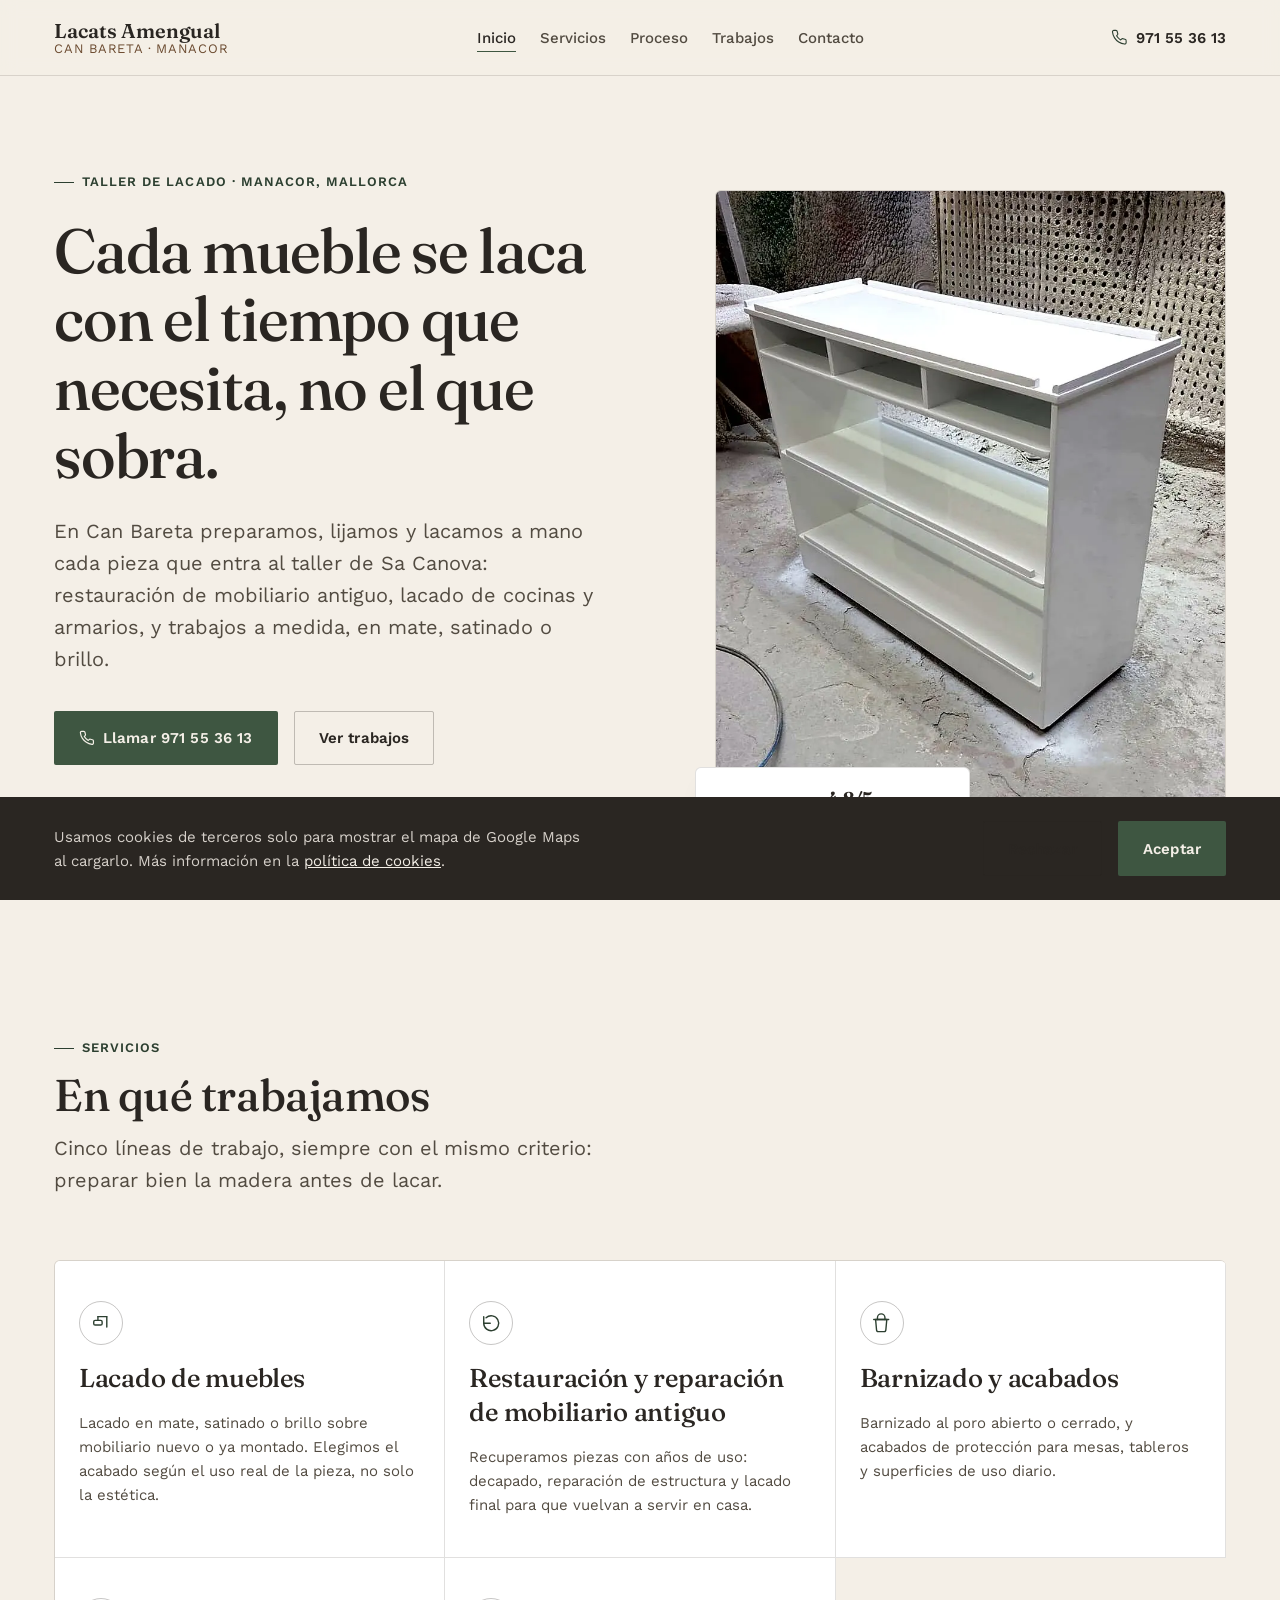
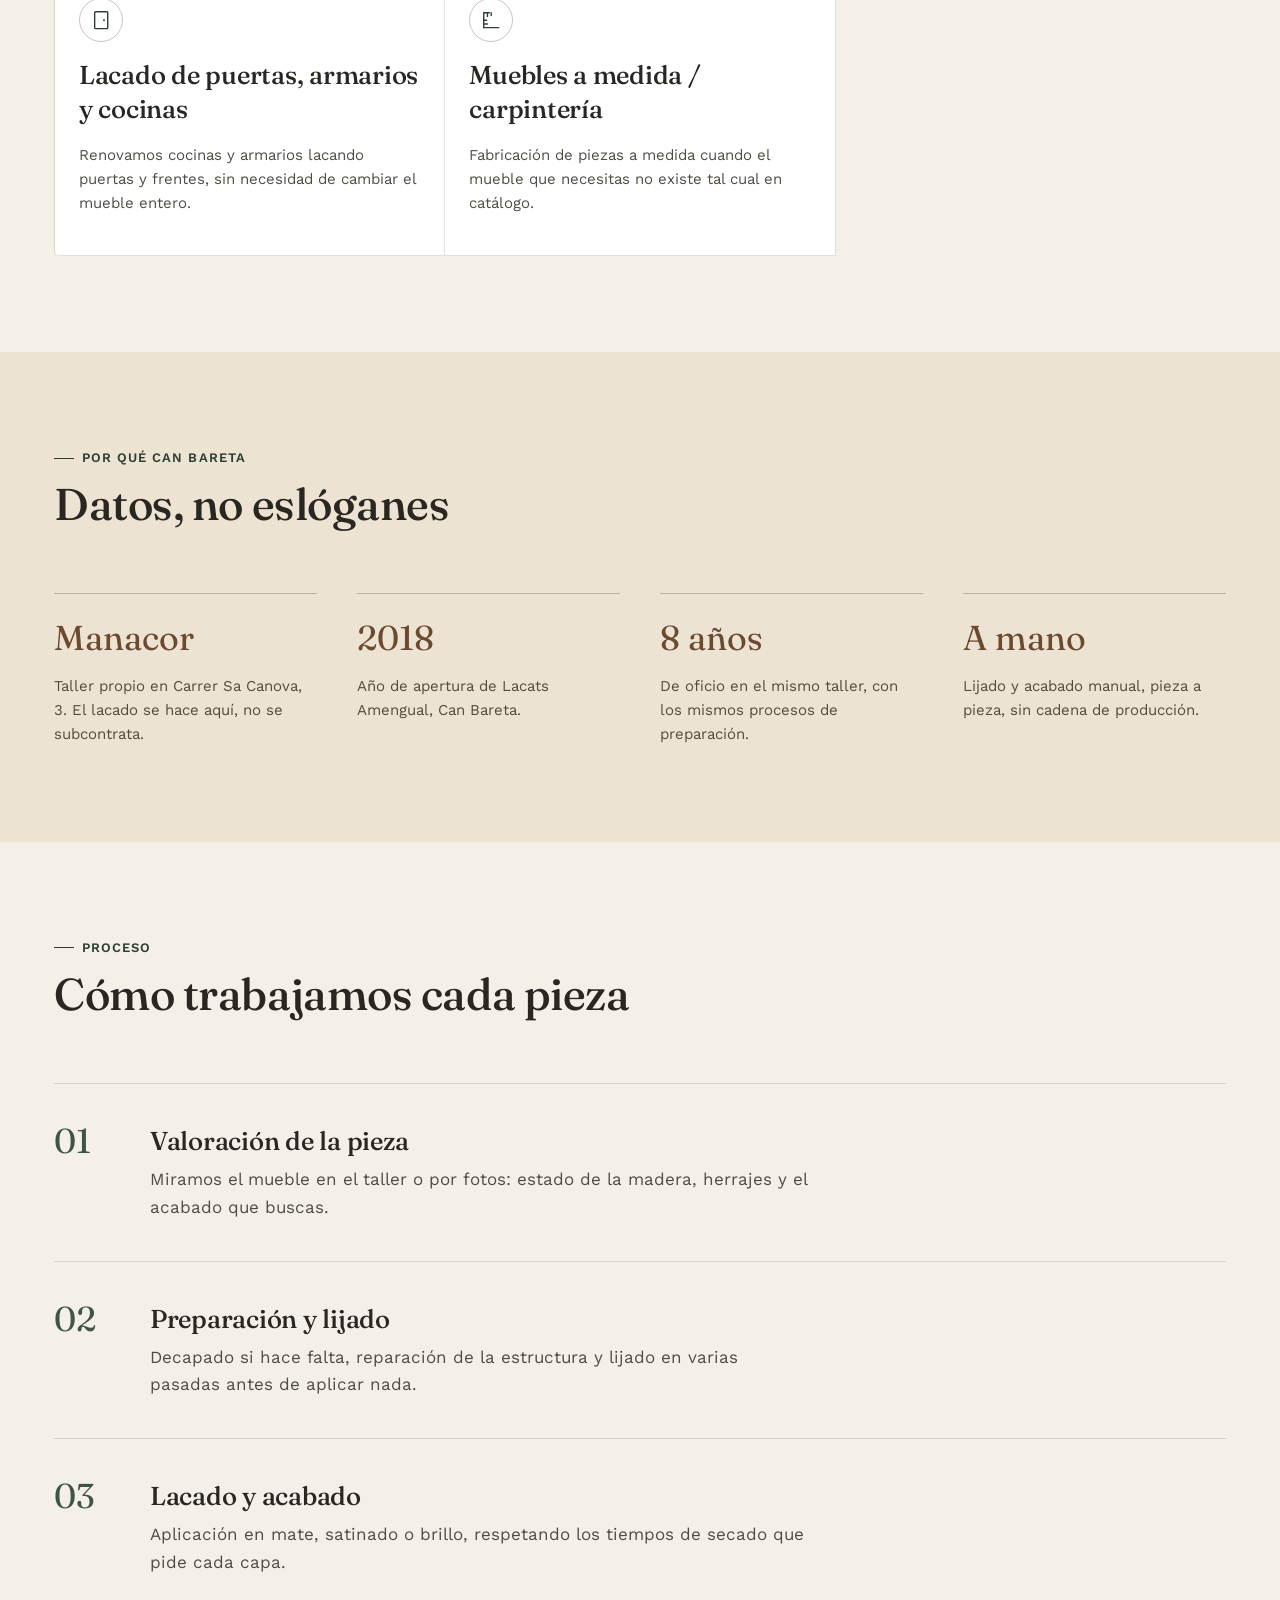
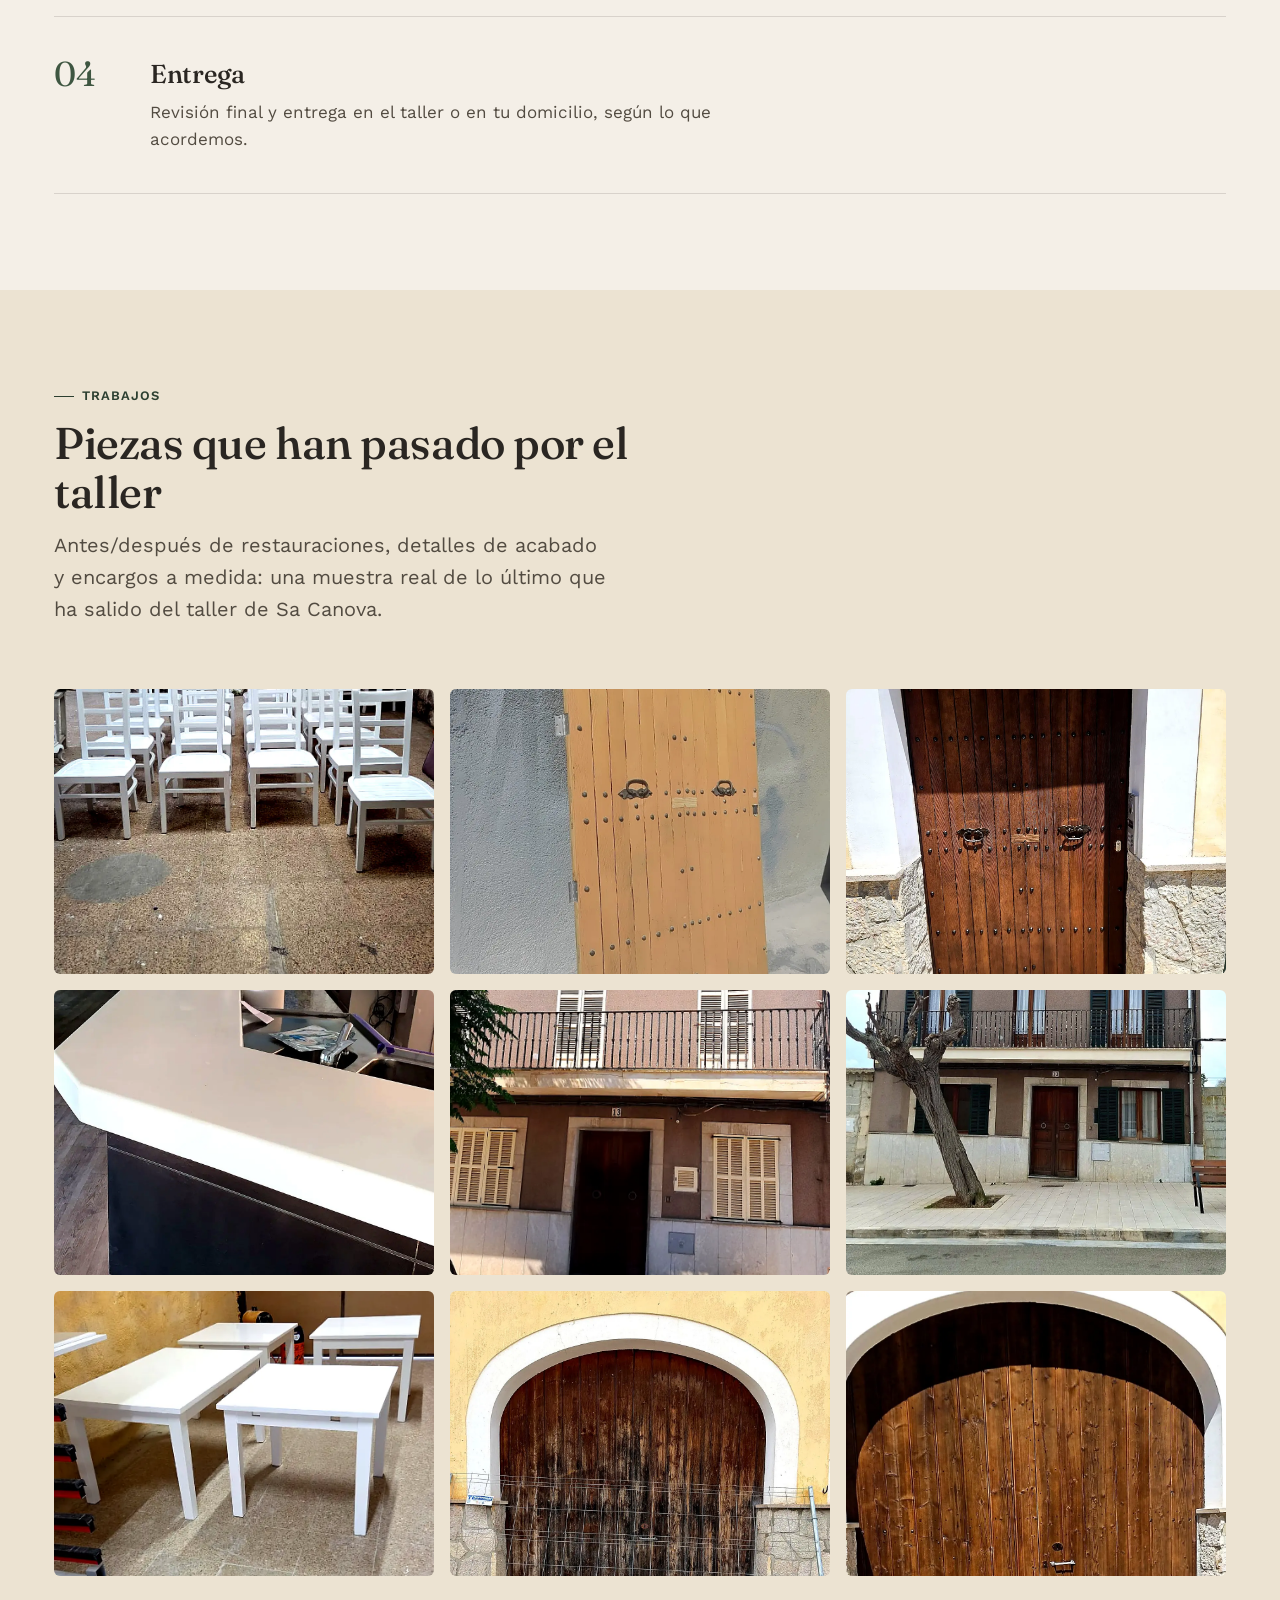
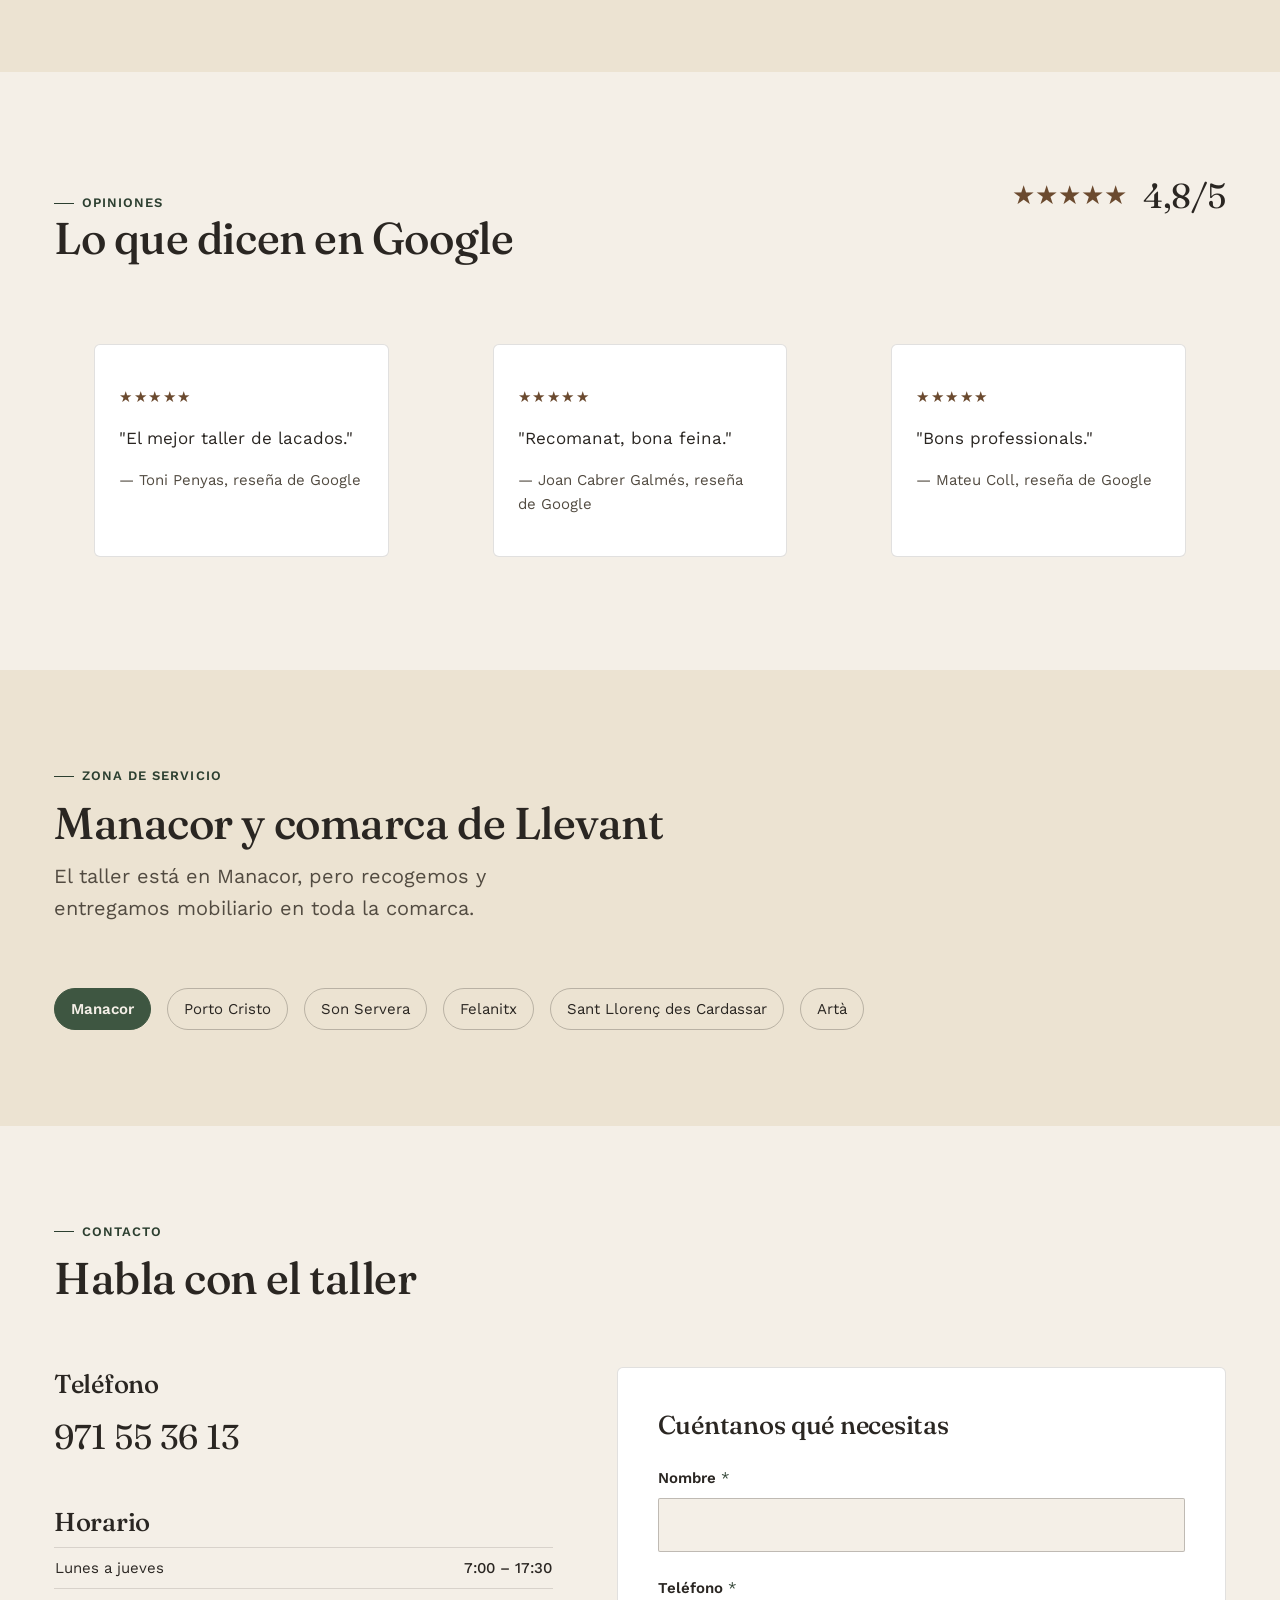
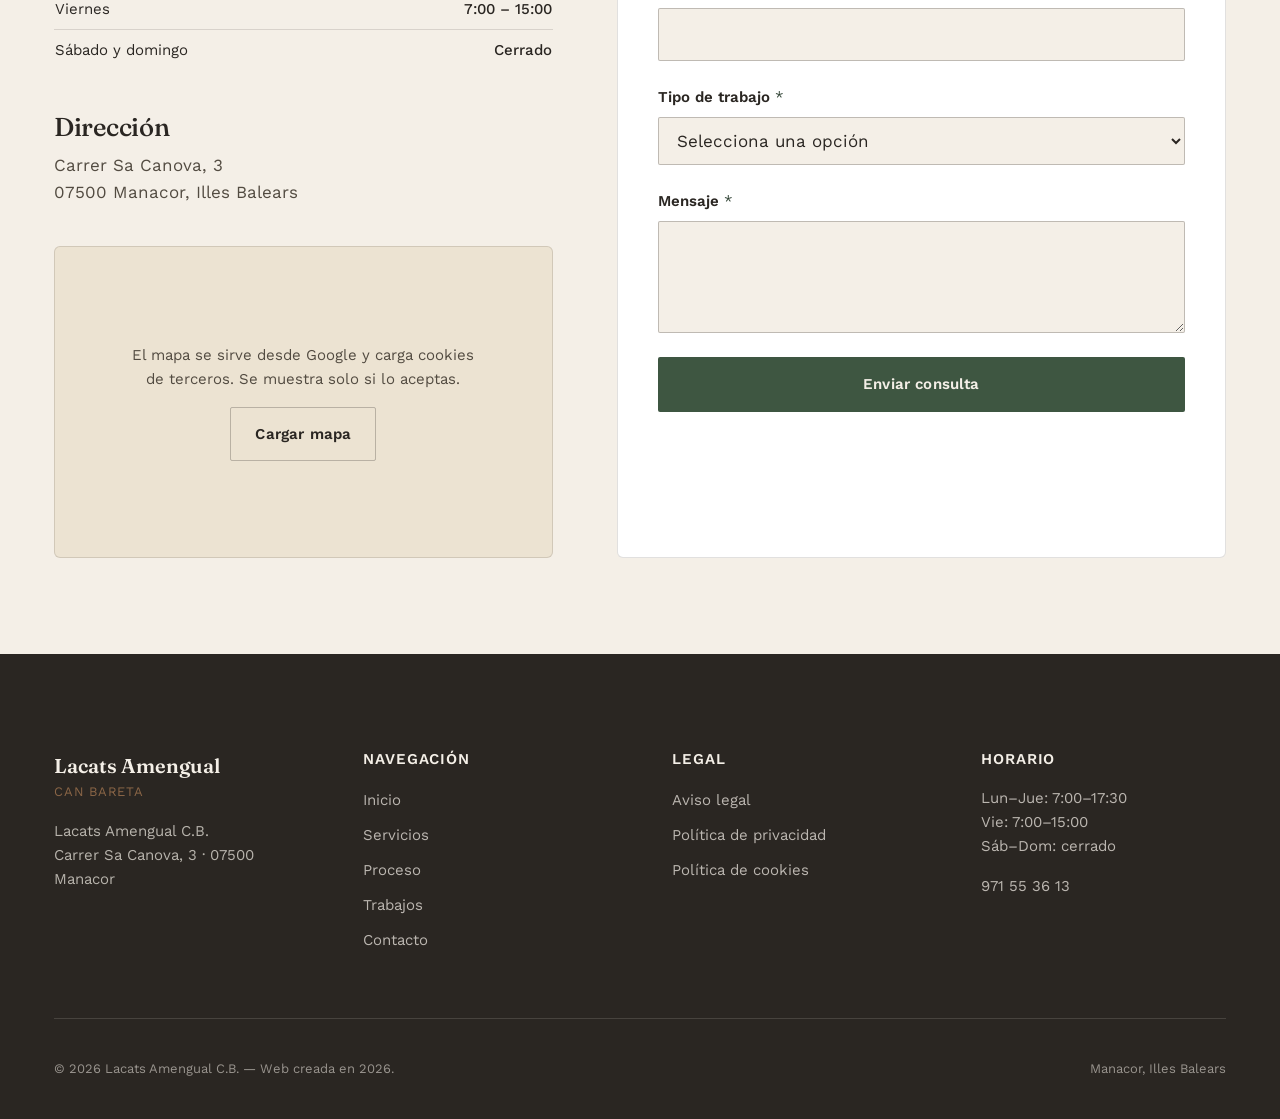
==== index.html @ 085fe090 "Sustituir imagenes placeholder por fotografias reales del taller Recorta, corrige color/nitidez y ex" ====
<!doctype html>
<html lang="es">
<head>
<meta charset="UTF-8">
<meta name="viewport" content="width=device-width, initial-scale=1">
<title>Lacado y restauración de muebles en Manacor | Lacats Amengual</title>
<meta name="description" content="Taller de lacado y restauración de mobiliario en Manacor desde 2018. Lacado mate, satinado y brillo, restauración de muebles antiguos y lacado de cocinas. 4,8/5 en Google.">
<link rel="canonical" href="https://www.lacatsamengual.es/">

<link rel="icon" href="/assets/favicon.svg" type="image/svg+xml">
<link rel="manifest" href="/site.webmanifest">
<meta name="theme-color" content="#3E5641">

<link rel="preconnect" href="https://fonts.googleapis.com">
<link rel="preconnect" href="https://fonts.gstatic.com" crossorigin>
<link rel="preload" as="style" href="https://fonts.googleapis.com/css2?family=Fraunces:ital,opsz,wght@0,9..144,400;0,9..144,500;0,9..144,600;1,9..144,500&family=Work+Sans:wght@400;500;600;700&display=swap">
<link rel="stylesheet" href="styles.css">
<noscript><style>.reveal{opacity:1!important;transform:none!important;}</style></noscript>

<meta property="og:type" content="business.business">
<meta property="og:locale" content="es_ES">
<meta property="og:title" content="Lacats Amengual · Can Bareta — Lacado y restauración de muebles en Manacor">
<meta property="og:description" content="Taller de lacado y restauración de mobiliario en Manacor desde 2018. 4,8/5 en Google.">
<meta property="og:image" content="https://www.lacatsamengual.es/assets/og-image.jpg">
<meta property="og:url" content="https://www.lacatsamengual.es/">
<meta property="og:site_name" content="Lacats Amengual · Can Bareta">
<meta name="twitter:card" content="summary_large_image">
<meta name="twitter:title" content="Lacats Amengual · Can Bareta — Lacado y restauración de muebles en Manacor">
<meta name="twitter:description" content="Taller de lacado y restauración de mobiliario en Manacor desde 2018. 4,8/5 en Google.">
<meta name="twitter:image" content="https://www.lacatsamengual.es/assets/og-image.jpg">

<script type="application/ld+json">
{
  "@context": "https://schema.org",
  "@type": "HomeAndConstructionBusiness",
  "name": "Lacats Amengual",
  "alternateName": "Can Bareta",
  "legalName": "Lacats Amengual C.B.",
  "image": "https://www.lacatsamengual.es/assets/og-image.jpg",
  "url": "https://www.lacatsamengual.es/",
  "telephone": "+34971553613",
  "address": {
    "@type": "PostalAddress",
    "streetAddress": "Carrer Sa Canova, 3",
    "addressLocality": "Manacor",
    "addressRegion": "Illes Balears",
    "postalCode": "07500",
    "addressCountry": "ES"
  },
  "areaServed": ["Manacor", "Porto Cristo", "Son Servera", "Felanitx", "Sant Llorenç des Cardassar", "Artà"],
  "priceRange": "€€",
  "foundingDate": "2018",
  "openingHoursSpecification": [
    { "@type": "OpeningHoursSpecification", "dayOfWeek": ["Monday", "Tuesday", "Wednesday", "Thursday"], "opens": "07:00", "closes": "17:30" },
    { "@type": "OpeningHoursSpecification", "dayOfWeek": ["Friday"], "opens": "07:00", "closes": "15:00" }
  ],
  "aggregateRating": { "@type": "AggregateRating", "ratingValue": "4.8", "reviewCount": "6" }
}
</script>
</head>
<body>
<a class="skip-link" href="#contenido">Saltar al contenido</a>

<header class="site-header">
  <div class="wrap">
    <a class="brand" href="#inicio">
      <span class="brand-name">Lacats Amengual</span>
      <span class="brand-sub">Can Bareta · Manacor</span>
    </a>

    <nav class="nav-primary" aria-label="Navegación principal">
      <ul class="nav-links">
        <li><a href="#inicio">Inicio</a></li>
        <li><a href="#servicios">Servicios</a></li>
        <li><a href="#proceso">Proceso</a></li>
        <li><a href="#trabajos">Trabajos</a></li>
        <li><a href="#contacto">Contacto</a></li>
      </ul>
    </nav>

    <div class="header-actions">
      <a class="call-chip" href="tel:+34971553613" aria-label="Llamar al 971 55 36 13">
        <svg viewBox="0 0 24 24" fill="none" stroke="currentColor" stroke-width="1.6" stroke-linecap="round" stroke-linejoin="round" aria-hidden="true"><path d="M22 16.92v3a2 2 0 01-2.18 2 19.79 19.79 0 01-8.63-3.07 19.5 19.5 0 01-6-6 19.79 19.79 0 01-3.07-8.67A2 2 0 014.11 2h3a2 2 0 012 1.72c.13.96.36 1.9.7 2.81a2 2 0 01-.45 2.11L8.09 9.91a16 16 0 006 6l1.27-1.27a2 2 0 012.11-.45c.9.34 1.85.57 2.81.7A2 2 0 0122 16.92z"/></svg>
        971 55 36 13
      </a>
      <button class="nav-toggle" type="button" aria-expanded="false" aria-controls="nav-mobile" aria-label="Abrir menú">
        <svg class="icon-open" viewBox="0 0 24 24" fill="none" stroke="currentColor" stroke-width="1.6" stroke-linecap="round" aria-hidden="true"><line x1="3" y1="6" x2="21" y2="6"/><line x1="3" y1="12" x2="21" y2="12"/><line x1="3" y1="18" x2="21" y2="18"/></svg>
        <svg class="icon-close" viewBox="0 0 24 24" fill="none" stroke="currentColor" stroke-width="1.6" stroke-linecap="round" aria-hidden="true"><line x1="6" y1="6" x2="18" y2="18"/><line x1="18" y1="6" x2="6" y2="18"/></svg>
      </button>
    </div>
  </div>
</header>

<nav id="nav-mobile" class="nav-mobile" aria-label="Navegación móvil">
  <a href="#inicio">Inicio</a>
  <a href="#servicios">Servicios</a>
  <a href="#proceso">Proceso</a>
  <a href="#trabajos">Trabajos</a>
  <a href="#contacto">Contacto</a>
  <a class="btn btn-primary" href="tel:+34971553613">Llamar 971 55 36 13</a>
</nav>

<main id="contenido">

  <section class="hero" id="inicio">
    <div class="wrap">
      <div class="hero-copy">
        <span class="eyebrow">Taller de lacado · Manacor, Mallorca</span>
        <h1 class="hero-title">Cada mueble se laca con el tiempo que necesita, no el que sobra.</h1>
        <p class="lede">En Can Bareta preparamos, lijamos y lacamos a mano cada pieza que entra al taller de Sa Canova: restauración de mobiliario antiguo, lacado de cocinas y armarios, y trabajos a medida, en mate, satinado o brillo.</p>
        <div class="hero-actions">
          <a class="btn btn-primary" href="tel:+34971553613">
            <svg viewBox="0 0 24 24" fill="none" stroke="currentColor" stroke-width="1.8" stroke-linecap="round" stroke-linejoin="round" aria-hidden="true"><path d="M22 16.92v3a2 2 0 01-2.18 2 19.79 19.79 0 01-8.63-3.07 19.5 19.5 0 01-6-6 19.79 19.79 0 01-3.07-8.67A2 2 0 014.11 2h3a2 2 0 012 1.72c.13.96.36 1.9.7 2.81a2 2 0 01-.45 2.11L8.09 9.91a16 16 0 006 6l1.27-1.27a2 2 0 012.11-.45c.9.34 1.85.57 2.81.7A2 2 0 0122 16.92z"/></svg>
            Llamar 971 55 36 13
          </a>
          <a class="btn btn-outline" href="#trabajos">Ver trabajos</a>
        </div>
        <div class="hero-meta">
          <span><strong>Desde 2018</strong> en Manacor</span>
          <span><strong>4,8/5</strong> en Google</span>
          <span>Manacor y comarca de <strong>Llevant</strong></span>
        </div>
      </div>

      <div class="hero-media">
        <figure>
          <picture>
            <source srcset="assets/img/hero-lacado.webp" type="image/webp">
            <img src="assets/img/hero-lacado.jpg" alt="Mueble lacado en blanco, acabado brillo, recién salido del taller Lacats Amengual" width="855" height="1067">
          </picture>
        </figure>
        <div class="hero-rating" aria-hidden="false">
          <span class="stars" aria-hidden="true">★★★★★</span>
          <span class="rating-text"><strong>4,8/5</strong><br>reseñas en Google</span>
        </div>
      </div>
    </div>
  </section>

  <section class="section" id="servicios">
    <div class="wrap">
      <div class="section-head reveal">
        <span class="eyebrow">Servicios</span>
        <h2>En qué trabajamos</h2>
        <p class="lede">Cinco líneas de trabajo, siempre con el mismo criterio: preparar bien la madera antes de lacar.</p>
      </div>

      <div class="service-grid">
        <article class="service-card reveal">
          <span class="service-icon">
            <svg viewBox="0 0 24 24" fill="none" stroke="currentColor" stroke-width="1.5" stroke-linecap="round" stroke-linejoin="round" aria-hidden="true"><rect x="4" y="9" width="9" height="5" rx="1.5"/><line x1="8.5" y1="9" x2="8.5" y2="5"/><line x1="8.5" y1="5" x2="18" y2="5"/><line x1="18" y1="5" x2="18" y2="16"/></svg>
          </span>
          <h3>Lacado de muebles</h3>
          <p>Lacado en mate, satinado o brillo sobre mobiliario nuevo o ya montado. Elegimos el acabado según el uso real de la pieza, no solo la estética.</p>
        </article>

        <article class="service-card reveal">
          <span class="service-icon">
            <svg viewBox="0 0 24 24" fill="none" stroke="currentColor" stroke-width="1.5" stroke-linecap="round" stroke-linejoin="round" aria-hidden="true"><path d="M4 12a8 8 0 1 0 2.5-5.8"/><polyline points="4 5 4 12 11 12"/></svg>
          </span>
          <h3>Restauración y reparación de mobiliario antiguo</h3>
          <p>Recuperamos piezas con años de uso: decapado, reparación de estructura y lacado final para que vuelvan a servir en casa.</p>
        </article>

        <article class="service-card reveal">
          <span class="service-icon">
            <svg viewBox="0 0 24 24" fill="none" stroke="currentColor" stroke-width="1.5" stroke-linecap="round" stroke-linejoin="round" aria-hidden="true"><path d="M6 8h12l-1 11a2 2 0 01-2 2H9a2 2 0 01-2-2L6 8z"/><path d="M8 8V6a4 4 0 018 0v2"/><line x1="4" y1="8" x2="20" y2="8"/></svg>
          </span>
          <h3>Barnizado y acabados</h3>
          <p>Barnizado al poro abierto o cerrado, y acabados de protección para mesas, tableros y superficies de uso diario.</p>
        </article>

        <article class="service-card reveal">
          <span class="service-icon">
            <svg viewBox="0 0 24 24" fill="none" stroke="currentColor" stroke-width="1.5" stroke-linecap="round" stroke-linejoin="round" aria-hidden="true"><rect x="5" y="3" width="14" height="18" rx="1"/><circle cx="15" cy="12" r="1" fill="currentColor" stroke="none"/></svg>
          </span>
          <h3>Lacado de puertas, armarios y cocinas</h3>
          <p>Renovamos cocinas y armarios lacando puertas y frentes, sin necesidad de cambiar el mueble entero.</p>
        </article>

        <article class="service-card reveal">
          <span class="service-icon">
            <svg viewBox="0 0 24 24" fill="none" stroke="currentColor" stroke-width="1.5" stroke-linecap="round" stroke-linejoin="round" aria-hidden="true"><path d="M4 20V4h6"/><path d="M4 20h16"/><line x1="8" y1="4" x2="8" y2="8"/><line x1="12" y1="4" x2="12" y2="7"/><line x1="4" y1="16" x2="8" y2="16"/><line x1="4" y1="12" x2="7" y2="12"/></svg>
          </span>
          <h3>Muebles a medida / carpintería</h3>
          <p>Fabricación de piezas a medida cuando el mueble que necesitas no existe tal cual en catálogo.</p>
        </article>
      </div>
    </div>
  </section>

  <section class="section section--alt" id="por-que-can-bareta">
    <div class="wrap">
      <div class="section-head reveal">
        <span class="eyebrow">Por qué Can Bareta</span>
        <h2>Datos, no eslóganes</h2>
      </div>

      <div class="diff-grid">
        <div class="diff-item reveal">
          <span class="diff-figure">Manacor</span>
          <p>Taller propio en Carrer Sa Canova, 3. El lacado se hace aquí, no se subcontrata.</p>
        </div>
        <div class="diff-item reveal">
          <span class="diff-figure">2018</span>
          <p>Año de apertura de Lacats Amengual, Can Bareta.</p>
        </div>
        <div class="diff-item reveal">
          <span class="diff-figure">8 años</span>
          <p>De oficio en el mismo taller, con los mismos procesos de preparación.</p>
        </div>
        <div class="diff-item reveal">
          <span class="diff-figure">A mano</span>
          <p>Lijado y acabado manual, pieza a pieza, sin cadena de producción.</p>
        </div>
      </div>
    </div>
  </section>

  <section class="section" id="proceso">
    <div class="wrap">
      <div class="section-head reveal">
        <span class="eyebrow">Proceso</span>
        <h2>Cómo trabajamos cada pieza</h2>
      </div>

      <div class="process-list">
        <div class="process-item reveal">
          <span class="process-num">01</span>
          <div class="process-body">
            <h3>Valoración de la pieza</h3>
            <p>Miramos el mueble en el taller o por fotos: estado de la madera, herrajes y el acabado que buscas.</p>
          </div>
        </div>
        <div class="process-item reveal">
          <span class="process-num">02</span>
          <div class="process-body">
            <h3>Preparación y lijado</h3>
            <p>Decapado si hace falta, reparación de la estructura y lijado en varias pasadas antes de aplicar nada.</p>
          </div>
        </div>
        <div class="process-item reveal">
          <span class="process-num">03</span>
          <div class="process-body">
            <h3>Lacado y acabado</h3>
            <p>Aplicación en mate, satinado o brillo, respetando los tiempos de secado que pide cada capa.</p>
          </div>
        </div>
        <div class="process-item reveal">
          <span class="process-num">04</span>
          <div class="process-body">
            <h3>Entrega</h3>
            <p>Revisión final y entrega en el taller o en tu domicilio, según lo que acordemos.</p>
          </div>
        </div>
      </div>
    </div>
  </section>

  <section class="section section--alt" id="trabajos">
    <div class="wrap">
      <div class="section-head reveal">
        <span class="eyebrow">Trabajos</span>
        <h2>Piezas que han pasado por el taller</h2>
        <p class="lede">Antes/después de restauraciones, detalles de acabado y encargos a medida: una muestra real de lo último que ha salido del taller de Sa Canova.</p>
      </div>

      <div class="gallery-grid">
        <button class="gallery-item reveal" type="button">
          <picture>
            <source srcset="assets/img/taller-can-bareta-manacor.webp" type="image/webp">
            <img src="assets/img/taller-can-bareta-manacor.jpg" alt="Sillas recién lacadas en blanco, interior del taller Can Bareta en Manacor" width="899" height="675" loading="lazy">
          </picture>
          <span class="gallery-caption">Interior del taller · Manacor</span>
        </button>
        <button class="gallery-item reveal" type="button">
          <picture>
            <source srcset="assets/img/restauracion-antes-puerta.webp" type="image/webp">
            <img src="assets/img/restauracion-antes-puerta.jpg" alt="Puerta antigua de madera en bruto, antes de lacar" width="1080" height="810" loading="lazy">
          </picture>
          <span class="gallery-caption">Antes — puerta en bruto</span>
        </button>
        <button class="gallery-item reveal" type="button">
          <picture>
            <source srcset="assets/img/restauracion-despues-puerta.webp" type="image/webp">
            <img src="assets/img/restauracion-despues-puerta.jpg" alt="Misma puerta ya restaurada, teñida y lacada, montada con herrajes" width="1500" height="1124" loading="lazy">
          </picture>
          <span class="gallery-caption">Después — restaurada y lacada</span>
        </button>
        <button class="gallery-item reveal" type="button">
          <picture>
            <source srcset="assets/img/detalle-acabado-satinado.webp" type="image/webp">
            <img src="assets/img/detalle-acabado-satinado.jpg" alt="Detalle del acabado brillo en la encimera lacada de una barra de restaurante" width="1152" height="864" loading="lazy">
          </picture>
          <span class="gallery-caption">Detalle de acabado brillo</span>
        </button>
        <button class="gallery-item reveal" type="button">
          <picture>
            <source srcset="assets/img/lacado-persianas-antes.webp" type="image/webp">
            <img src="assets/img/lacado-persianas-antes.jpg" alt="Fachada de vivienda con persianas de madera envejecidas, antes de lacar" width="900" height="676" loading="lazy">
          </picture>
          <span class="gallery-caption">Antes — persianas envejecidas</span>
        </button>
        <button class="gallery-item reveal" type="button">
          <picture>
            <source srcset="assets/img/lacado-persianas-fachada.webp" type="image/webp">
            <img src="assets/img/lacado-persianas-fachada.jpg" alt="Misma fachada con puerta y persianas exteriores recién lacadas en verde" width="1126" height="844" loading="lazy">
          </picture>
          <span class="gallery-caption">Después — persianas y carpintería exterior lacadas</span>
        </button>
        <button class="gallery-item reveal" type="button">
          <picture>
            <source srcset="assets/img/mueble-medida-taller.webp" type="image/webp">
            <img src="assets/img/mueble-medida-taller.jpg" alt="Mesas a medida recién lacadas en blanco, listas para entregar" width="899" height="675" loading="lazy">
          </picture>
          <span class="gallery-caption">Mesas a medida, recién lacadas</span>
        </button>
        <button class="gallery-item reveal" type="button">
          <picture>
            <source srcset="assets/img/portal-antes.webp" type="image/webp">
            <img src="assets/img/portal-antes.jpg" alt="Portal de garaje en arco con la madera envejecida, antes de restaurar" width="1200" height="900" loading="lazy">
          </picture>
          <span class="gallery-caption">Antes — portal de garaje envejecido</span>
        </button>
        <button class="gallery-item reveal" type="button">
          <picture>
            <source srcset="assets/img/portal-despues.webp" type="image/webp">
            <img src="assets/img/portal-despues.jpg" alt="Mismo portal de garaje restaurado y lacado en tono nogal" width="1080" height="810" loading="lazy">
          </picture>
          <span class="gallery-caption">Después — portal restaurado y lacado</span>
        </button>
      </div>
    </div>
  </section>

  <section class="section" id="opiniones">
    <div class="wrap">
      <div class="testimonial-head reveal">
        <div>
          <span class="eyebrow">Opiniones</span>
          <h2>Lo que dicen en Google</h2>
        </div>
        <div class="rating-badge">
          <span class="stars" aria-hidden="true">★★★★★</span>
          <span class="rating-num">4,8/5</span>
        </div>
      </div>

      <div class="testimonial-grid">
        <blockquote class="testimonial-card reveal">
          <span class="stars" aria-hidden="true">★★★★★</span>
          <p>"El mejor taller de lacados."</p>
          <cite>— Toni Penyas, reseña de Google</cite>
        </blockquote>
        <blockquote class="testimonial-card reveal">
          <span class="stars" aria-hidden="true">★★★★★</span>
          <p>"Recomanat, bona feina."</p>
          <cite>— Joan Cabrer Galmés, reseña de Google</cite>
        </blockquote>
        <blockquote class="testimonial-card reveal">
          <span class="stars" aria-hidden="true">★★★★★</span>
          <p>"Bons professionals."</p>
          <cite>— Mateu Coll, reseña de Google</cite>
        </blockquote>
      </div>
    </div>
  </section>

  <section class="section section--alt" id="zona-de-servicio">
    <div class="wrap">
      <div class="section-head reveal">
        <span class="eyebrow">Zona de servicio</span>
        <h2>Manacor y comarca de Llevant</h2>
        <p class="lede">El taller está en Manacor, pero recogemos y entregamos mobiliario en toda la comarca.</p>
      </div>
      <div class="service-area reveal">
        <span class="area-chip is-primary">Manacor</span>
        <span class="area-chip">Porto Cristo</span>
        <span class="area-chip">Son Servera</span>
        <span class="area-chip">Felanitx</span>
        <span class="area-chip">Sant Llorenç des Cardassar</span>
        <span class="area-chip">Artà</span>
      </div>
    </div>
  </section>

  <section class="section" id="contacto">
    <div class="wrap">
      <div class="section-head reveal">
        <span class="eyebrow">Contacto</span>
        <h2>Habla con el taller</h2>
      </div>

      <div class="contact-grid">
        <div class="contact-info reveal">
          <div class="contact-block">
            <h3>Teléfono</h3>
            <a class="contact-phone" href="tel:+34971553613">971 55 36 13</a>
          </div>

          <div class="contact-block">
            <h3>Horario</h3>
            <table class="hours-table">
              <tbody>
                <tr><td>Lunes a jueves</td><td>7:00 – 17:30</td></tr>
                <tr><td>Viernes</td><td>7:00 – 15:00</td></tr>
                <tr><td>Sábado y domingo</td><td>Cerrado</td></tr>
              </tbody>
            </table>
          </div>

          <div class="contact-block">
            <h3>Dirección</h3>
            <p>Carrer Sa Canova, 3<br>07500 Manacor, Illes Balears</p>
          </div>

          <div class="map-frame">
            <iframe
              data-src="https://www.google.com/maps?q=Carrer+Sa+Canova+3,+07500+Manacor&output=embed"
              title="Ubicación de Lacats Amengual, Carrer Sa Canova 3, Manacor"
              loading="lazy"
              referrerpolicy="no-referrer-when-downgrade"></iframe>
            <div class="map-consent">
              <p>El mapa se sirve desde Google y carga cookies de terceros. Se muestra solo si lo aceptas.</p>
              <button class="btn btn-outline" type="button" data-load-map>Cargar mapa</button>
            </div>
          </div>
        </div>

        <form class="contact-form reveal" data-backend="mailto" novalidate>
          <h3>Cuéntanos qué necesitas</h3>

          <div class="form-honeypot" aria-hidden="true">
            <label for="empresa-web">No rellenar este campo</label>
            <input type="text" id="empresa-web" name="empresa-web" tabindex="-1" autocomplete="off">
          </div>

          <div class="form-row">
            <label for="contact-name">Nombre <span class="req">*</span></label>
            <input type="text" id="contact-name" name="nombre" autocomplete="name" required>
            <span class="field-error"></span>
          </div>

          <div class="form-row">
            <label for="contact-phone">Teléfono <span class="req">*</span></label>
            <input type="tel" id="contact-phone" name="telefono" autocomplete="tel" required>
            <span class="field-error"></span>
          </div>

          <div class="form-row">
            <label for="contact-type">Tipo de trabajo <span class="req">*</span></label>
            <select id="contact-type" name="tipo_trabajo" required>
              <option value="">Selecciona una opción</option>
              <option value="Lacado de muebles">Lacado de muebles</option>
              <option value="Restauración de mobiliario antiguo">Restauración de mobiliario antiguo</option>
              <option value="Barnizado y acabados">Barnizado y acabados</option>
              <option value="Lacado de puertas, armarios o cocinas">Lacado de puertas, armarios o cocinas</option>
              <option value="Mueble a medida">Mueble a medida</option>
              <option value="Otro">Otro</option>
            </select>
            <span class="field-error"></span>
          </div>

          <div class="form-row">
            <label for="contact-message">Mensaje <span class="req">*</span></label>
            <textarea id="contact-message" name="mensaje" required></textarea>
            <span class="field-error"></span>
          </div>

          <button class="btn btn-primary" type="submit">Enviar consulta</button>
          <p class="form-status" role="status"></p>
        </form>
      </div>
    </div>
  </section>

</main>

<footer class="site-footer">
  <div class="wrap">
    <div class="footer-grid">
      <div class="footer-brand">
        <span class="brand-name">Lacats Amengual</span>
        <span class="brand-sub">Can Bareta</span>
        <p>Lacats Amengual C.B.<br>Carrer Sa Canova, 3 · 07500 Manacor</p>
      </div>

      <div class="footer-col">
        <h4>Navegación</h4>
        <ul>
          <li><a href="#inicio">Inicio</a></li>
          <li><a href="#servicios">Servicios</a></li>
          <li><a href="#proceso">Proceso</a></li>
          <li><a href="#trabajos">Trabajos</a></li>
          <li><a href="#contacto">Contacto</a></li>
        </ul>
      </div>

      <div class="footer-col">
        <h4>Legal</h4>
        <ul>
          <li><a href="aviso-legal.html">Aviso legal</a></li>
          <li><a href="politica-privacidad.html">Política de privacidad</a></li>
          <li><a href="politica-cookies.html">Política de cookies</a></li>
        </ul>
      </div>

      <div class="footer-col">
        <h4>Horario</h4>
        <p>Lun–Jue: 7:00–17:30<br>Vie: 7:00–15:00<br>Sáb–Dom: cerrado</p>
        <p style="margin-top: var(--space-sm)"><a href="tel:+34971553613">971 55 36 13</a></p>
      </div>
    </div>

    <div class="footer-bottom">
      <span>© 2026 Lacats Amengual C.B. — Web creada en 2026.</span>
      <span>Manacor, Illes Balears</span>
    </div>
  </div>
</footer>

<a class="call-fab" href="tel:+34971553613" aria-label="Llamar a Lacats Amengual, 971 55 36 13">
  <svg viewBox="0 0 24 24" fill="none" stroke="currentColor" stroke-width="1.8" stroke-linecap="round" stroke-linejoin="round" aria-hidden="true"><path d="M22 16.92v3a2 2 0 01-2.18 2 19.79 19.79 0 01-8.63-3.07 19.5 19.5 0 01-6-6 19.79 19.79 0 01-3.07-8.67A2 2 0 014.11 2h3a2 2 0 012 1.72c.13.96.36 1.9.7 2.81a2 2 0 01-.45 2.11L8.09 9.91a16 16 0 006 6l1.27-1.27a2 2 0 012.11-.45c.9.34 1.85.57 2.81.7A2 2 0 0122 16.92z"/></svg>
</a>

<div class="lightbox">
  <button class="lightbox-close" type="button" aria-label="Cerrar imagen"><svg viewBox="0 0 24 24" fill="none" stroke="currentColor" stroke-width="1.8" stroke-linecap="round" aria-hidden="true"><line x1="6" y1="6" x2="18" y2="18"/><line x1="18" y1="6" x2="6" y2="18"/></svg></button>
  <button class="lightbox-nav lightbox-prev" type="button" aria-label="Imagen anterior"><svg viewBox="0 0 24 24" fill="none" stroke="currentColor" stroke-width="1.8" stroke-linecap="round" stroke-linejoin="round" aria-hidden="true"><polyline points="15 18 9 12 15 6"/></svg></button>
  <button class="lightbox-nav lightbox-next" type="button" aria-label="Imagen siguiente"><svg viewBox="0 0 24 24" fill="none" stroke="currentColor" stroke-width="1.8" stroke-linecap="round" stroke-linejoin="round" aria-hidden="true"><polyline points="9 18 15 12 9 6"/></svg></button>
  <figure>
    <img src="" alt="">
    <figcaption></figcaption>
  </figure>
</div>

<div class="cookie-banner">
  <div class="wrap">
    <p>Usamos cookies de terceros solo para mostrar el mapa de Google Maps al cargarlo. Más información en la <a href="politica-cookies.html">política de cookies</a>.</p>
    <div class="cookie-actions">
      <button class="btn btn-outline" type="button" data-cookie-reject>Rechazar</button>
      <button class="btn btn-primary" type="button" data-cookie-accept>Aceptar</button>
    </div>
  </div>
</div>

<script src="main.js"></script>
</body>
</html>
---- styles.css ----
/* Lacats Amengual · Can Bareta — hoja de estilos única
   Tokens: color, tipografia, espaciado (escala 4pt), movimiento */

@import url("https://fonts.googleapis.com/css2?family=Fraunces:ital,opsz,wght@0,9..144,400;0,9..144,500;0,9..144,600;1,9..144,500&family=Work+Sans:wght@400;500;600;700&display=swap");

:root {
  /* Color */
  --color-cream: #F4EFE7;
  --color-cream-alt: #ECE3D2;
  --color-paper: #FFFFFF;
  --color-walnut: #6B4A2F;
  --color-walnut-dark: #4E3620;
  --color-walnut-light: #8B6647;
  --color-sage: #3E5641;
  --color-sage-dark: #2C3F30;
  --color-sage-light: #547059;
  --color-charcoal: #2A2622;
  --color-charcoal-soft: #524B41;
  --color-line: rgba(42, 38, 34, 0.14);
  --color-line-strong: rgba(42, 38, 34, 0.26);
  --color-focus: #1E5F74;

  /* Tipografia */
  --font-display: "Fraunces", "Iowan Old Style", Georgia, serif;
  --font-body: "Work Sans", -apple-system, BlinkMacSystemFont, "Segoe UI", sans-serif;

  --text-xs: clamp(0.75rem, 0.72rem + 0.12vw, 0.8125rem);
  --text-sm: clamp(0.875rem, 0.84rem + 0.14vw, 0.9375rem);
  --text-base: clamp(1rem, 0.96rem + 0.16vw, 1.0625rem);
  --text-lg: clamp(1.125rem, 1.07rem + 0.24vw, 1.25rem);
  --text-xl: clamp(1.375rem, 1.28rem + 0.42vw, 1.625rem);
  --text-2xl: clamp(1.75rem, 1.58rem + 0.72vw, 2.25rem);
  --text-3xl: clamp(2.1rem, 1.82rem + 1.2vw, 2.9rem);
  --text-display: clamp(2.6rem, 2.05rem + 2.3vw, 4.4rem);

  --leading-tight: 1.1;
  --leading-snug: 1.32;
  --leading-normal: 1.6;

  /* Espaciado — escala 4pt */
  --space-3xs: 0.25rem;
  --space-2xs: 0.5rem;
  --space-xs: 0.75rem;
  --space-sm: 1rem;
  --space-md: 1.5rem;
  --space-lg: 2.5rem;
  --space-xl: 4rem;
  --space-2xl: 6rem;
  --space-3xl: 8.5rem;

  /* Movimiento */
  --ease-out: cubic-bezier(0.16, 1, 0.3, 1);
  --ease-in-out: cubic-bezier(0.65, 0, 0.35, 1);
  --dur-fast: 150ms;
  --dur-base: 240ms;
  --dur-slow: 420ms;

  --radius-sm: 2px;
  --radius-md: 6px;
  --radius-full: 999px;

  --max-width: 1220px;
  --header-height: 76px;
}

/* Reset */
*, *::before, *::after { box-sizing: border-box; }
html { overflow-x: clip; }
body { overflow-x: clip; }
html { scroll-behavior: smooth; }
body {
  margin: 0;
  min-height: 100vh;
  background: var(--color-cream);
  color: var(--color-charcoal);
  font-family: var(--font-body);
  font-size: var(--text-base);
  line-height: var(--leading-normal);
  -webkit-font-smoothing: antialiased;
  text-rendering: optimizeLegibility;
}
img, svg { display: block; max-width: 100%; height: auto; }
a { color: inherit; }
ul, ol { margin: 0; padding: 0; list-style: none; }
h1, h2, h3, h4, p, figure { margin: 0; }
button { font: inherit; color: inherit; background: none; border: 0; cursor: pointer; }
input, textarea, select { font: inherit; color: inherit; }

@media (prefers-reduced-motion: reduce) {
  html { scroll-behavior: auto; }
  *, *::before, *::after {
    animation-duration: 0.01ms !important;
    animation-iteration-count: 1 !important;
    transition-duration: 0.01ms !important;
    scroll-behavior: auto !important;
  }
}

/* Tipografia base */
h1, h2, h3, h4 {
  font-family: var(--font-display);
  font-weight: 500;
  font-style: normal;
  letter-spacing: -0.01em;
  color: var(--color-charcoal);
  overflow-wrap: anywhere;
}
h1 { font-size: var(--text-display); line-height: var(--leading-tight); letter-spacing: -0.02em; }
h2 { font-size: var(--text-3xl); line-height: var(--leading-tight); }
h3 { font-size: var(--text-xl); line-height: var(--leading-snug); }
h4 { font-size: var(--text-lg); line-height: var(--leading-snug); font-weight: 600; font-family: var(--font-body); }

.eyebrow {
  display: inline-flex;
  align-items: center;
  gap: var(--space-2xs);
  font-family: var(--font-body);
  font-size: var(--text-xs);
  font-weight: 600;
  letter-spacing: 0.08em;
  text-transform: uppercase;
  color: var(--color-sage-dark);
}
.eyebrow::before {
  content: "";
  width: 1.25rem;
  height: 1px;
  background: currentColor;
}

.lede {
  font-size: var(--text-lg);
  color: var(--color-charcoal-soft);
  max-width: 46ch;
}

/* Utilidades de layout */
.wrap {
  width: 100%;
  max-width: var(--max-width);
  margin-inline: auto;
  padding-inline: var(--space-md);
}
.section { padding-block: var(--space-2xl); }
.section--alt { background: var(--color-cream-alt); }
.section-head {
  display: flex;
  flex-direction: column;
  gap: var(--space-xs);
  max-width: 60ch;
  margin-bottom: var(--space-xl);
}
.hr-line { border: 0; border-top: 1px solid var(--color-line); margin: 0; }

.skip-link {
  position: absolute;
  left: var(--space-sm);
  top: -3rem;
  background: var(--color-charcoal);
  color: var(--color-cream);
  padding: var(--space-2xs) var(--space-sm);
  border-radius: var(--radius-sm);
  z-index: 200;
  transition: top var(--dur-base) var(--ease-out);
}
.skip-link:focus { top: var(--space-sm); }

:focus-visible {
  outline: 2px solid var(--color-focus);
  outline-offset: 2px;
}

/* Botones */
.btn {
  display: inline-flex;
  align-items: center;
  justify-content: center;
  gap: var(--space-2xs);
  padding: 0.9rem 1.5rem;
  border-radius: var(--radius-sm);
  font-weight: 600;
  font-size: var(--text-sm);
  letter-spacing: 0.01em;
  white-space: nowrap;
  text-decoration: none;
  border: 1px solid transparent;
  transition: background var(--dur-base) var(--ease-out), color var(--dur-base) var(--ease-out),
    border-color var(--dur-base) var(--ease-out), transform var(--dur-fast) var(--ease-out);
}
.btn:active { transform: translateY(1px); }
.btn-primary { background: var(--color-sage); color: var(--color-cream); }
.btn-primary:hover { background: var(--color-sage-dark); }
.btn-outline { background: transparent; color: var(--color-charcoal); border-color: var(--color-line-strong); }
.btn-outline:hover { border-color: var(--color-charcoal); background: rgba(42,38,34,0.04); }
.btn-ghost { background: transparent; color: var(--color-walnut-dark); padding-inline: 0.25rem; }
.btn-ghost:hover { color: var(--color-sage-dark); }
.btn svg { width: 1.05em; height: 1.05em; flex: none; }

/* Cabecera */
.site-header {
  position: fixed;
  top: 0; left: 0; right: 0;
  z-index: 100;
  height: var(--header-height);
  display: flex;
  align-items: center;
  background: rgba(244, 239, 231, 0.92);
  backdrop-filter: blur(8px);
  border-bottom: 1px solid var(--color-line);
}
.site-header .wrap {
  display: flex;
  align-items: center;
  justify-content: space-between;
  gap: var(--space-md);
}
.brand {
  display: flex;
  flex-direction: column;
  line-height: 1.15;
  text-decoration: none;
}
.brand-name { font-family: var(--font-display); font-weight: 600; font-size: var(--text-lg); color: var(--color-charcoal); }
.brand-sub { font-size: var(--text-xs); letter-spacing: 0.06em; text-transform: uppercase; color: var(--color-walnut); }

.nav-primary { display: flex; align-items: center; gap: var(--space-lg); }
.nav-links { display: flex; gap: var(--space-md); }
.nav-links a {
  text-decoration: none;
  font-size: var(--text-sm);
  font-weight: 500;
  color: var(--color-charcoal-soft);
  padding-block: var(--space-3xs);
  border-bottom: 1px solid transparent;
  transition: color var(--dur-base) var(--ease-out), border-color var(--dur-base) var(--ease-out);
}
.nav-links a:hover, .nav-links a.is-active { color: var(--color-charcoal); border-color: var(--color-sage); }

.header-actions { display: flex; align-items: center; gap: var(--space-sm); }
.call-chip {
  display: inline-flex;
  align-items: center;
  gap: var(--space-2xs);
  font-weight: 600;
  font-size: var(--text-sm);
  text-decoration: none;
  color: var(--color-charcoal);
}
.call-chip svg { width: 1.1em; height: 1.1em; color: var(--color-sage-dark); }

.nav-toggle {
  display: none;
  width: 44px; height: 44px;
  align-items: center;
  justify-content: center;
  border-radius: var(--radius-sm);
}
.nav-toggle svg { width: 22px; height: 22px; }
.nav-toggle .icon-close { display: none; }
.nav-toggle[aria-expanded="true"] .icon-open { display: none; }
.nav-toggle[aria-expanded="true"] .icon-close { display: block; }

/* Hero */
.hero {
  padding-top: calc(var(--header-height) + var(--space-2xl));
  padding-bottom: var(--space-2xl);
  position: relative;
}
.hero .wrap {
  display: grid;
  grid-template-columns: 1.05fr 0.95fr;
  gap: var(--space-2xl);
  align-items: center;
}
.hero-copy { display: flex; flex-direction: column; gap: var(--space-md); }
.hero-title { font-size: var(--text-display); }
.hero-actions { display: flex; flex-wrap: wrap; gap: var(--space-sm); margin-top: var(--space-xs); }
.hero-meta {
  display: flex;
  flex-wrap: wrap;
  gap: var(--space-md);
  margin-top: var(--space-sm);
  padding-top: var(--space-sm);
  border-top: 1px solid var(--color-line);
  font-size: var(--text-sm);
  color: var(--color-charcoal-soft);
}
.hero-meta strong { color: var(--color-charcoal); font-weight: 600; }
.hero-media { position: relative; }
.hero-media figure {
  border-radius: var(--radius-md);
  overflow: hidden;
  border: 1px solid var(--color-line);
  aspect-ratio: 4 / 5;
}
.hero-media img { width: 100%; height: 100%; object-fit: cover; }
.hero-rating {
  position: absolute;
  left: -1.25rem;
  bottom: -1.25rem;
  background: var(--color-paper);
  border: 1px solid var(--color-line);
  border-radius: var(--radius-md);
  padding: var(--space-sm) var(--space-md);
  display: flex;
  align-items: center;
  gap: var(--space-xs);
  box-shadow: 0 12px 28px -18px rgba(42,38,34,0.35);
}
.hero-rating .stars { color: var(--color-walnut); font-size: var(--text-lg); letter-spacing: 0.05em; }
.hero-rating .rating-text { font-size: var(--text-xs); color: var(--color-charcoal-soft); }
.hero-rating .rating-text strong { color: var(--color-charcoal); font-family: var(--font-display); font-size: var(--text-base); }

/* Servicios */
.service-grid {
  display: grid;
  grid-template-columns: minmax(0, 1fr);
  border-top: 1px solid var(--color-line);
  border-left: 1px solid var(--color-line);
  border-radius: var(--radius-md);
  overflow: hidden;
}
@media (min-width: 640px) { .service-grid { grid-template-columns: repeat(2, minmax(0, 1fr)); } }
@media (min-width: 980px) { .service-grid { grid-template-columns: repeat(3, minmax(0, 1fr)); } }
.service-card {
  background: var(--color-paper);
  padding: var(--space-lg) var(--space-md);
  display: flex;
  flex-direction: column;
  gap: var(--space-sm);
  border-right: 1px solid var(--color-line);
  border-bottom: 1px solid var(--color-line);
  transition: background var(--dur-base) var(--ease-out);
}
.service-card:hover { background: var(--color-cream); }
.service-icon {
  width: 2.75rem; height: 2.75rem;
  display: flex; align-items: center; justify-content: center;
  border: 1px solid var(--color-line-strong);
  border-radius: var(--radius-full);
  color: var(--color-sage-dark);
}
.service-icon svg { width: 1.4rem; height: 1.4rem; }
.service-card p { color: var(--color-charcoal-soft); font-size: var(--text-sm); }

/* Diferenciales */
.diff-grid {
  display: grid;
  grid-template-columns: repeat(auto-fit, minmax(220px, 1fr));
  gap: var(--space-lg);
}
.diff-item { display: flex; flex-direction: column; gap: var(--space-2xs); border-top: 1px solid var(--color-line-strong); padding-top: var(--space-sm); }
.diff-figure { font-family: var(--font-display); font-size: var(--text-2xl); color: var(--color-walnut); }
.diff-item p { color: var(--color-charcoal-soft); font-size: var(--text-sm); }

/* Proceso */
.process-list { display: flex; flex-direction: column; }
.process-item {
  display: grid;
  grid-template-columns: 4.5rem 1fr;
  gap: var(--space-md);
  padding-block: var(--space-lg);
  border-top: 1px solid var(--color-line);
}
.process-item:last-child { border-bottom: 1px solid var(--color-line); }
.process-num { font-family: var(--font-display); font-size: var(--text-2xl); color: var(--color-sage); line-height: 1; }
.process-body h3 { margin-bottom: var(--space-2xs); }
.process-body p { color: var(--color-charcoal-soft); max-width: 60ch; }

/* Galeria */
.gallery-grid {
  display: grid;
  grid-template-columns: repeat(2, minmax(0, 1fr));
  gap: var(--space-sm);
}
@media (min-width: 720px) { .gallery-grid { grid-template-columns: repeat(3, minmax(0, 1fr)); } }
.gallery-item {
  border: 0;
  padding: 0;
  border-radius: var(--radius-md);
  overflow: hidden;
  position: relative;
  aspect-ratio: 4 / 3;
  cursor: zoom-in;
}
.gallery-item img { width: 100%; height: 100%; object-fit: cover; transition: transform var(--dur-slow) var(--ease-out); }
.gallery-item:hover img, .gallery-item:focus-visible img { transform: scale(1.04); }
.gallery-caption {
  position: absolute; inset-inline: 0; bottom: 0;
  padding: var(--space-sm);
  font-size: var(--text-xs);
  color: #fff;
  background: linear-gradient(to top, rgba(20,18,15,0.72), transparent);
  text-align: left;
  opacity: 0;
  transform: translateY(6px);
  transition: opacity var(--dur-base) var(--ease-out), transform var(--dur-base) var(--ease-out);
}
.gallery-item:hover .gallery-caption, .gallery-item:focus-visible .gallery-caption { opacity: 1; transform: translateY(0); }

.lightbox {
  position: fixed; inset: 0; z-index: 300;
  background: rgba(20, 18, 15, 0.92);
  display: none;
  align-items: center;
  justify-content: center;
  padding: var(--space-md);
}
.lightbox.is-open { display: flex; }
.lightbox figure { max-width: min(90vw, 1100px); max-height: 82vh; margin: 0; }
.lightbox img { max-height: 82vh; width: auto; margin-inline: auto; border-radius: var(--radius-sm); }
.lightbox figcaption { color: var(--color-cream); text-align: center; margin-top: var(--space-sm); font-size: var(--text-sm); }
.lightbox-close {
  position: absolute; top: var(--space-md); right: var(--space-md);
  width: 44px; height: 44px;
  display: flex; align-items: center; justify-content: center;
  color: var(--color-cream);
  border: 1px solid rgba(244,239,231,0.3);
  border-radius: var(--radius-full);
}
.lightbox-close svg { width: 20px; height: 20px; }
.lightbox-nav {
  position: absolute; top: 50%; transform: translateY(-50%);
  width: 48px; height: 48px;
  display: flex; align-items: center; justify-content: center;
  color: var(--color-cream);
  border: 1px solid rgba(244,239,231,0.3);
  border-radius: var(--radius-full);
}
.lightbox-nav svg { width: 22px; height: 22px; }
.lightbox-prev { left: var(--space-md); }
.lightbox-next { right: var(--space-md); }

/* Testimonios */
.testimonial-head {
  display: flex;
  align-items: baseline;
  justify-content: space-between;
  flex-wrap: wrap;
  gap: var(--space-md);
  margin-bottom: var(--space-xl);
}
.rating-badge { display: flex; align-items: center; gap: var(--space-sm); }
.rating-badge .stars { color: var(--color-walnut); font-size: var(--text-xl); }
.rating-badge .rating-num { font-family: var(--font-display); font-size: var(--text-2xl); }
.testimonial-grid {
  display: grid;
  grid-template-columns: repeat(auto-fit, minmax(260px, 1fr));
  gap: var(--space-md);
}
.testimonial-card {
  background: var(--color-paper);
  border: 1px solid var(--color-line);
  border-radius: var(--radius-md);
  padding: var(--space-lg) var(--space-md);
  display: flex;
  flex-direction: column;
  gap: var(--space-sm);
}
.testimonial-card .stars { color: var(--color-walnut); font-size: var(--text-sm); letter-spacing: 0.1em; }
.testimonial-card blockquote { margin: 0; font-family: var(--font-display); font-size: var(--text-lg); line-height: var(--leading-snug); }
.testimonial-card cite { font-style: normal; font-size: var(--text-sm); color: var(--color-charcoal-soft); }

/* Zona de servicio */
.service-area { display: flex; flex-wrap: wrap; gap: var(--space-sm); }
.area-chip {
  border: 1px solid var(--color-line-strong);
  border-radius: var(--radius-full);
  padding: var(--space-2xs) var(--space-sm);
  font-size: var(--text-sm);
}
.area-chip.is-primary { background: var(--color-sage); color: var(--color-cream); border-color: var(--color-sage); font-weight: 600; }

/* Contacto */
.contact-grid {
  display: grid;
  grid-template-columns: 1fr;
  gap: var(--space-xl);
}
@media (min-width: 900px) { .contact-grid { grid-template-columns: 0.9fr 1.1fr; } }
.contact-info { display: flex; flex-direction: column; gap: var(--space-lg); }
.contact-block h3 { margin-bottom: var(--space-2xs); }
.contact-block p, .contact-block a { color: var(--color-charcoal-soft); text-decoration: none; }
.contact-block .contact-phone { font-family: var(--font-display); font-size: var(--text-2xl); color: var(--color-charcoal); text-decoration: none; }
.contact-block .contact-phone:hover { color: var(--color-sage-dark); }
.hours-table { width: 100%; border-collapse: collapse; font-size: var(--text-sm); }
.hours-table td { padding-block: var(--space-2xs); border-top: 1px solid var(--color-line); }
.hours-table td:last-child { text-align: right; color: var(--color-charcoal); font-weight: 500; }

.map-frame {
  border: 1px solid var(--color-line);
  border-radius: var(--radius-md);
  overflow: hidden;
  aspect-ratio: 16 / 10;
  position: relative;
  background: var(--color-cream-alt);
}
.map-frame iframe { width: 100%; height: 100%; border: 0; }
.map-consent {
  position: absolute; inset: 0;
  display: flex; flex-direction: column; align-items: center; justify-content: center;
  gap: var(--space-sm);
  text-align: center;
  padding: var(--space-md);
}
.map-consent p { font-size: var(--text-sm); color: var(--color-charcoal-soft); max-width: 40ch; }

.contact-form {
  background: var(--color-paper);
  border: 1px solid var(--color-line);
  border-radius: var(--radius-md);
  padding: var(--space-lg);
  display: flex;
  flex-direction: column;
  gap: var(--space-md);
}
.form-row { display: flex; flex-direction: column; gap: var(--space-2xs); }
.form-row label { font-size: var(--text-sm); font-weight: 600; }
.form-row .req { color: var(--color-sage-dark); font-weight: 400; }
.form-row input, .form-row select, .form-row textarea {
  border: 1px solid var(--color-line-strong);
  border-radius: var(--radius-sm);
  padding: 0.75rem 0.9rem;
  background: var(--color-cream);
  font-size: var(--text-base);
  transition: border-color var(--dur-base) var(--ease-out), background var(--dur-base) var(--ease-out);
}
.form-row input:hover, .form-row select:hover, .form-row textarea:hover { border-color: var(--color-charcoal-soft); }
.form-row input:focus-visible, .form-row select:focus-visible, .form-row textarea:focus-visible { background: var(--color-paper); }
.form-row textarea { resize: vertical; min-height: 7rem; }
.form-row.has-error input, .form-row.has-error select, .form-row.has-error textarea { border-color: #A23B2E; }
.field-error { display: none; font-size: var(--text-xs); color: #A23B2E; }
.form-row.has-error .field-error { display: block; }
.form-honeypot { position: absolute; left: -9999px; width: 1px; height: 1px; overflow: hidden; }
.form-status { font-size: var(--text-sm); padding: var(--space-sm); border-radius: var(--radius-sm); display: none; }
.form-status.is-visible { display: block; }
.form-status.is-success { background: rgba(62,86,65,0.1); color: var(--color-sage-dark); }
.form-status.is-error { background: rgba(162,59,46,0.1); color: #A23B2E; }

/* Pie de pagina */
.site-footer { background: var(--color-charcoal); color: var(--color-cream); padding-block: var(--space-2xl) var(--space-lg); }
.footer-grid {
  display: grid;
  grid-template-columns: repeat(auto-fit, minmax(200px, 1fr));
  gap: var(--space-xl);
  padding-bottom: var(--space-xl);
  border-bottom: 1px solid rgba(244,239,231,0.14);
}
.footer-brand { display: flex; flex-direction: column; }
.footer-brand .brand-name { color: var(--color-cream); }
.footer-brand .brand-sub { color: var(--color-walnut-light); }
.footer-brand p { margin-top: var(--space-sm); color: rgba(244,239,231,0.7); font-size: var(--text-sm); max-width: 32ch; }
.footer-col h4 { color: var(--color-cream); font-family: var(--font-body); font-size: var(--text-sm); text-transform: uppercase; letter-spacing: 0.06em; margin-bottom: var(--space-sm); }
.footer-col ul { display: flex; flex-direction: column; gap: var(--space-2xs); }
.footer-col a, .footer-col p { color: rgba(244,239,231,0.72); text-decoration: none; font-size: var(--text-sm); }
.footer-col a:hover { color: var(--color-cream); }
.footer-bottom {
  padding-top: var(--space-lg);
  display: flex;
  flex-wrap: wrap;
  gap: var(--space-sm);
  justify-content: space-between;
  font-size: var(--text-xs);
  color: rgba(244,239,231,0.55);
}

/* Boton flotante de llamada (movil) */
.call-fab {
  position: fixed;
  right: var(--space-md);
  bottom: var(--space-md);
  z-index: 90;
  width: 56px; height: 56px;
  border-radius: var(--radius-full);
  background: var(--color-sage);
  color: var(--color-cream);
  display: none;
  align-items: center;
  justify-content: center;
  text-decoration: none;
  box-shadow: 0 14px 30px -12px rgba(42,38,34,0.55);
  transition: background var(--dur-base) var(--ease-out), transform var(--dur-fast) var(--ease-out);
}
.call-fab:hover { background: var(--color-sage-dark); }
.call-fab:active { transform: scale(0.96); }
.call-fab svg { width: 24px; height: 24px; }

/* Cookies */
.cookie-banner {
  position: fixed; inset-inline: 0; bottom: 0; z-index: 250;
  background: var(--color-charcoal);
  color: var(--color-cream);
  padding: var(--space-md);
  display: none;
}
.cookie-banner.is-visible { display: block; }
.cookie-banner .wrap { display: flex; flex-wrap: wrap; gap: var(--space-md); align-items: center; justify-content: space-between; max-width: var(--max-width); }
.cookie-banner p { font-size: var(--text-sm); color: rgba(244,239,231,0.85); max-width: 60ch; }
.cookie-banner a { color: var(--color-cream); text-decoration: underline; }
.cookie-actions { display: flex; gap: var(--space-sm); flex: none; }

/* Reveal on scroll */
.reveal { opacity: 0; transform: translateY(14px); transition: opacity var(--dur-slow) var(--ease-out), transform var(--dur-slow) var(--ease-out); }
.reveal.is-visible { opacity: 1; transform: translateY(0); }
@media (prefers-reduced-motion: reduce) {
  .reveal { opacity: 1; transform: none; transition: none; }
}

/* Menu movil */
.nav-mobile {
  position: fixed;
  top: var(--header-height); left: 0; right: 0; bottom: 0;
  background: var(--color-cream);
  z-index: 95;
  padding: var(--space-lg) var(--space-md);
  display: none;
  flex-direction: column;
  gap: var(--space-lg);
  overflow-y: auto;
}
.nav-mobile.is-open { display: flex; }
.nav-mobile a {
  font-family: var(--font-display);
  font-size: var(--text-2xl);
  text-decoration: none;
  color: var(--color-charcoal);
}
.nav-mobile .btn { align-self: flex-start; }

/* Paginas legales */
.legal-content { max-width: 74ch; }
.legal-content h2 { margin-top: var(--space-xl); margin-bottom: var(--space-sm); font-size: var(--text-xl); }
.legal-content h2:first-child { margin-top: 0; }
.legal-content p, .legal-content li { color: var(--color-charcoal-soft); margin-bottom: var(--space-sm); }
.legal-content ul { list-style: disc; padding-left: 1.25em; }
.legal-content .fill { color: var(--color-sage-dark); font-weight: 600; background: rgba(62,86,65,0.1); padding: 0 0.25em; border-radius: var(--radius-sm); }
.legal-hero { padding-top: calc(var(--header-height) + var(--space-xl)); padding-bottom: var(--space-lg); }

/* Responsive */
@media (max-width: 979px) {
  .nav-links, .header-actions .call-chip { display: none; }
  .nav-toggle { display: flex; }
  .hero .wrap { grid-template-columns: 1fr; }
  .hero-media { order: -1; }
  .hero-rating { left: var(--space-sm); bottom: -1rem; }
  .call-fab { display: flex; }
}
@media (max-width: 639px) {
  .hero-title { font-size: clamp(2.25rem, 8vw + 1rem, 3rem); }
  .process-item { grid-template-columns: 1fr; gap: var(--space-2xs); }
  .lightbox-nav { width: 40px; height: 40px; }
}

/* Grid con imagenes: nunca 1fr sin minmax(0, ...) */
.gallery-grid, .service-grid { min-width: 0; }
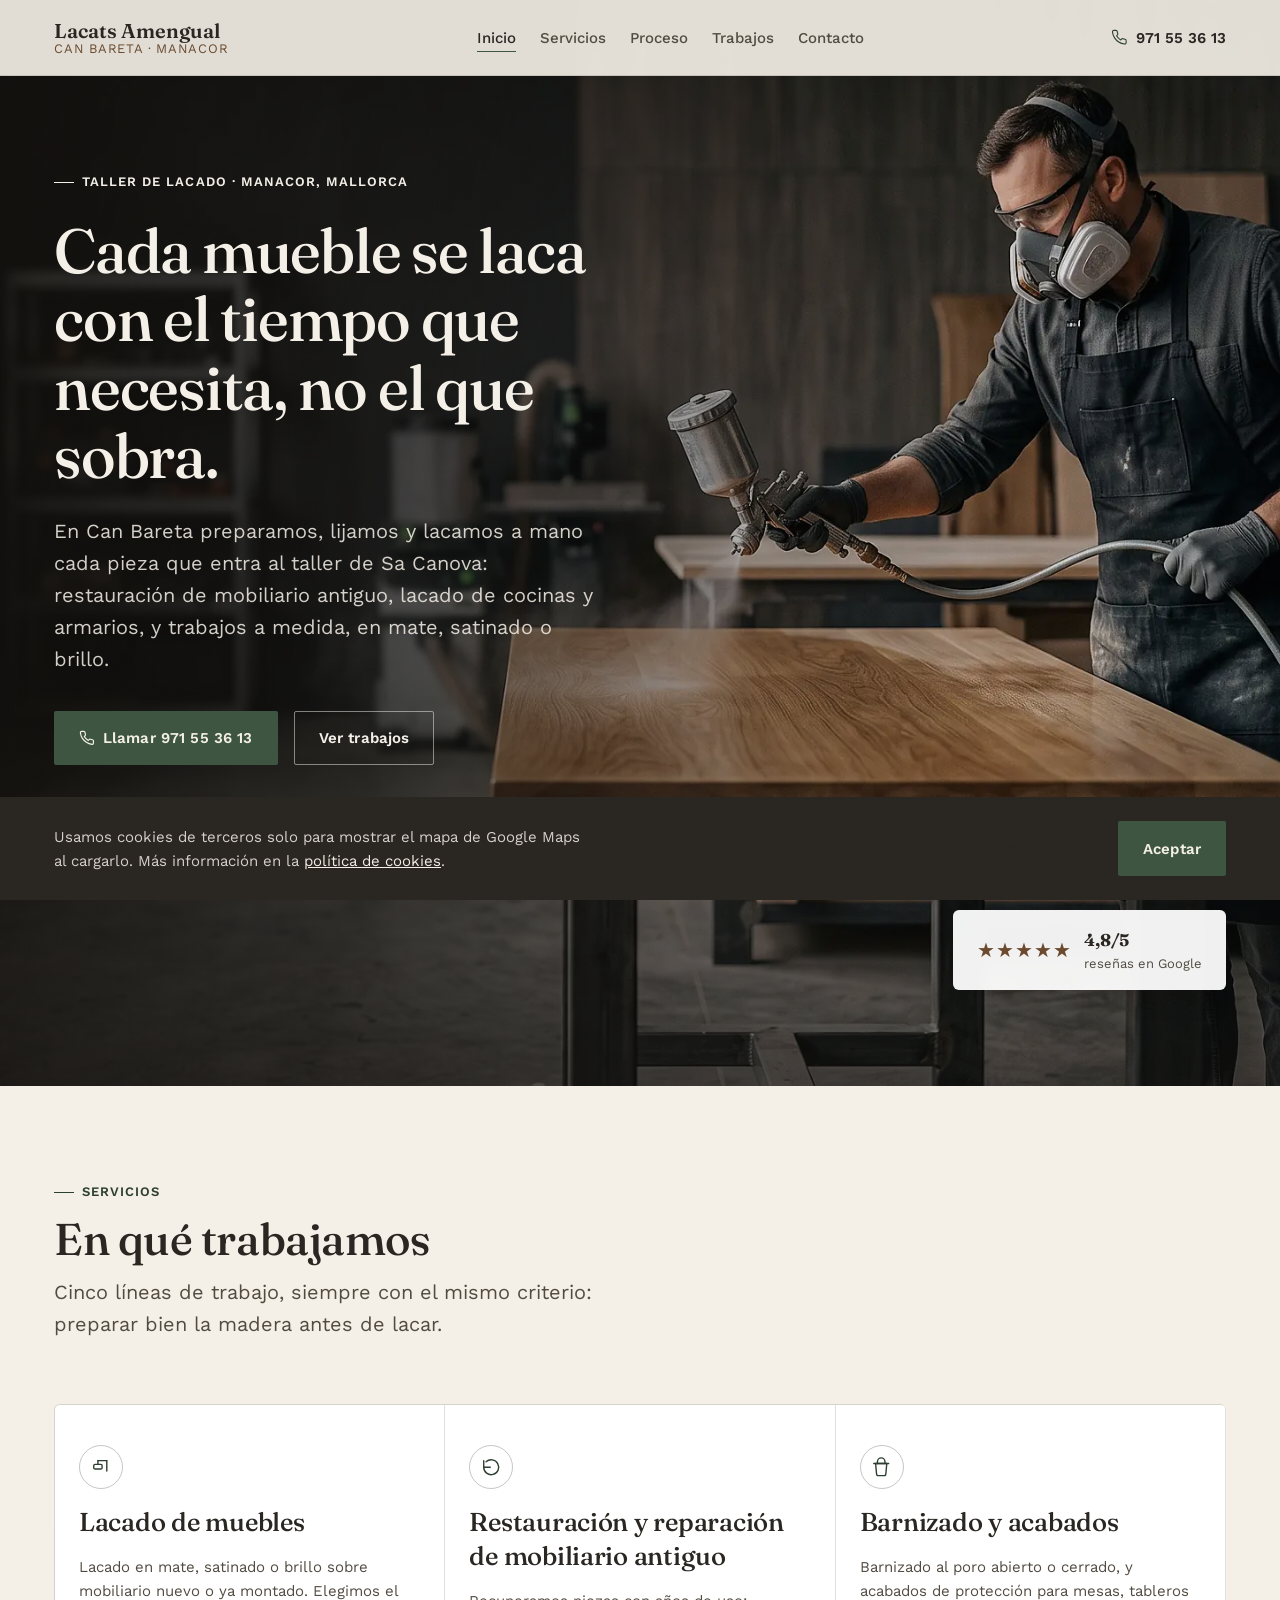
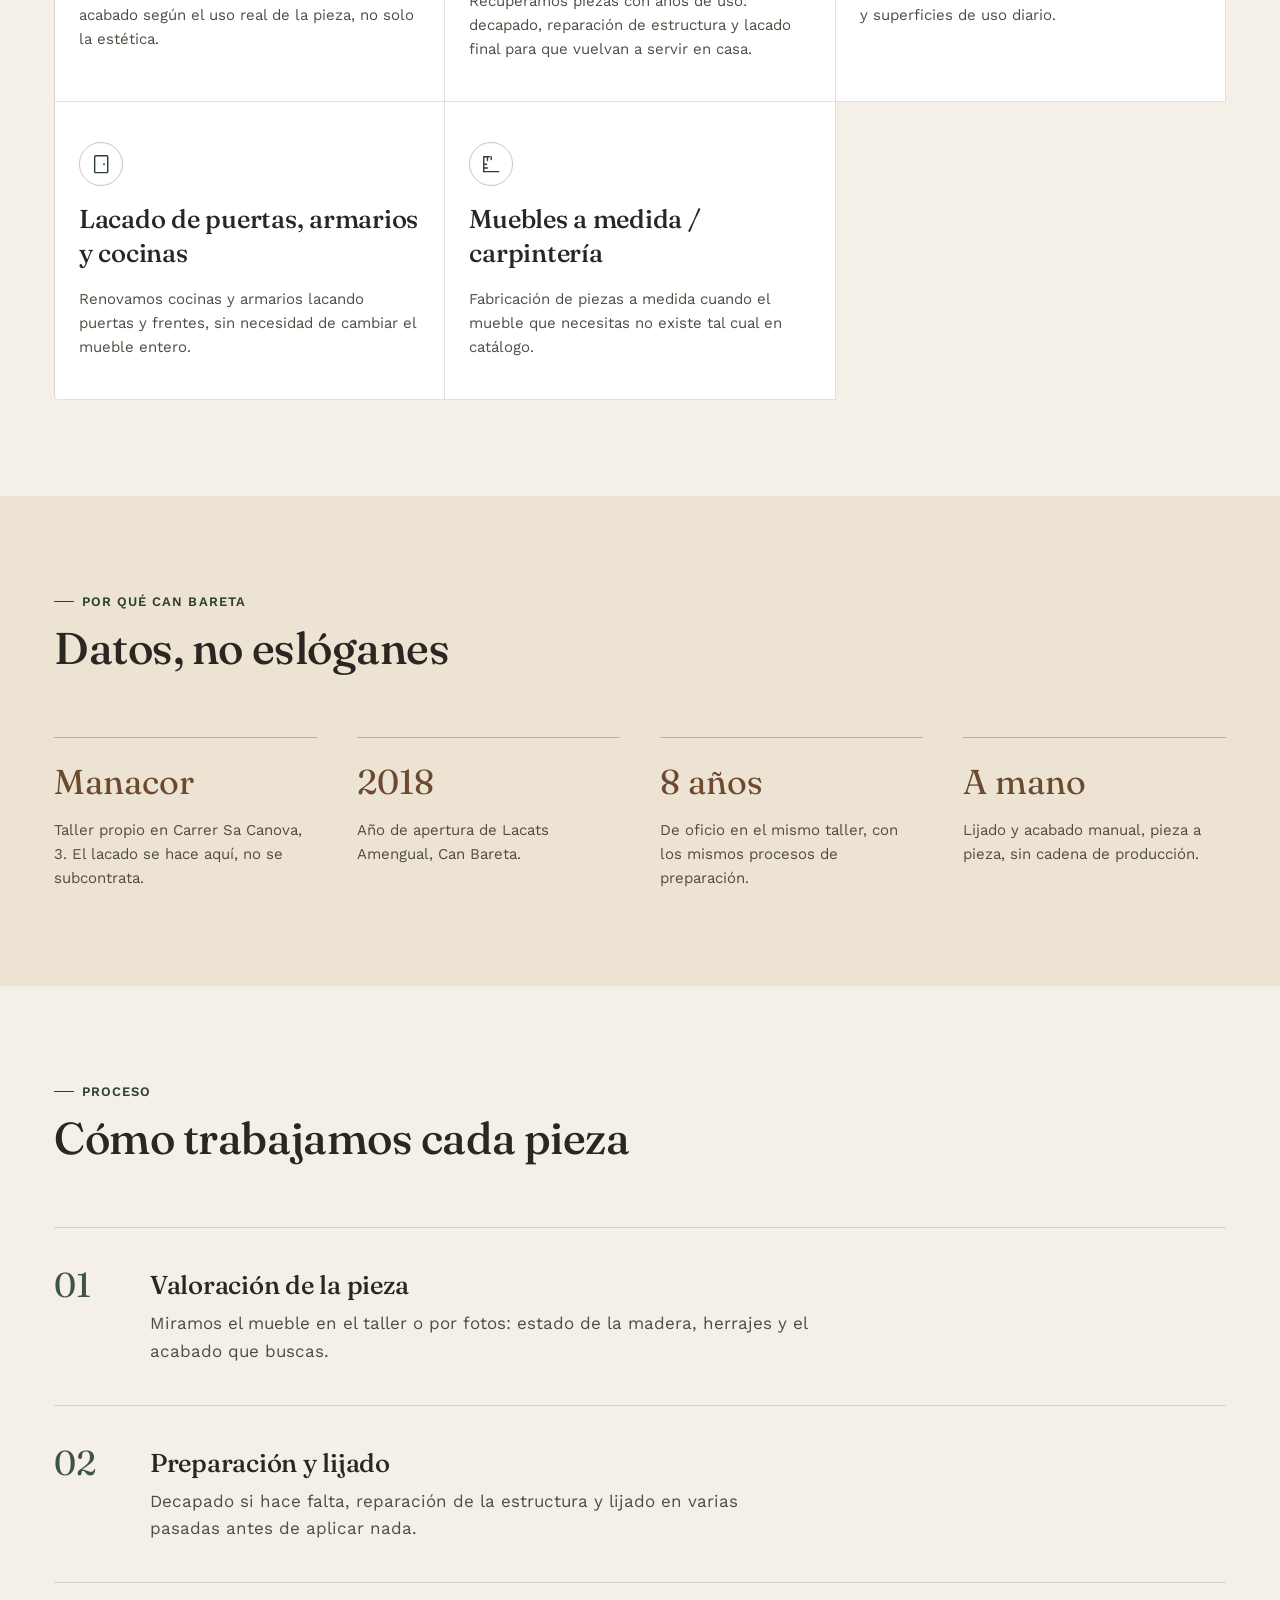
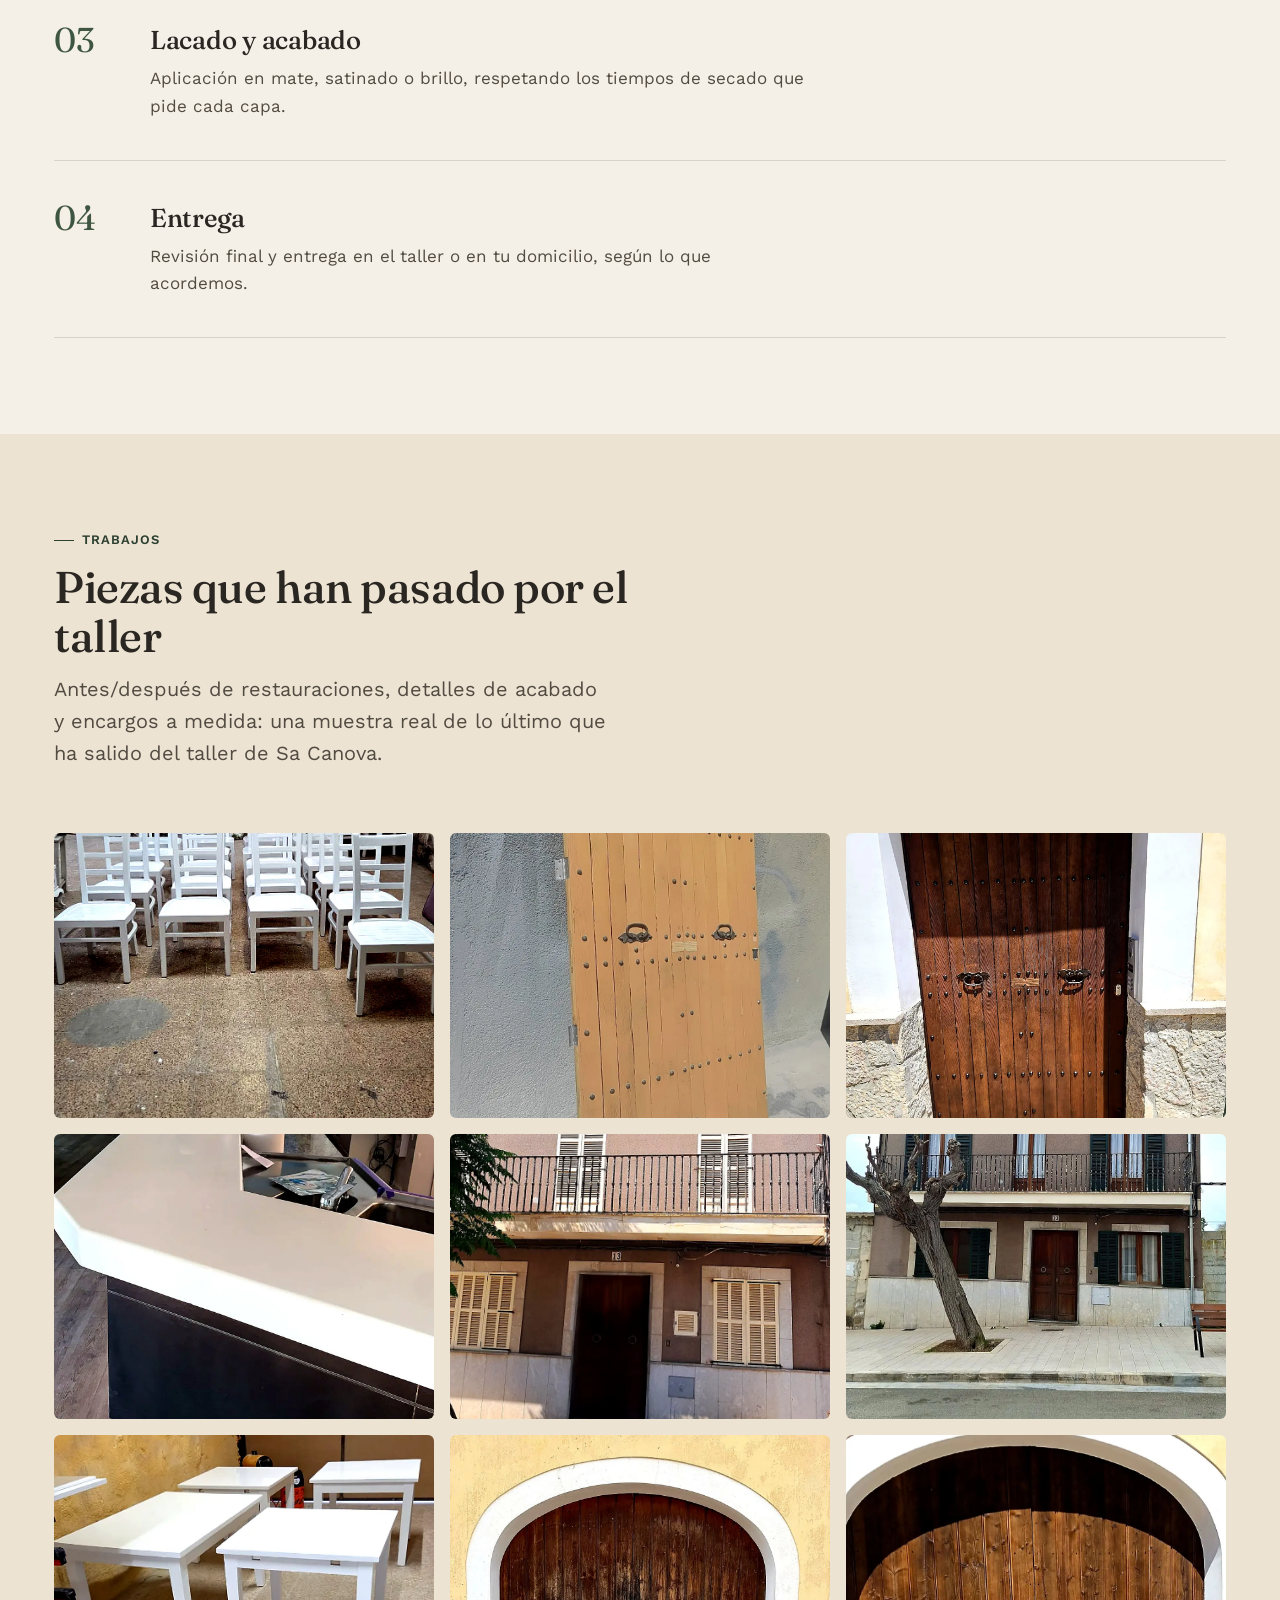
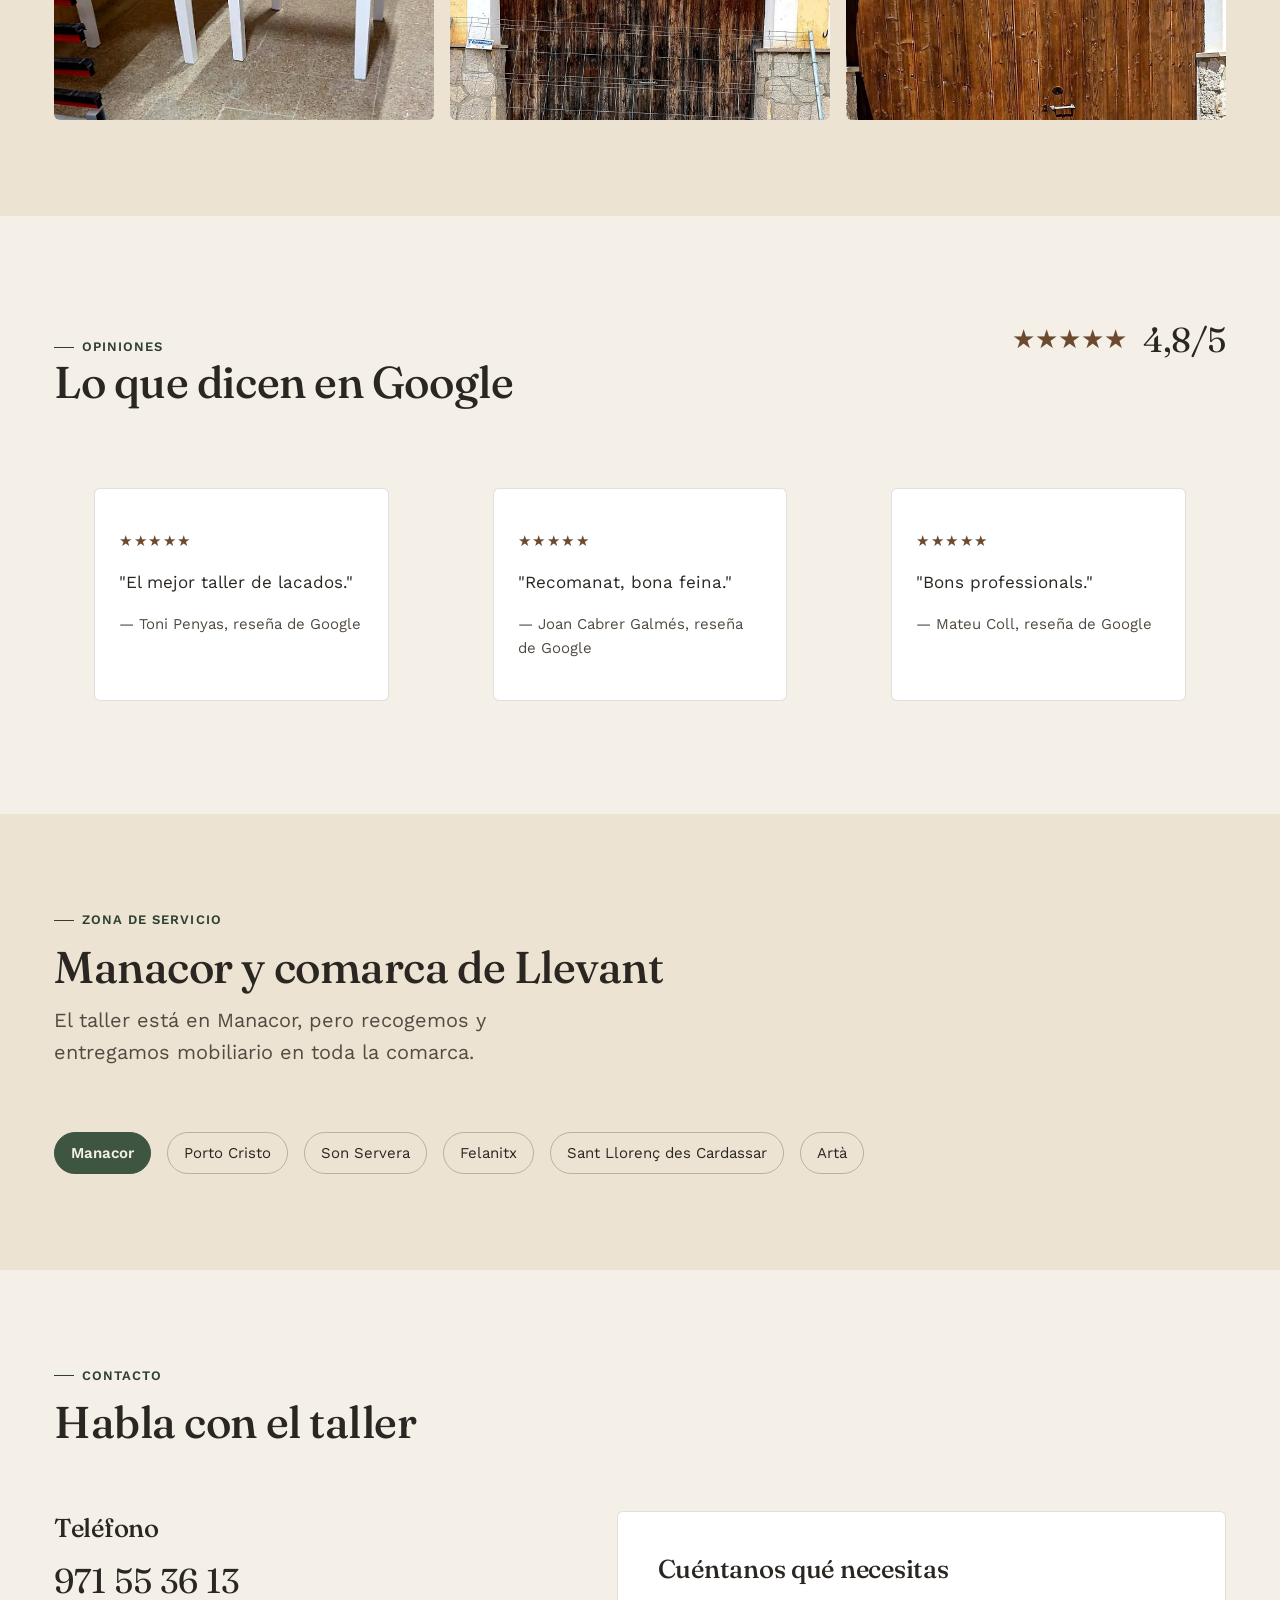
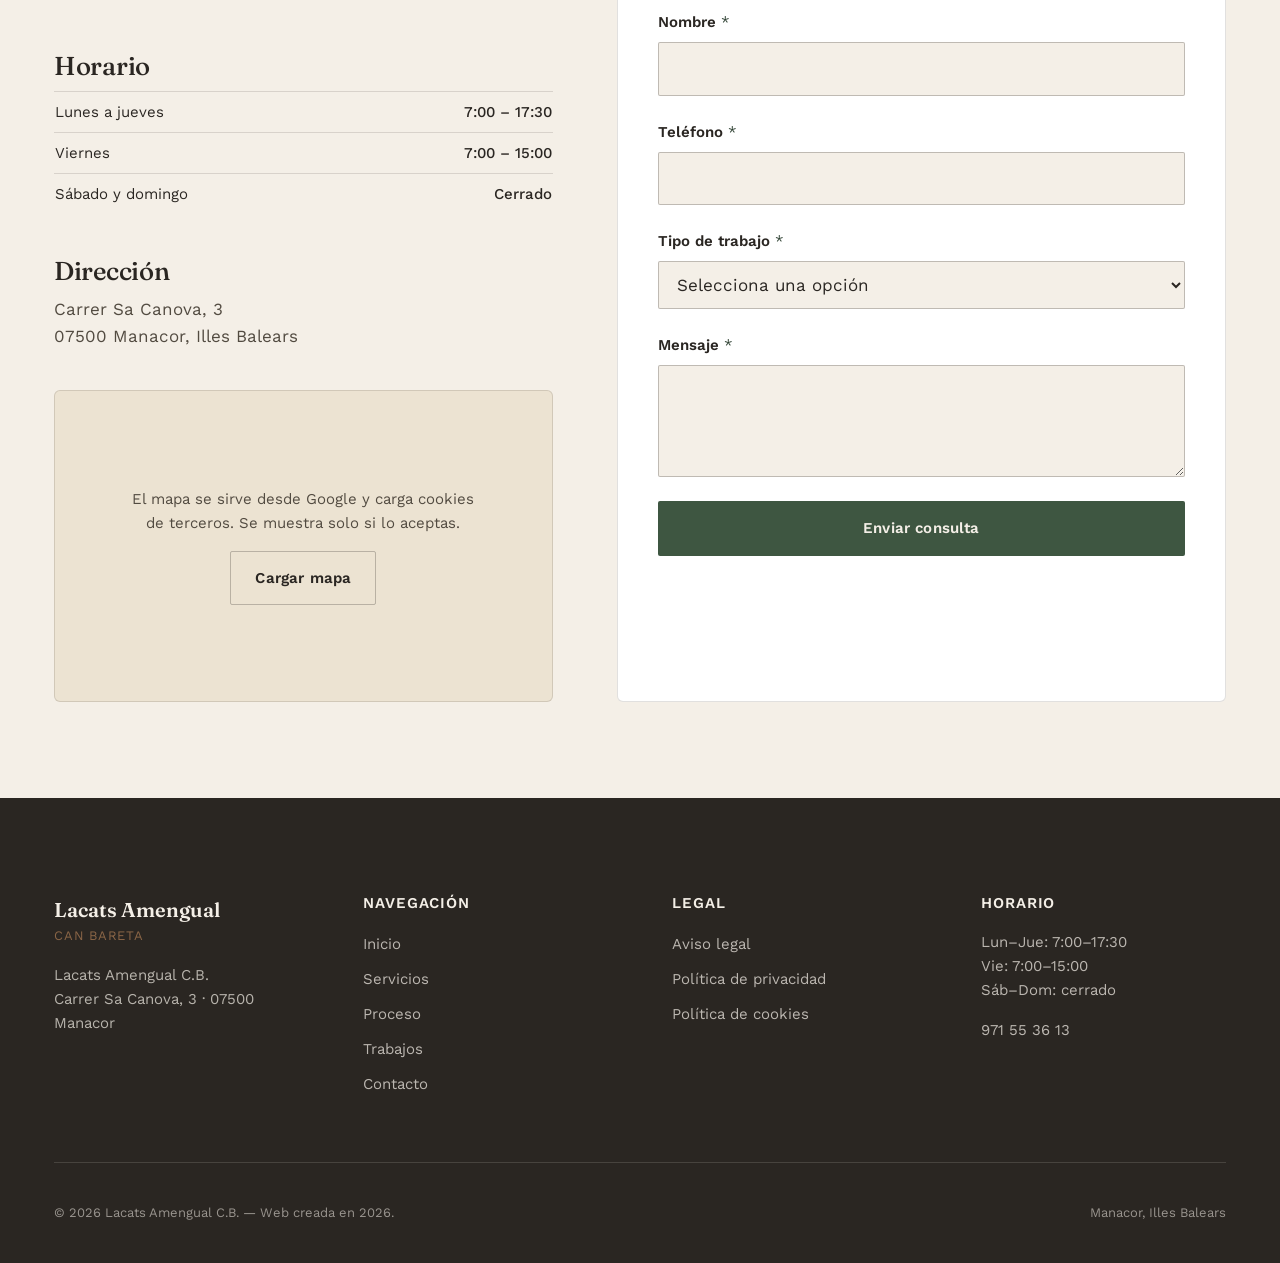
==== commit bf1f6fea: "Rediseñar el hero con foto de taller a pantalla completa Sustituye el hero de dos columnas (texto + " ====
--- a/index.html
+++ b/index.html
@@ -103,7 +103,15 @@
 <main id="contenido">
 
   <section class="hero" id="inicio">
-    <div class="wrap">
+    <div class="hero-bg" aria-hidden="true">
+      <picture>
+        <source srcset="assets/img/hero-fondo.webp" type="image/webp">
+        <img src="assets/img/hero-fondo.jpg" alt="" width="2200" height="1228" fetchpriority="high">
+      </picture>
+      <div class="hero-scrim"></div>
+    </div>
+
+    <div class="wrap hero-inner">
       <div class="hero-copy">
         <span class="eyebrow">Taller de lacado · Manacor, Mallorca</span>
         <h1 class="hero-title">Cada mueble se laca con el tiempo que necesita, no el que sobra.</h1>
@@ -121,18 +129,12 @@
           <span>Manacor y comarca de <strong>Llevant</strong></span>
         </div>
       </div>
-
-      <div class="hero-media">
-        <figure>
-          <picture>
-            <source srcset="assets/img/hero-lacado.webp" type="image/webp">
-            <img src="assets/img/hero-lacado.jpg" alt="Mueble lacado en blanco, acabado brillo, recién salido del taller Lacats Amengual" width="855" height="1067">
-          </picture>
-        </figure>
-        <div class="hero-rating" aria-hidden="false">
-          <span class="stars" aria-hidden="true">★★★★★</span>
-          <span class="rating-text"><strong>4,8/5</strong><br>reseñas en Google</span>
-        </div>
+    </div>
+
+    <div class="wrap hero-badge-row">
+      <div class="hero-rating">
+        <span class="stars" aria-hidden="true">★★★★★</span>
+        <span class="rating-text"><strong>4,8/5</strong><br>reseñas en Google</span>
       </div>
     </div>
   </section>
--- a/styles.css
+++ b/styles.css
@@ -262,50 +262,61 @@
 
 /* Hero */
 .hero {
+  position: relative;
+  isolation: isolate;
+  overflow: hidden;
+  min-height: 640px;
   padding-top: calc(var(--header-height) + var(--space-2xl));
   padding-bottom: var(--space-2xl);
-  position: relative;
-}
-.hero .wrap {
-  display: grid;
-  grid-template-columns: 1.05fr 0.95fr;
-  gap: var(--space-2xl);
-  align-items: center;
-}
-.hero-copy { display: flex; flex-direction: column; gap: var(--space-md); }
-.hero-title { font-size: var(--text-display); }
+  display: flex;
+  flex-direction: column;
+  justify-content: center;
+}
+.hero-bg { position: absolute; inset: 0; z-index: -1; }
+.hero-bg img { width: 100%; height: 100%; object-fit: cover; object-position: 68% 55%; }
+.hero-scrim {
+  position: absolute;
+  inset: 0;
+  background:
+    linear-gradient(100deg, rgba(20,17,14,0.9) 0%, rgba(20,17,14,0.68) 34%, rgba(20,17,14,0.32) 58%, rgba(20,17,14,0.12) 78%),
+    linear-gradient(to top, rgba(20,17,14,0.55) 0%, rgba(20,17,14,0) 36%);
+}
+.hero-inner { position: relative; }
+.hero-copy { display: flex; flex-direction: column; gap: var(--space-md); max-width: 640px; }
+.hero-title { font-size: var(--text-display); color: var(--color-cream); }
+.hero-copy .eyebrow { color: var(--color-cream); }
+.hero-copy .eyebrow::before { background: var(--color-cream); }
+.hero-copy .lede { color: rgba(244,239,231,0.86); }
 .hero-actions { display: flex; flex-wrap: wrap; gap: var(--space-sm); margin-top: var(--space-xs); }
+.hero .btn-outline { color: var(--color-cream); border-color: rgba(244,239,231,0.5); }
+.hero .btn-outline:hover { border-color: var(--color-cream); background: rgba(244,239,231,0.12); }
 .hero-meta {
   display: flex;
   flex-wrap: wrap;
   gap: var(--space-md);
   margin-top: var(--space-sm);
   padding-top: var(--space-sm);
-  border-top: 1px solid var(--color-line);
+  border-top: 1px solid rgba(244,239,231,0.28);
   font-size: var(--text-sm);
-  color: var(--color-charcoal-soft);
-}
-.hero-meta strong { color: var(--color-charcoal); font-weight: 600; }
-.hero-media { position: relative; }
-.hero-media figure {
-  border-radius: var(--radius-md);
-  overflow: hidden;
-  border: 1px solid var(--color-line);
-  aspect-ratio: 4 / 5;
-}
-.hero-media img { width: 100%; height: 100%; object-fit: cover; }
+  color: rgba(244,239,231,0.8);
+}
+.hero-meta strong { color: var(--color-cream); font-weight: 600; }
+
+.hero-badge-row {
+  position: relative;
+  display: flex;
+  justify-content: flex-end;
+  margin-top: var(--space-xl);
+}
 .hero-rating {
-  position: absolute;
-  left: -1.25rem;
-  bottom: -1.25rem;
-  background: var(--color-paper);
-  border: 1px solid var(--color-line);
+  background: rgba(255,255,255,0.94);
+  backdrop-filter: blur(6px);
   border-radius: var(--radius-md);
   padding: var(--space-sm) var(--space-md);
   display: flex;
   align-items: center;
   gap: var(--space-xs);
-  box-shadow: 0 12px 28px -18px rgba(42,38,34,0.35);
+  box-shadow: 0 12px 28px -14px rgba(20,17,14,0.55);
 }
 .hero-rating .stars { color: var(--color-walnut); font-size: var(--text-lg); letter-spacing: 0.05em; }
 .hero-rating .rating-text { font-size: var(--text-xs); color: var(--color-charcoal-soft); }
@@ -474,17 +485,18 @@
 /* Contacto */
 .contact-grid {
   display: grid;
-  grid-template-columns: 1fr;
+  grid-template-columns: minmax(0, 1fr);
   gap: var(--space-xl);
-}
-@media (min-width: 900px) { .contact-grid { grid-template-columns: 0.9fr 1.1fr; } }
-.contact-info { display: flex; flex-direction: column; gap: var(--space-lg); }
+  min-width: 0;
+}
+@media (min-width: 900px) { .contact-grid { grid-template-columns: minmax(0, 0.9fr) minmax(0, 1.1fr); } }
+.contact-info { display: flex; flex-direction: column; gap: var(--space-lg); min-width: 0; }
 .contact-block h3 { margin-bottom: var(--space-2xs); }
 .contact-block p, .contact-block a { color: var(--color-charcoal-soft); text-decoration: none; }
 .contact-block .contact-phone { font-family: var(--font-display); font-size: var(--text-2xl); color: var(--color-charcoal); text-decoration: none; }
 .contact-block .contact-phone:hover { color: var(--color-sage-dark); }
-.hours-table { width: 100%; border-collapse: collapse; font-size: var(--text-sm); }
-.hours-table td { padding-block: var(--space-2xs); border-top: 1px solid var(--color-line); }
+.hours-table { width: 100%; table-layout: fixed; border-collapse: collapse; font-size: var(--text-sm); }
+.hours-table td { padding-block: var(--space-2xs); border-top: 1px solid var(--color-line); overflow-wrap: break-word; }
 .hours-table td:last-child { text-align: right; color: var(--color-charcoal); font-weight: 500; }
 
 .map-frame {
@@ -513,11 +525,13 @@
   display: flex;
   flex-direction: column;
   gap: var(--space-md);
-}
-.form-row { display: flex; flex-direction: column; gap: var(--space-2xs); }
+  min-width: 0;
+}
+.form-row { display: flex; flex-direction: column; gap: var(--space-2xs); min-width: 0; }
 .form-row label { font-size: var(--text-sm); font-weight: 600; }
 .form-row .req { color: var(--color-sage-dark); font-weight: 400; }
 .form-row input, .form-row select, .form-row textarea {
+  width: 100%;
   border: 1px solid var(--color-line-strong);
   border-radius: var(--radius-sm);
   padding: 0.75rem 0.9rem;
@@ -531,7 +545,8 @@
 .form-row.has-error input, .form-row.has-error select, .form-row.has-error textarea { border-color: #A23B2E; }
 .field-error { display: none; font-size: var(--text-xs); color: #A23B2E; }
 .form-row.has-error .field-error { display: block; }
-.form-honeypot { position: absolute; left: -9999px; width: 1px; height: 1px; overflow: hidden; }
+/* Honeypot anti-spam: oculto sin desplazarlo fuera del documento (evita overflow horizontal en movil) */
+.form-honeypot { position: absolute; width: 1px; height: 1px; padding: 0; margin: -1px; overflow: hidden; clip: rect(0, 0, 0, 0); white-space: nowrap; border: 0; }
 .form-status { font-size: var(--text-sm); padding: var(--space-sm); border-radius: var(--radius-sm); display: none; }
 .form-status.is-visible { display: block; }
 .form-status.is-success { background: rgba(62,86,65,0.1); color: var(--color-sage-dark); }
@@ -640,15 +655,22 @@
 @media (max-width: 979px) {
   .nav-links, .header-actions .call-chip { display: none; }
   .nav-toggle { display: flex; }
-  .hero .wrap { grid-template-columns: 1fr; }
-  .hero-media { order: -1; }
-  .hero-rating { left: var(--space-sm); bottom: -1rem; }
   .call-fab { display: flex; }
 }
 @media (max-width: 639px) {
+  .hero { min-height: 0; padding-top: calc(var(--header-height) + var(--space-xl)); padding-bottom: var(--space-lg); }
+  .hero-bg img { object-position: 42% 50%; }
+  .hero-scrim {
+    background:
+      linear-gradient(180deg, rgba(20,17,14,0.86) 0%, rgba(20,17,14,0.74) 45%, rgba(20,17,14,0.82) 100%);
+  }
   .hero-title { font-size: clamp(2.25rem, 8vw + 1rem, 3rem); }
+  .hero-badge-row { justify-content: flex-start; margin-top: var(--space-lg); }
   .process-item { grid-template-columns: 1fr; gap: var(--space-2xs); }
   .lightbox-nav { width: 40px; height: 40px; }
+  .contact-form { padding: var(--space-md); }
+  .hours-table { font-size: var(--text-xs); }
+  .map-frame { aspect-ratio: 4 / 3; }
 }
 
 /* Grid con imagenes: nunca 1fr sin minmax(0, ...) */
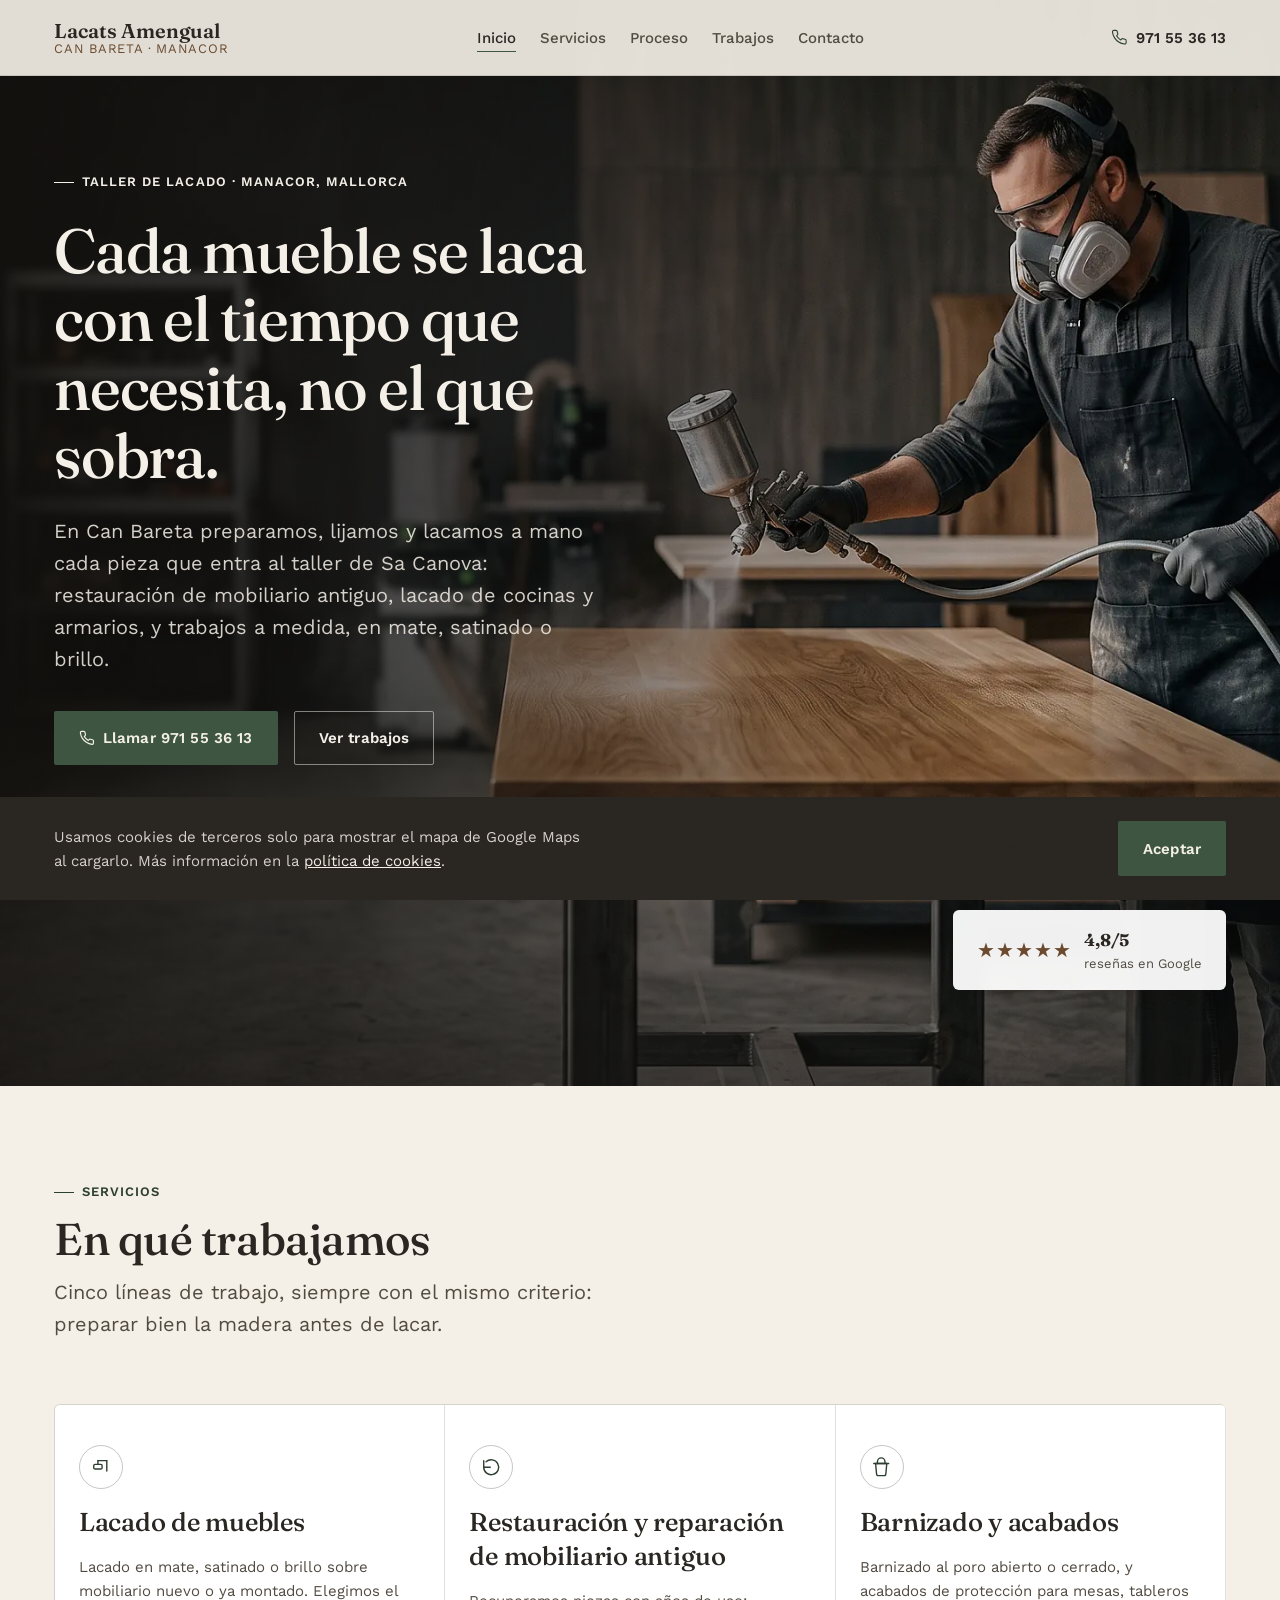
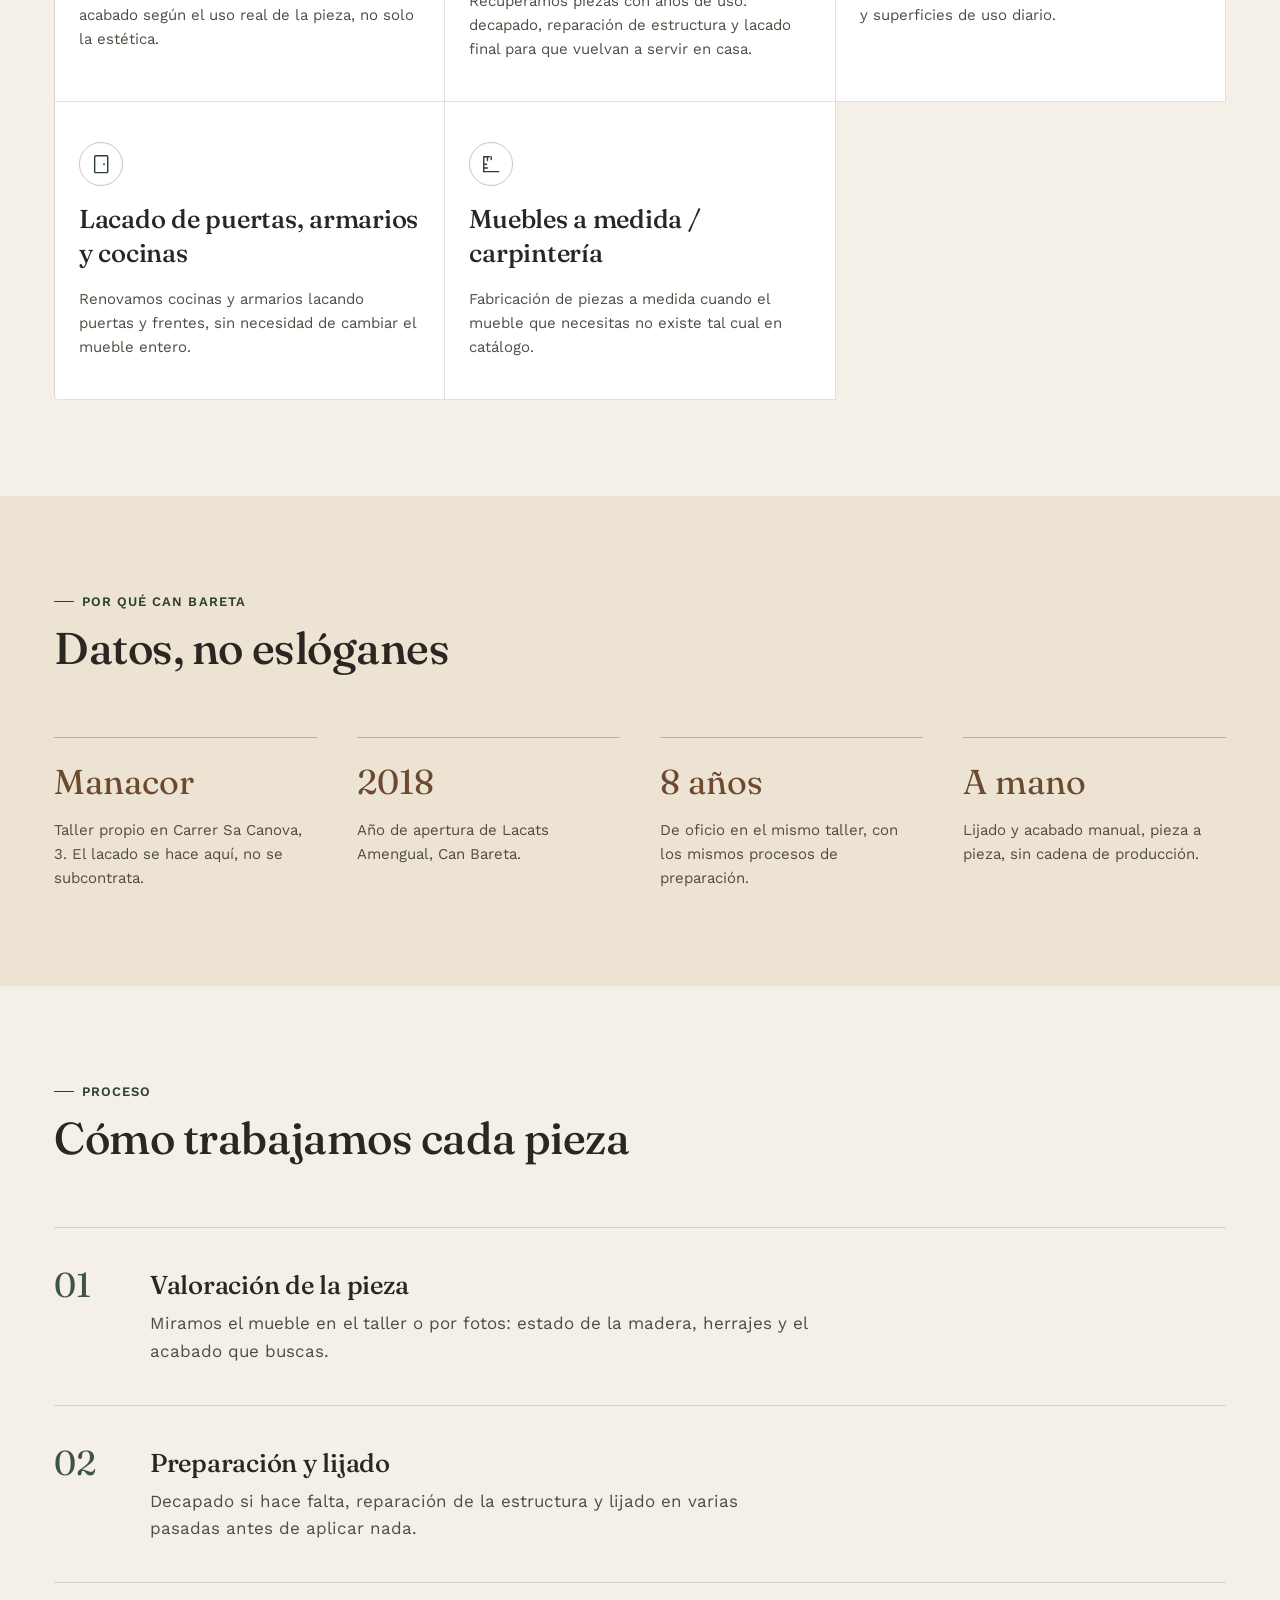
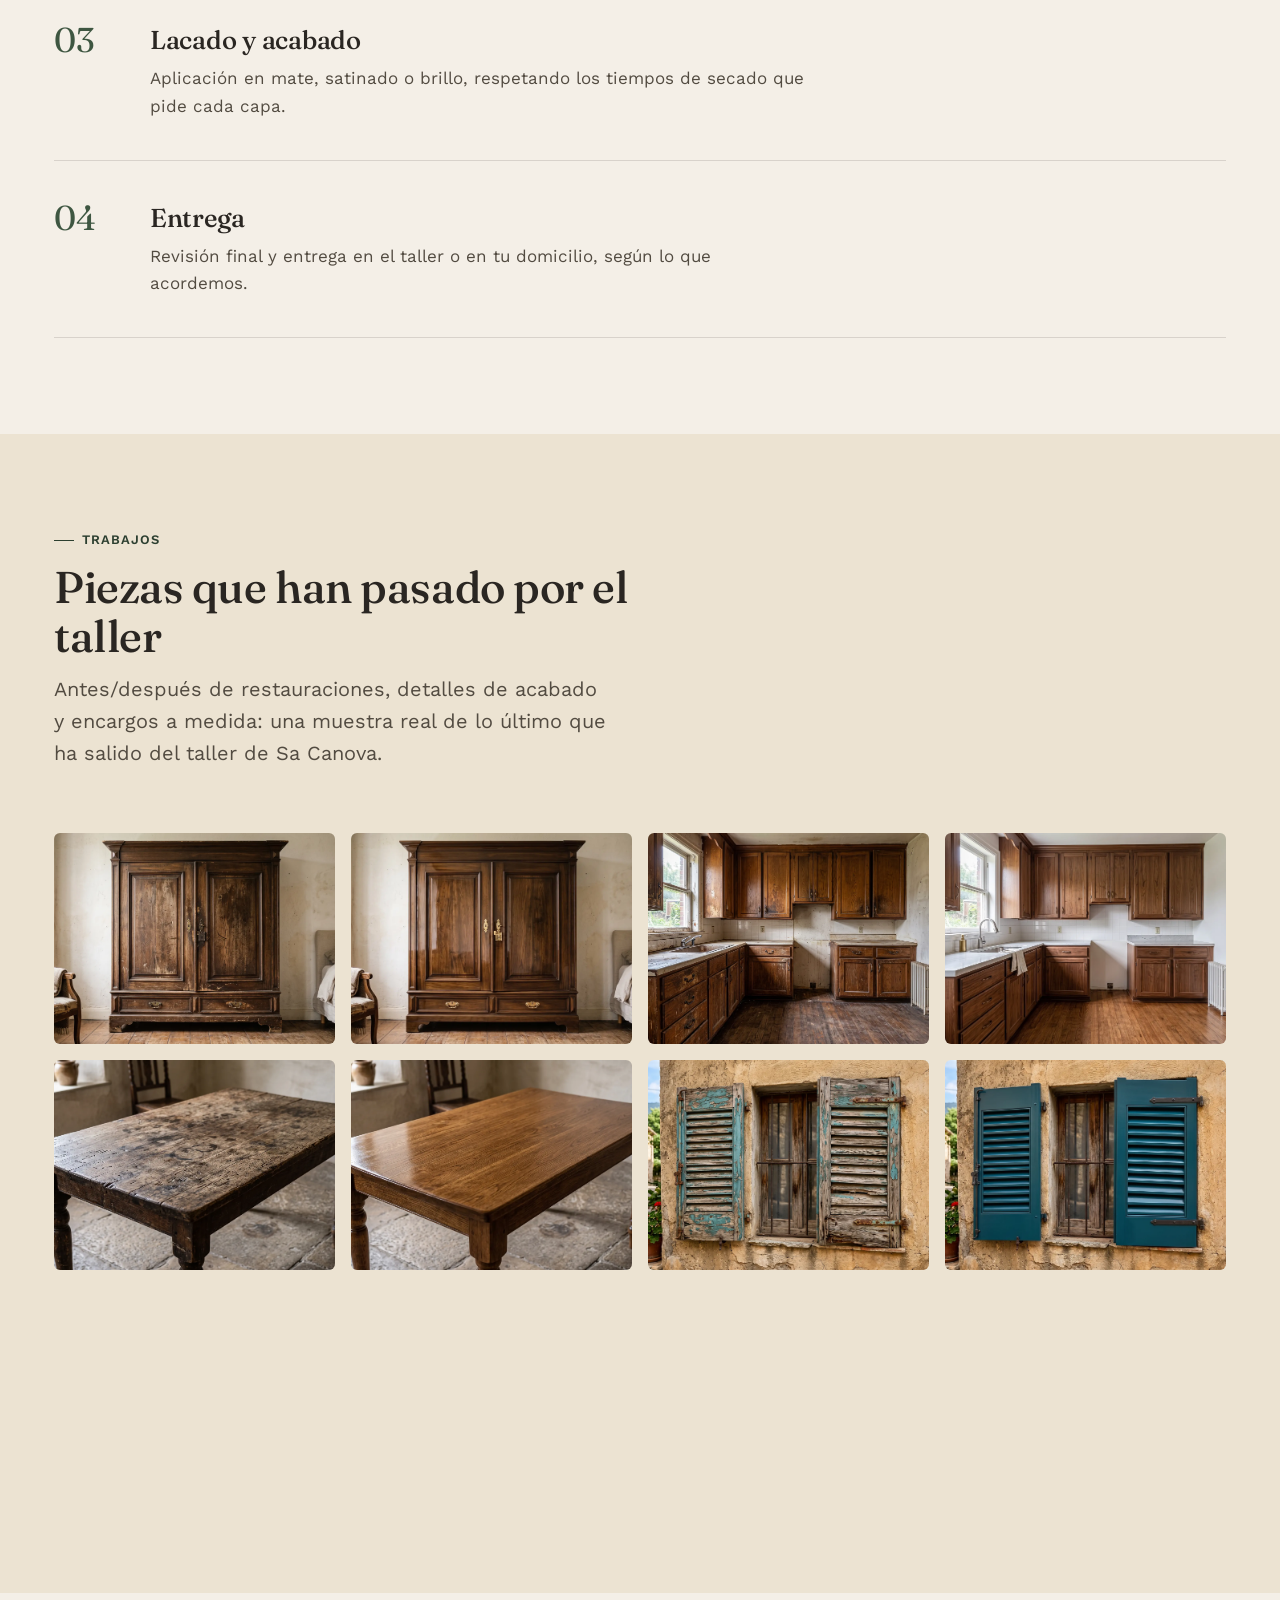
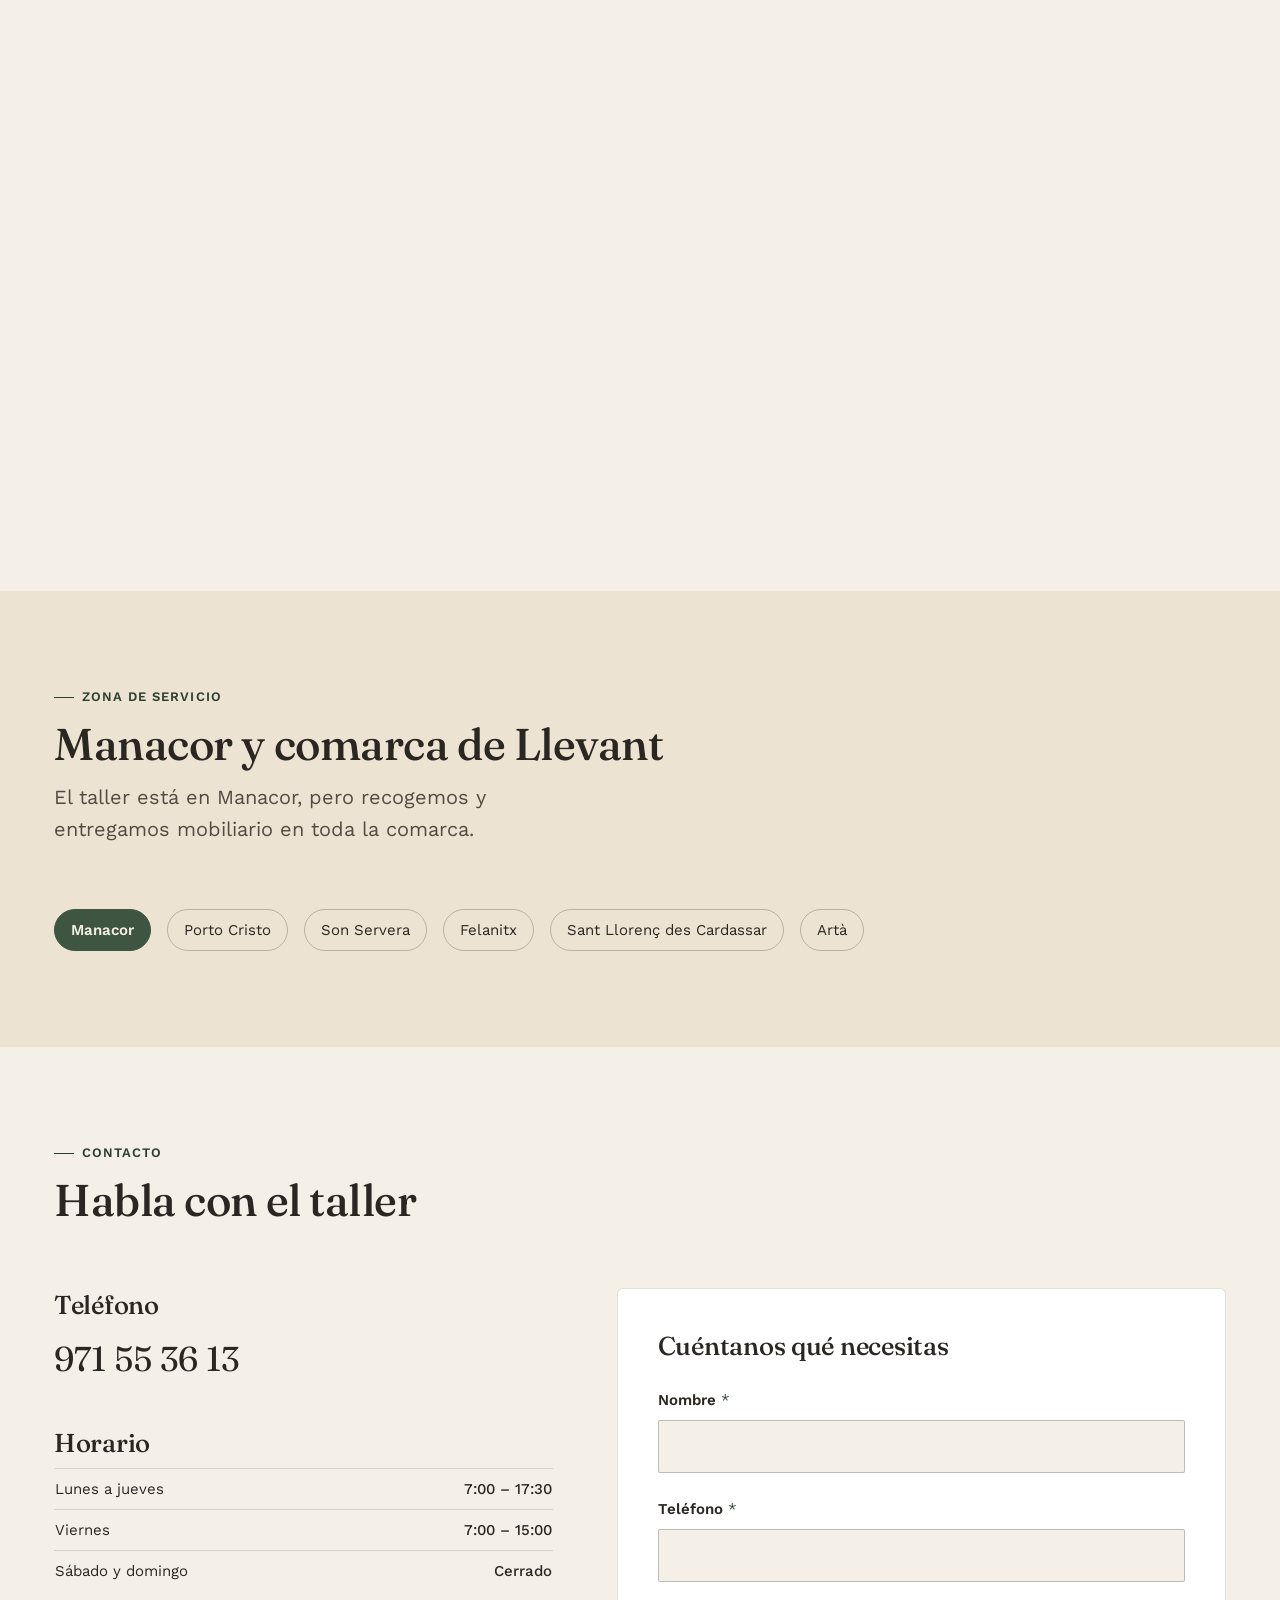
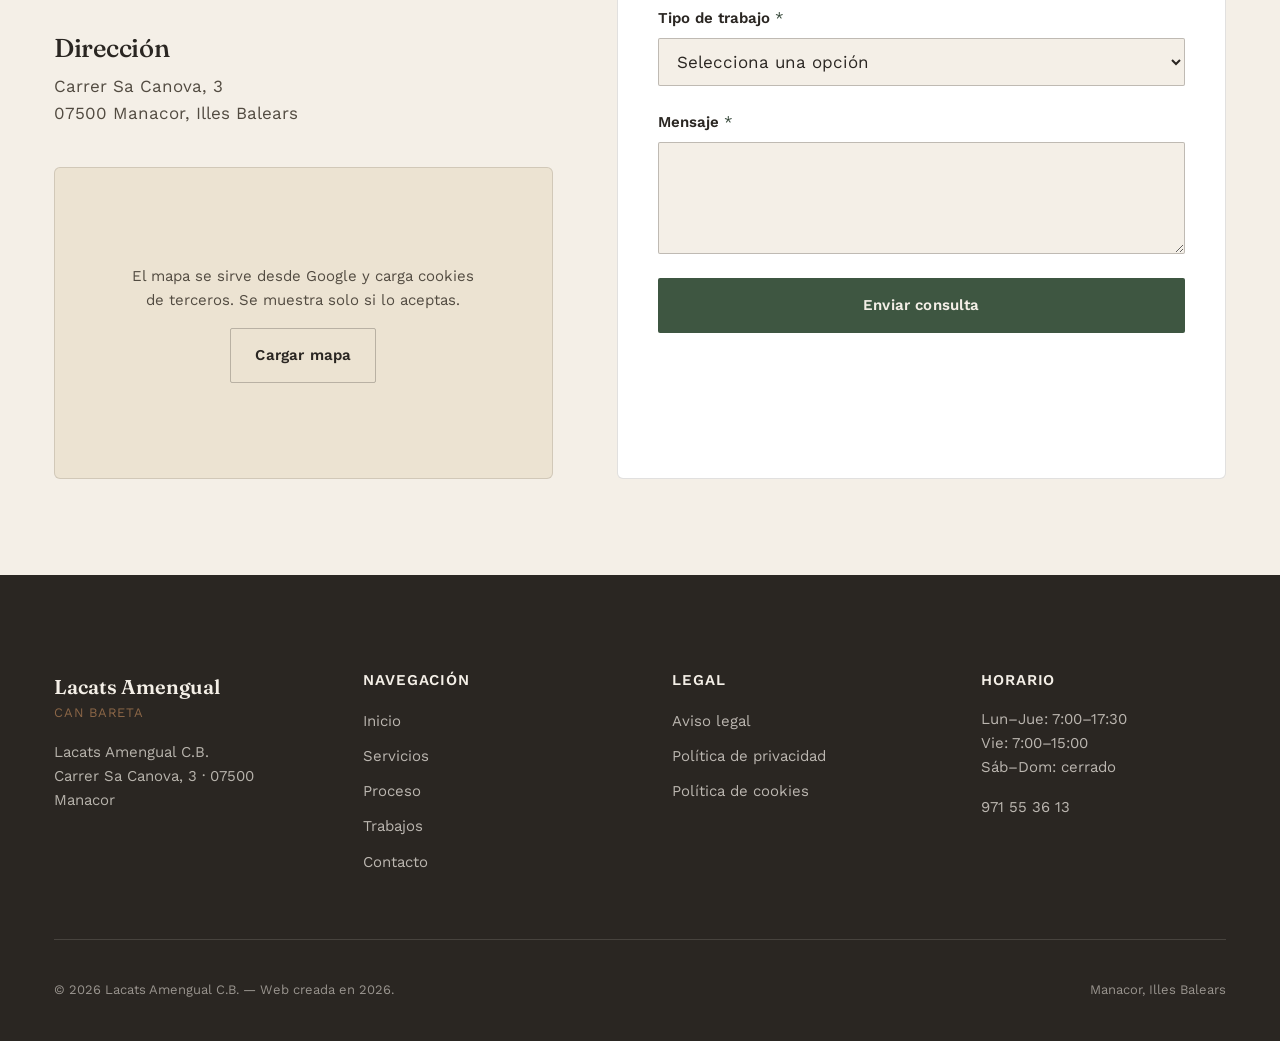
==== commit f45b15d4: "Sustituir la galeria de trabajos por 5 parejas antes/despues Reemplaza las fotos previas de la galer" ====
--- a/index.html
+++ b/index.html
@@ -270,66 +270,73 @@
       <div class="gallery-grid">
         <button class="gallery-item reveal" type="button">
           <picture>
-            <source srcset="assets/img/taller-can-bareta-manacor.webp" type="image/webp">
-            <img src="assets/img/taller-can-bareta-manacor.jpg" alt="Sillas recién lacadas en blanco, interior del taller Can Bareta en Manacor" width="899" height="675" loading="lazy">
-          </picture>
-          <span class="gallery-caption">Interior del taller · Manacor</span>
-        </button>
-        <button class="gallery-item reveal" type="button">
-          <picture>
-            <source srcset="assets/img/restauracion-antes-puerta.webp" type="image/webp">
-            <img src="assets/img/restauracion-antes-puerta.jpg" alt="Puerta antigua de madera en bruto, antes de lacar" width="1080" height="810" loading="lazy">
-          </picture>
-          <span class="gallery-caption">Antes — puerta en bruto</span>
-        </button>
-        <button class="gallery-item reveal" type="button">
-          <picture>
-            <source srcset="assets/img/restauracion-despues-puerta.webp" type="image/webp">
-            <img src="assets/img/restauracion-despues-puerta.jpg" alt="Misma puerta ya restaurada, teñida y lacada, montada con herrajes" width="1500" height="1124" loading="lazy">
+            <source srcset="assets/img/trabajo-armario-antes.webp" type="image/webp">
+            <img src="assets/img/trabajo-armario-antes.jpg" alt="Armario antiguo sin restaurar" width="1400" height="1050" loading="lazy">
+          </picture>
+          <span class="gallery-caption">Antes — armario antiguo</span>
+        </button>
+        <button class="gallery-item reveal" type="button">
+          <picture>
+            <source srcset="assets/img/trabajo-armario-despues.webp" type="image/webp">
+            <img src="assets/img/trabajo-armario-despues.jpg" alt="Mismo armario restaurado y lacado a mano" width="1400" height="1050" loading="lazy">
+          </picture>
+          <span class="gallery-caption">Después — restaurado y lacado</span>
+        </button>
+        <button class="gallery-item reveal" type="button">
+          <picture>
+            <source srcset="assets/img/trabajo-cocina-antes.webp" type="image/webp">
+            <img src="assets/img/trabajo-cocina-antes.jpg" alt="Cocina con muebles de madera envejecidos, antes de lacar" width="1400" height="1050" loading="lazy">
+          </picture>
+          <span class="gallery-caption">Antes — cocina envejecida</span>
+        </button>
+        <button class="gallery-item reveal" type="button">
+          <picture>
+            <source srcset="assets/img/trabajo-cocina-despues.webp" type="image/webp">
+            <img src="assets/img/trabajo-cocina-despues.jpg" alt="Misma cocina con muebles lacados en nogal" width="1400" height="1050" loading="lazy">
+          </picture>
+          <span class="gallery-caption">Después — lacado de cocina</span>
+        </button>
+        <button class="gallery-item reveal" type="button">
+          <picture>
+            <source srcset="assets/img/trabajo-mesa-antes.webp" type="image/webp">
+            <img src="assets/img/trabajo-mesa-antes.jpg" alt="Mesa de madera desgastada, antes de restaurar" width="1400" height="1050" loading="lazy">
+          </picture>
+          <span class="gallery-caption">Antes — mesa desgastada</span>
+        </button>
+        <button class="gallery-item reveal" type="button">
+          <picture>
+            <source srcset="assets/img/trabajo-mesa-despues.webp" type="image/webp">
+            <img src="assets/img/trabajo-mesa-despues.jpg" alt="Misma mesa restaurada y lacada" width="1400" height="1050" loading="lazy">
           </picture>
           <span class="gallery-caption">Después — restaurada y lacada</span>
         </button>
         <button class="gallery-item reveal" type="button">
           <picture>
-            <source srcset="assets/img/detalle-acabado-satinado.webp" type="image/webp">
-            <img src="assets/img/detalle-acabado-satinado.jpg" alt="Detalle del acabado brillo en la encimera lacada de una barra de restaurante" width="1152" height="864" loading="lazy">
-          </picture>
-          <span class="gallery-caption">Detalle de acabado brillo</span>
-        </button>
-        <button class="gallery-item reveal" type="button">
-          <picture>
-            <source srcset="assets/img/lacado-persianas-antes.webp" type="image/webp">
-            <img src="assets/img/lacado-persianas-antes.jpg" alt="Fachada de vivienda con persianas de madera envejecidas, antes de lacar" width="900" height="676" loading="lazy">
+            <source srcset="assets/img/trabajo-persianas-antes.webp" type="image/webp">
+            <img src="assets/img/trabajo-persianas-antes.jpg" alt="Persianas de madera envejecidas, antes de lacar" width="1400" height="1050" loading="lazy">
           </picture>
           <span class="gallery-caption">Antes — persianas envejecidas</span>
         </button>
         <button class="gallery-item reveal" type="button">
           <picture>
-            <source srcset="assets/img/lacado-persianas-fachada.webp" type="image/webp">
-            <img src="assets/img/lacado-persianas-fachada.jpg" alt="Misma fachada con puerta y persianas exteriores recién lacadas en verde" width="1126" height="844" loading="lazy">
-          </picture>
-          <span class="gallery-caption">Después — persianas y carpintería exterior lacadas</span>
-        </button>
-        <button class="gallery-item reveal" type="button">
-          <picture>
-            <source srcset="assets/img/mueble-medida-taller.webp" type="image/webp">
-            <img src="assets/img/mueble-medida-taller.jpg" alt="Mesas a medida recién lacadas en blanco, listas para entregar" width="899" height="675" loading="lazy">
-          </picture>
-          <span class="gallery-caption">Mesas a medida, recién lacadas</span>
-        </button>
-        <button class="gallery-item reveal" type="button">
-          <picture>
-            <source srcset="assets/img/portal-antes.webp" type="image/webp">
-            <img src="assets/img/portal-antes.jpg" alt="Portal de garaje en arco con la madera envejecida, antes de restaurar" width="1200" height="900" loading="lazy">
-          </picture>
-          <span class="gallery-caption">Antes — portal de garaje envejecido</span>
-        </button>
-        <button class="gallery-item reveal" type="button">
-          <picture>
-            <source srcset="assets/img/portal-despues.webp" type="image/webp">
-            <img src="assets/img/portal-despues.jpg" alt="Mismo portal de garaje restaurado y lacado en tono nogal" width="1080" height="810" loading="lazy">
-          </picture>
-          <span class="gallery-caption">Después — portal restaurado y lacado</span>
+            <source srcset="assets/img/trabajo-persianas-despues.webp" type="image/webp">
+            <img src="assets/img/trabajo-persianas-despues.jpg" alt="Mismas persianas lacadas en azul petróleo" width="1400" height="1050" loading="lazy">
+          </picture>
+          <span class="gallery-caption">Después — lacadas en azul petróleo</span>
+        </button>
+        <button class="gallery-item reveal" type="button">
+          <picture>
+            <source srcset="assets/img/trabajo-puerta-antes.webp" type="image/webp">
+            <img src="assets/img/trabajo-puerta-antes.jpg" alt="Puerta interior envejecida, antes de lacar" width="1400" height="1050" loading="lazy">
+          </picture>
+          <span class="gallery-caption">Antes — puerta envejecida</span>
+        </button>
+        <button class="gallery-item reveal" type="button">
+          <picture>
+            <source srcset="assets/img/trabajo-puerta-despues.webp" type="image/webp">
+            <img src="assets/img/trabajo-puerta-despues.jpg" alt="Misma puerta lacada en blanco" width="1400" height="1050" loading="lazy">
+          </picture>
+          <span class="gallery-caption">Después — lacada en blanco</span>
         </button>
       </div>
     </div>
--- a/styles.css
+++ b/styles.css
@@ -384,7 +384,7 @@
   grid-template-columns: repeat(2, minmax(0, 1fr));
   gap: var(--space-sm);
 }
-@media (min-width: 720px) { .gallery-grid { grid-template-columns: repeat(3, minmax(0, 1fr)); } }
+@media (min-width: 1100px) { .gallery-grid { grid-template-columns: repeat(4, minmax(0, 1fr)); } }
 .gallery-item {
   border: 0;
   padding: 0;
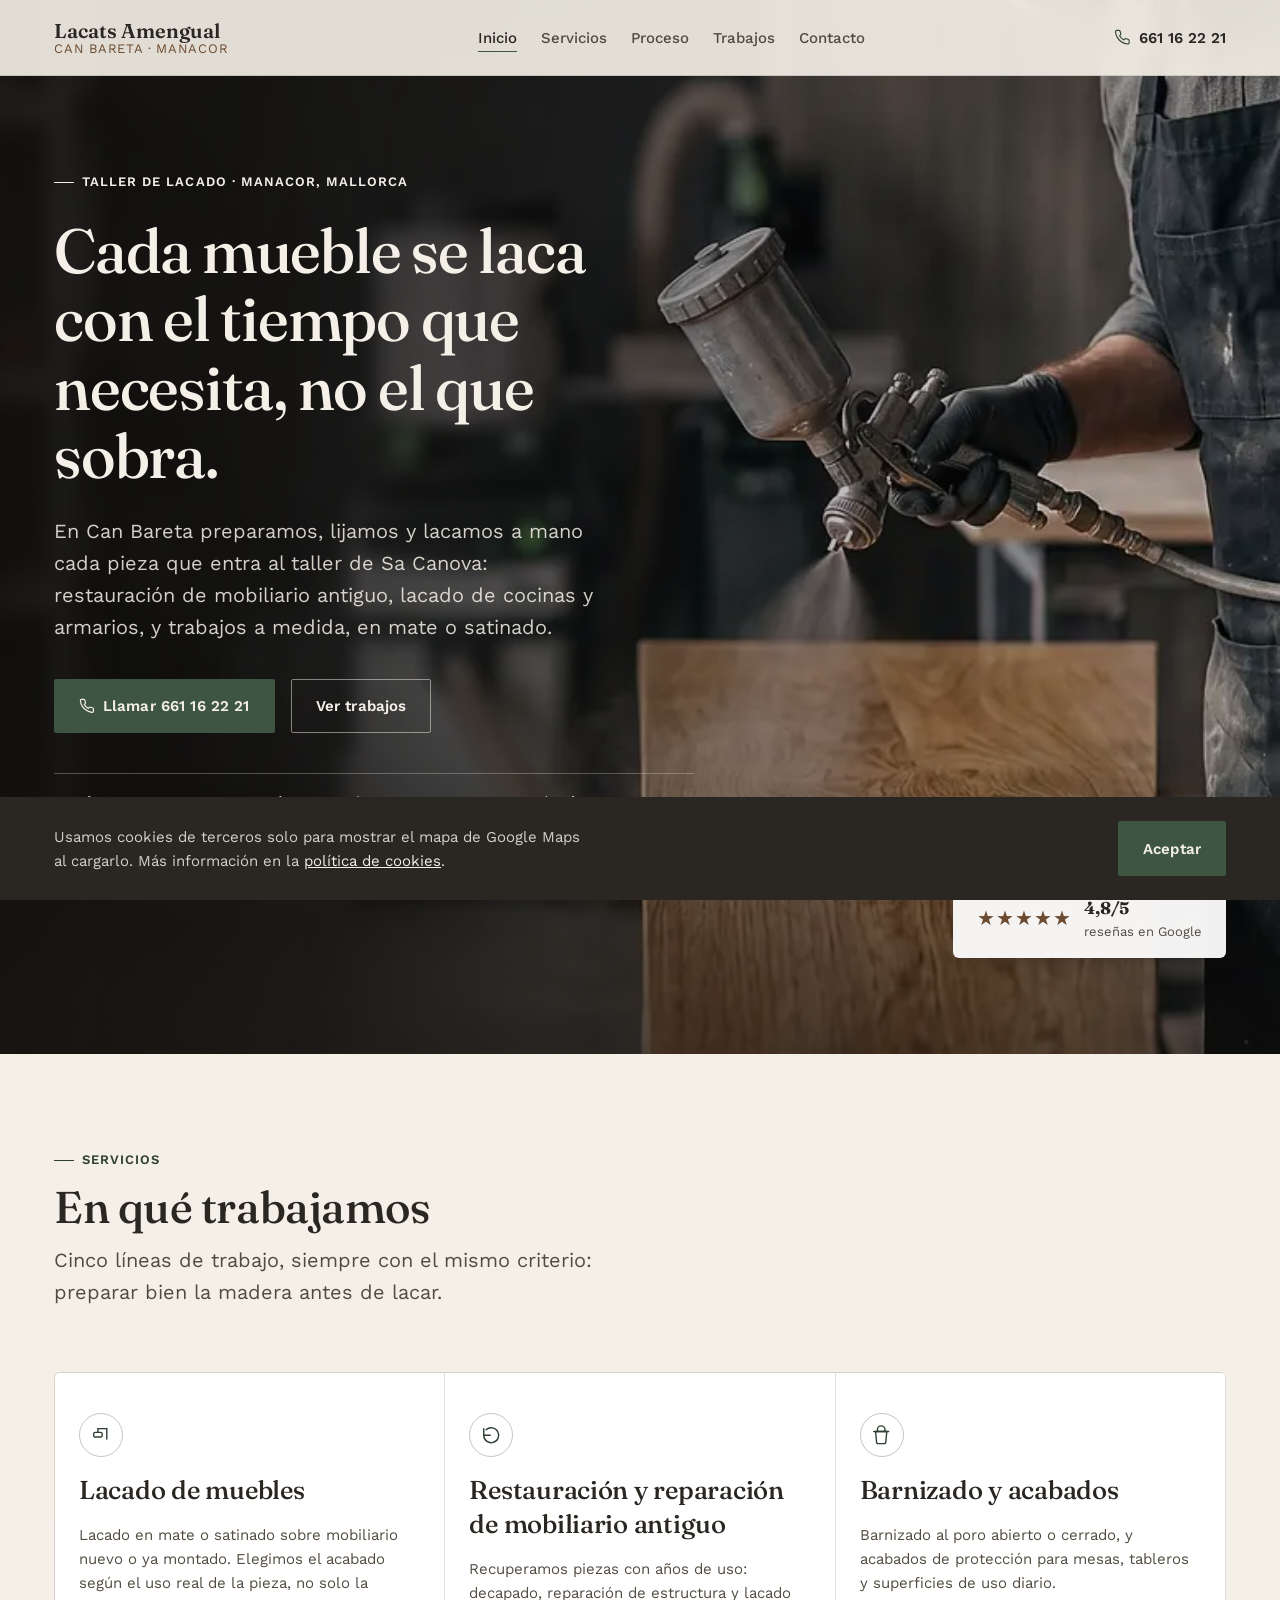
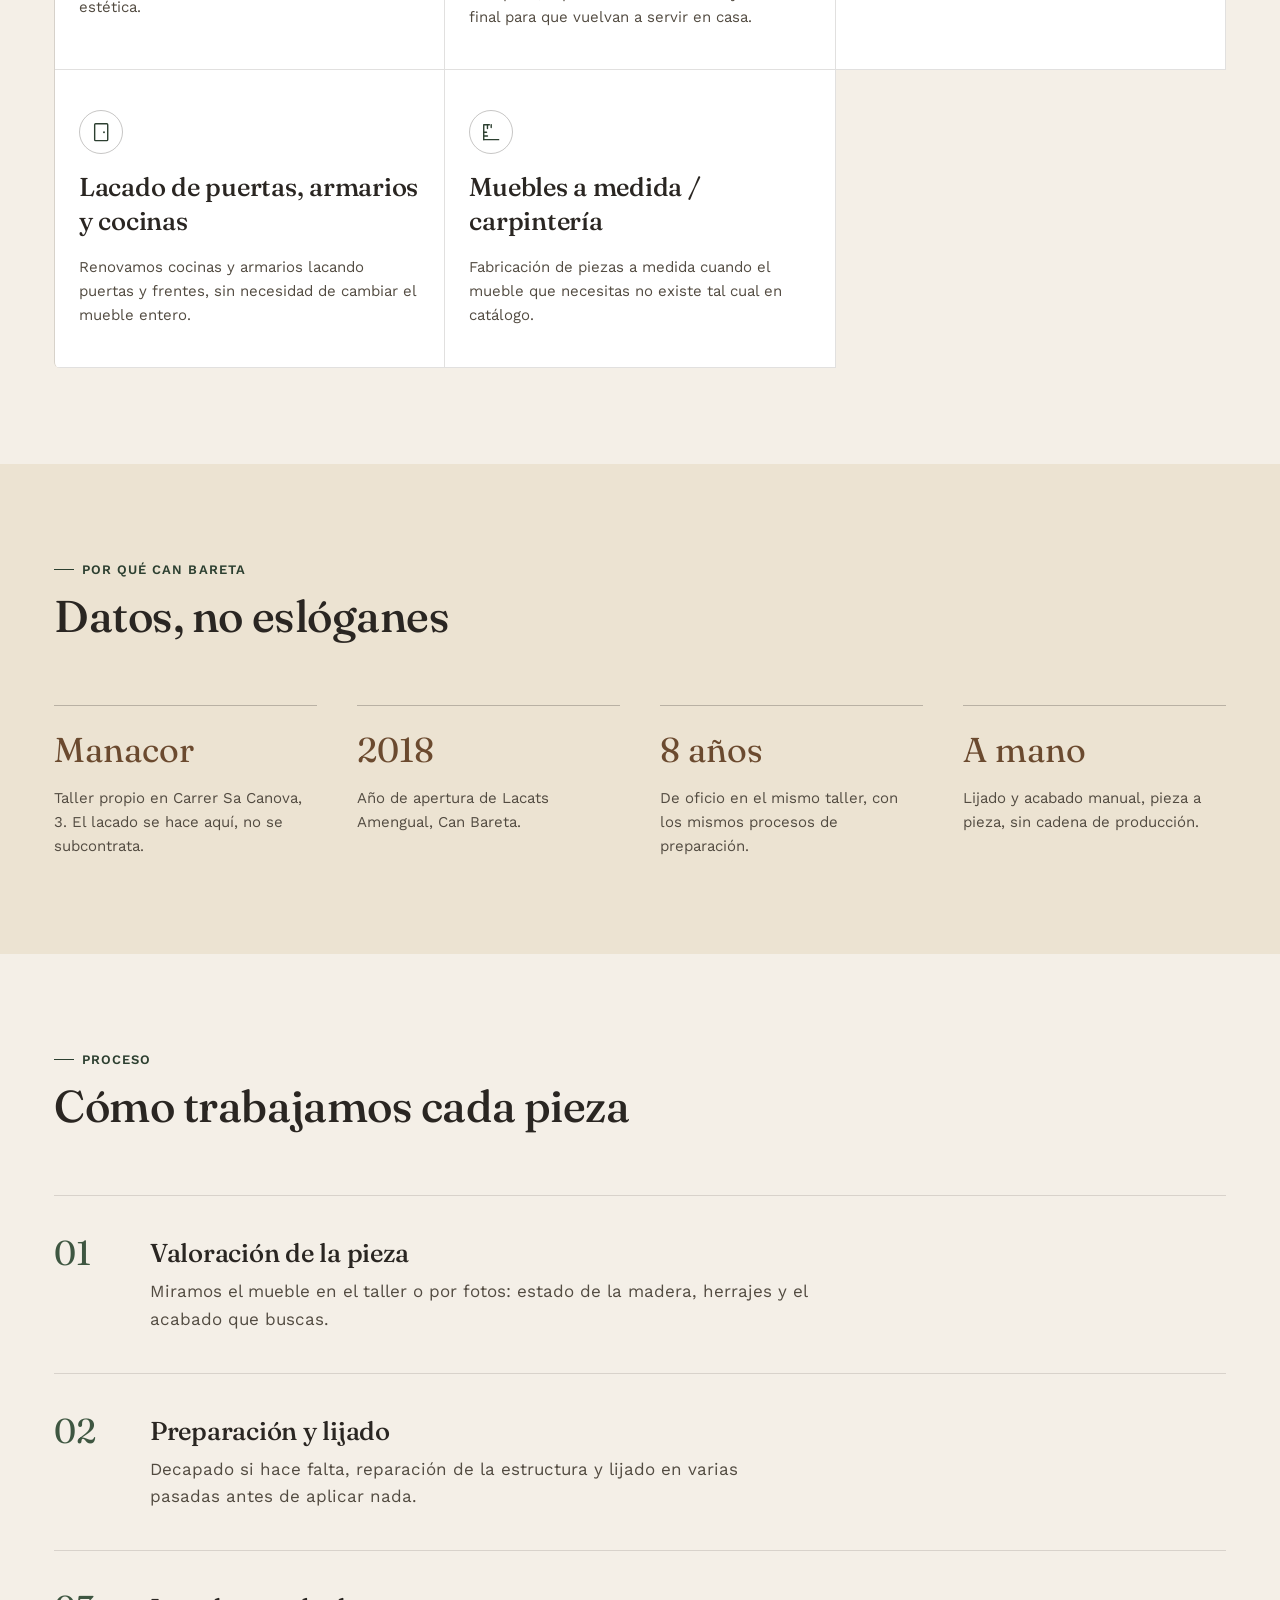
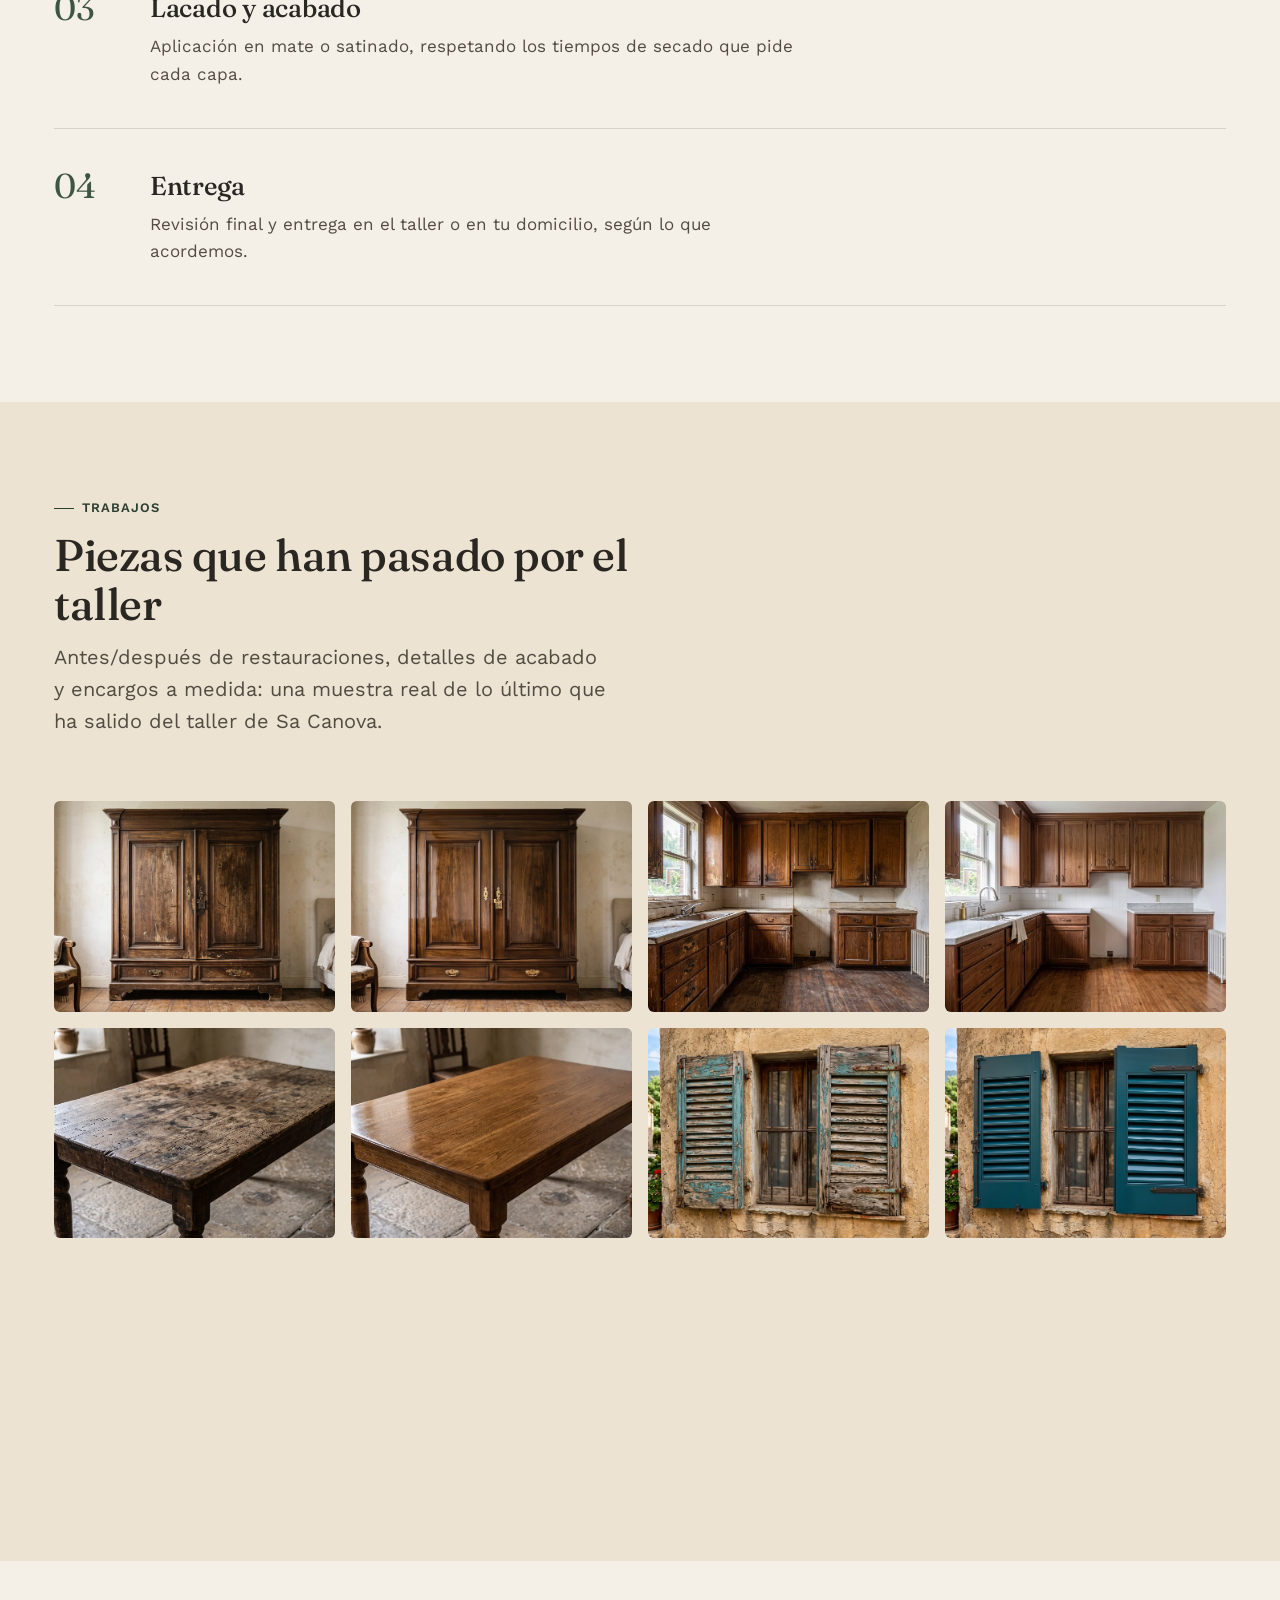
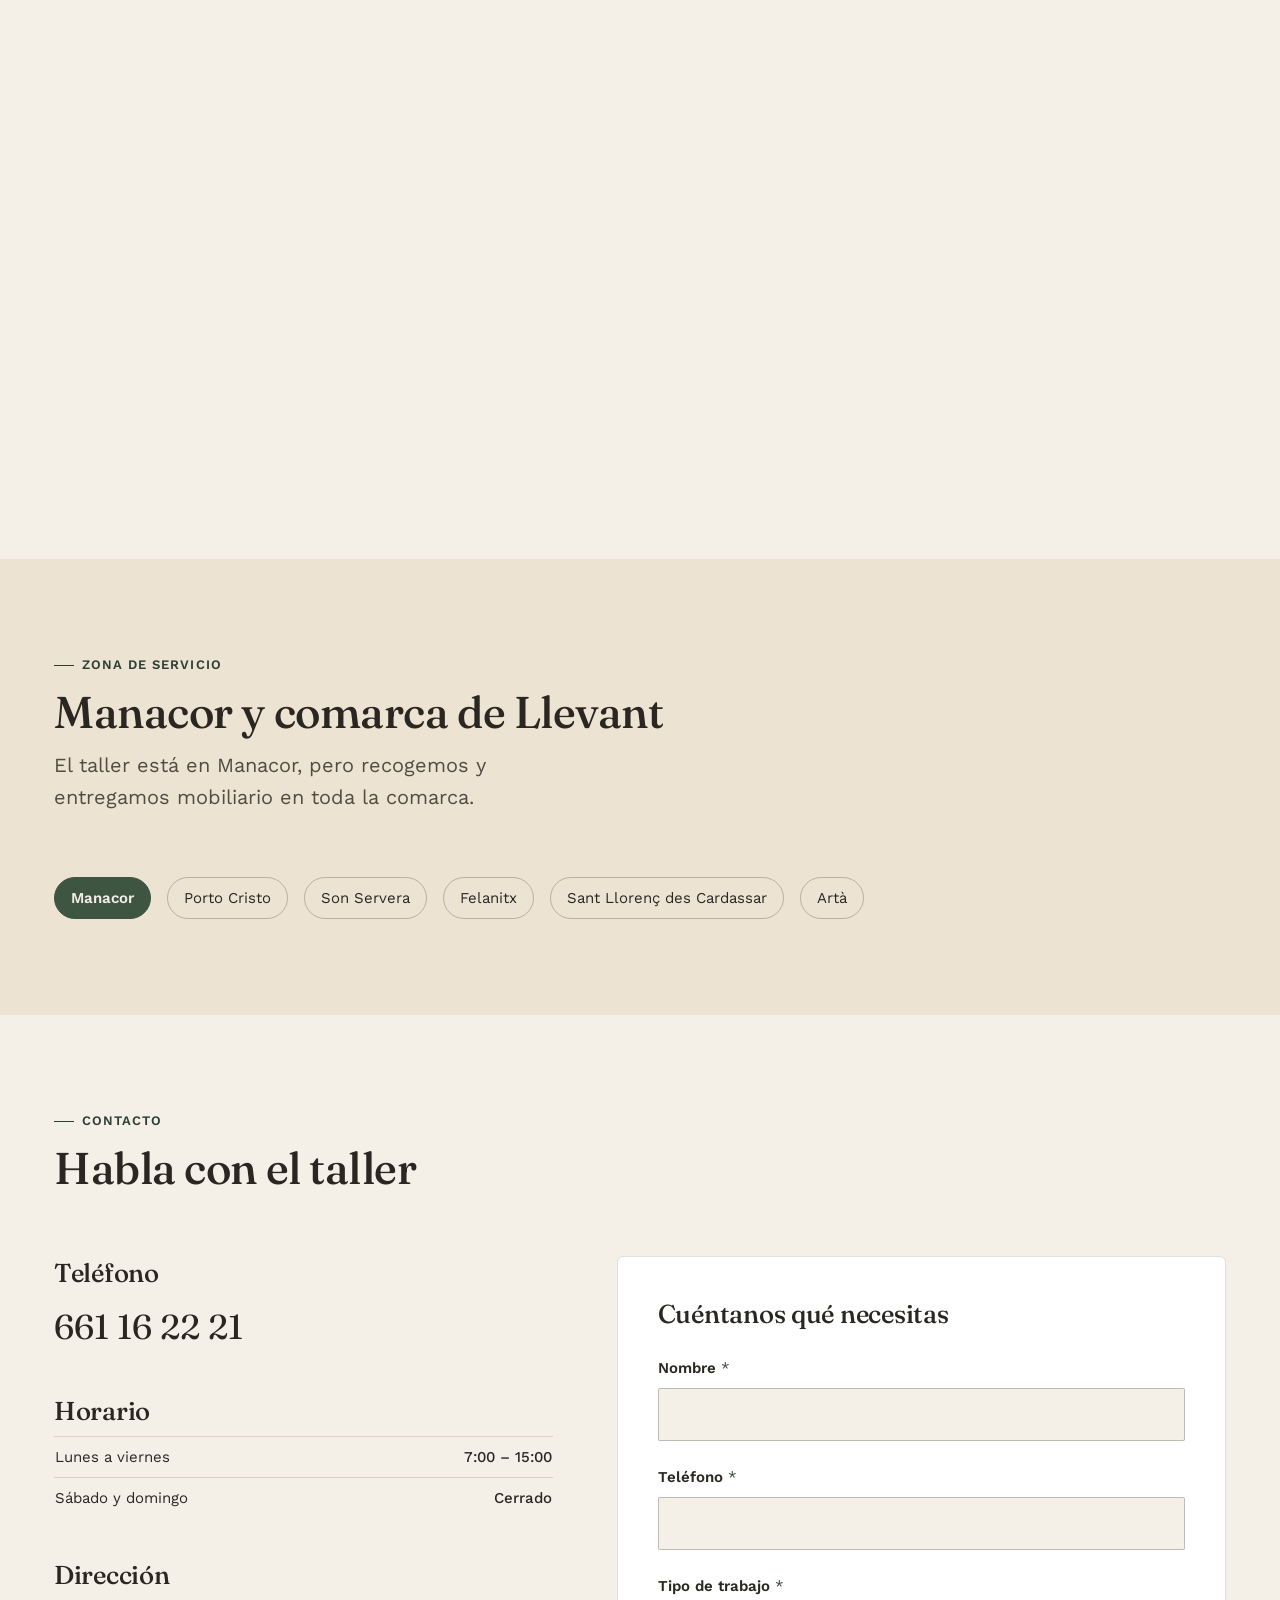
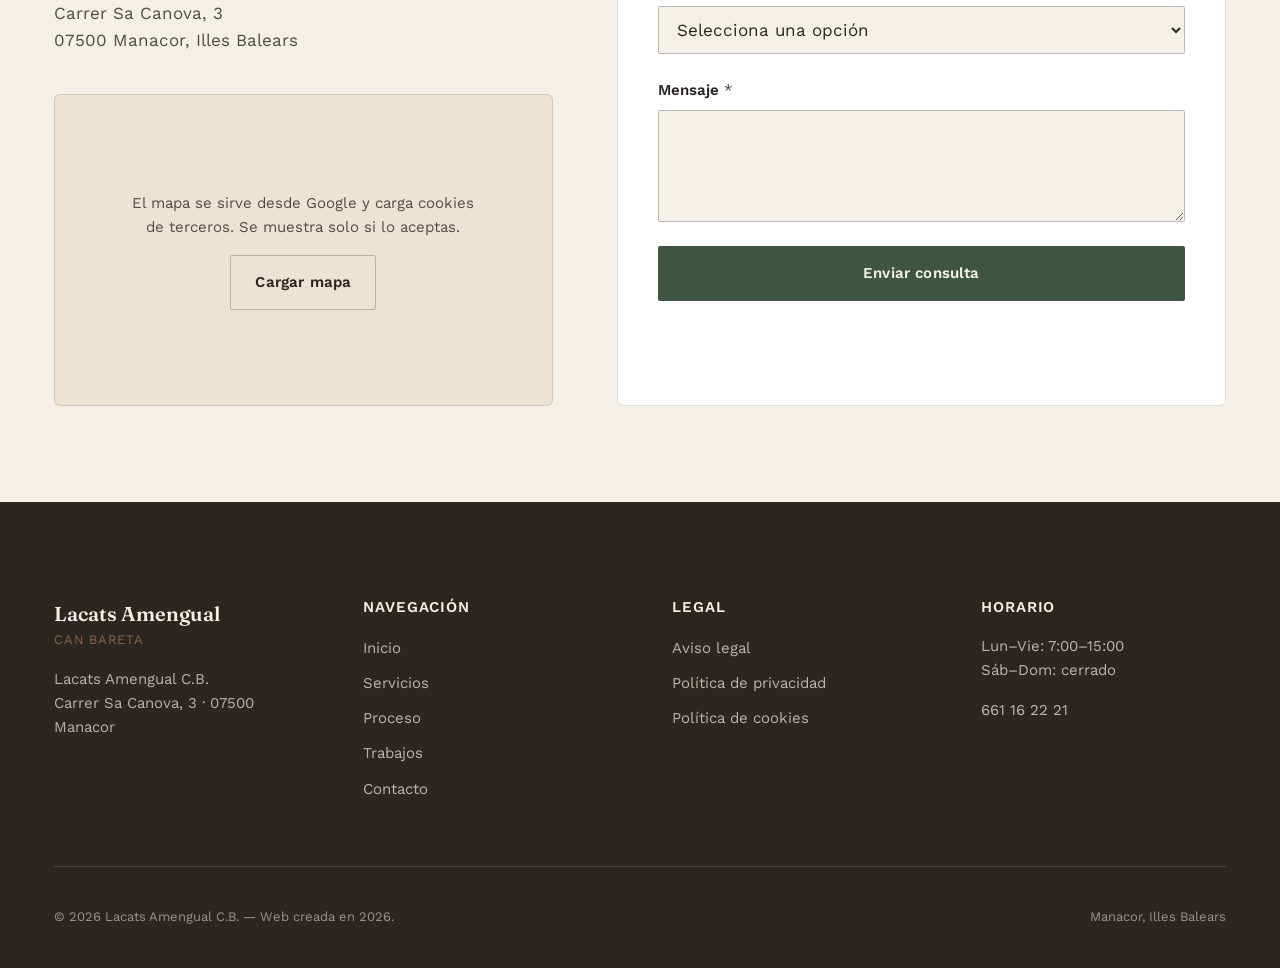
==== commit d912f64a: "Actualizar telefono, horario y quitar el acabado brillo - Telefono nuevo (661 16 22 21) en todas las" ====
--- a/index.html
+++ b/index.html
@@ -4,7 +4,7 @@
 <meta charset="UTF-8">
 <meta name="viewport" content="width=device-width, initial-scale=1">
 <title>Lacado y restauración de muebles en Manacor | Lacats Amengual</title>
-<meta name="description" content="Taller de lacado y restauración de mobiliario en Manacor desde 2018. Lacado mate, satinado y brillo, restauración de muebles antiguos y lacado de cocinas. 4,8/5 en Google.">
+<meta name="description" content="Taller de lacado y restauración de mobiliario en Manacor desde 2018. Lacado mate y satinado, restauración de muebles antiguos y lacado de cocinas. 4,8/5 en Google.">
 <link rel="canonical" href="https://www.lacatsamengual.es/">
 
 <link rel="icon" href="/assets/favicon.svg" type="image/svg+xml">
@@ -38,7 +38,7 @@
   "legalName": "Lacats Amengual C.B.",
   "image": "https://www.lacatsamengual.es/assets/og-image.jpg",
   "url": "https://www.lacatsamengual.es/",
-  "telephone": "+34971553613",
+  "telephone": "+34661162221",
   "address": {
     "@type": "PostalAddress",
     "streetAddress": "Carrer Sa Canova, 3",
@@ -51,8 +51,7 @@
   "priceRange": "€€",
   "foundingDate": "2018",
   "openingHoursSpecification": [
-    { "@type": "OpeningHoursSpecification", "dayOfWeek": ["Monday", "Tuesday", "Wednesday", "Thursday"], "opens": "07:00", "closes": "17:30" },
-    { "@type": "OpeningHoursSpecification", "dayOfWeek": ["Friday"], "opens": "07:00", "closes": "15:00" }
+    { "@type": "OpeningHoursSpecification", "dayOfWeek": ["Monday", "Tuesday", "Wednesday", "Thursday", "Friday"], "opens": "07:00", "closes": "15:00" }
   ],
   "aggregateRating": { "@type": "AggregateRating", "ratingValue": "4.8", "reviewCount": "6" }
 }
@@ -79,9 +78,9 @@
     </nav>
 
     <div class="header-actions">
-      <a class="call-chip" href="tel:+34971553613" aria-label="Llamar al 971 55 36 13">
+      <a class="call-chip" href="tel:+34661162221" aria-label="Llamar al 661 16 22 21">
         <svg viewBox="0 0 24 24" fill="none" stroke="currentColor" stroke-width="1.6" stroke-linecap="round" stroke-linejoin="round" aria-hidden="true"><path d="M22 16.92v3a2 2 0 01-2.18 2 19.79 19.79 0 01-8.63-3.07 19.5 19.5 0 01-6-6 19.79 19.79 0 01-3.07-8.67A2 2 0 014.11 2h3a2 2 0 012 1.72c.13.96.36 1.9.7 2.81a2 2 0 01-.45 2.11L8.09 9.91a16 16 0 006 6l1.27-1.27a2 2 0 012.11-.45c.9.34 1.85.57 2.81.7A2 2 0 0122 16.92z"/></svg>
-        971 55 36 13
+        661 16 22 21
       </a>
       <button class="nav-toggle" type="button" aria-expanded="false" aria-controls="nav-mobile" aria-label="Abrir menú">
         <svg class="icon-open" viewBox="0 0 24 24" fill="none" stroke="currentColor" stroke-width="1.6" stroke-linecap="round" aria-hidden="true"><line x1="3" y1="6" x2="21" y2="6"/><line x1="3" y1="12" x2="21" y2="12"/><line x1="3" y1="18" x2="21" y2="18"/></svg>
@@ -97,7 +96,7 @@
   <a href="#proceso">Proceso</a>
   <a href="#trabajos">Trabajos</a>
   <a href="#contacto">Contacto</a>
-  <a class="btn btn-primary" href="tel:+34971553613">Llamar 971 55 36 13</a>
+  <a class="btn btn-primary" href="tel:+34661162221">Llamar 661 16 22 21</a>
 </nav>
 
 <main id="contenido">
@@ -105,6 +104,8 @@
   <section class="hero" id="inicio">
     <div class="hero-bg" aria-hidden="true">
       <picture>
+        <source media="(max-width: 639px)" srcset="assets/img/hero-fondo-movil.webp" type="image/webp">
+        <source media="(max-width: 639px)" srcset="assets/img/hero-fondo-movil.jpg" type="image/jpeg">
         <source srcset="assets/img/hero-fondo.webp" type="image/webp">
         <img src="assets/img/hero-fondo.jpg" alt="" width="2200" height="1228" fetchpriority="high">
       </picture>
@@ -115,11 +116,11 @@
       <div class="hero-copy">
         <span class="eyebrow">Taller de lacado · Manacor, Mallorca</span>
         <h1 class="hero-title">Cada mueble se laca con el tiempo que necesita, no el que sobra.</h1>
-        <p class="lede">En Can Bareta preparamos, lijamos y lacamos a mano cada pieza que entra al taller de Sa Canova: restauración de mobiliario antiguo, lacado de cocinas y armarios, y trabajos a medida, en mate, satinado o brillo.</p>
+        <p class="lede">En Can Bareta preparamos, lijamos y lacamos a mano cada pieza que entra al taller de Sa Canova: restauración de mobiliario antiguo, lacado de cocinas y armarios, y trabajos a medida, en mate o satinado.</p>
         <div class="hero-actions">
-          <a class="btn btn-primary" href="tel:+34971553613">
+          <a class="btn btn-primary" href="tel:+34661162221">
             <svg viewBox="0 0 24 24" fill="none" stroke="currentColor" stroke-width="1.8" stroke-linecap="round" stroke-linejoin="round" aria-hidden="true"><path d="M22 16.92v3a2 2 0 01-2.18 2 19.79 19.79 0 01-8.63-3.07 19.5 19.5 0 01-6-6 19.79 19.79 0 01-3.07-8.67A2 2 0 014.11 2h3a2 2 0 012 1.72c.13.96.36 1.9.7 2.81a2 2 0 01-.45 2.11L8.09 9.91a16 16 0 006 6l1.27-1.27a2 2 0 012.11-.45c.9.34 1.85.57 2.81.7A2 2 0 0122 16.92z"/></svg>
-            Llamar 971 55 36 13
+            Llamar 661 16 22 21
           </a>
           <a class="btn btn-outline" href="#trabajos">Ver trabajos</a>
         </div>
@@ -153,7 +154,7 @@
             <svg viewBox="0 0 24 24" fill="none" stroke="currentColor" stroke-width="1.5" stroke-linecap="round" stroke-linejoin="round" aria-hidden="true"><rect x="4" y="9" width="9" height="5" rx="1.5"/><line x1="8.5" y1="9" x2="8.5" y2="5"/><line x1="8.5" y1="5" x2="18" y2="5"/><line x1="18" y1="5" x2="18" y2="16"/></svg>
           </span>
           <h3>Lacado de muebles</h3>
-          <p>Lacado en mate, satinado o brillo sobre mobiliario nuevo o ya montado. Elegimos el acabado según el uso real de la pieza, no solo la estética.</p>
+          <p>Lacado en mate o satinado sobre mobiliario nuevo o ya montado. Elegimos el acabado según el uso real de la pieza, no solo la estética.</p>
         </article>
 
         <article class="service-card reveal">
@@ -245,7 +246,7 @@
           <span class="process-num">03</span>
           <div class="process-body">
             <h3>Lacado y acabado</h3>
-            <p>Aplicación en mate, satinado o brillo, respetando los tiempos de secado que pide cada capa.</p>
+            <p>Aplicación en mate o satinado, respetando los tiempos de secado que pide cada capa.</p>
           </div>
         </div>
         <div class="process-item reveal">
@@ -404,15 +405,14 @@
         <div class="contact-info reveal">
           <div class="contact-block">
             <h3>Teléfono</h3>
-            <a class="contact-phone" href="tel:+34971553613">971 55 36 13</a>
+            <a class="contact-phone" href="tel:+34661162221">661 16 22 21</a>
           </div>
 
           <div class="contact-block">
             <h3>Horario</h3>
             <table class="hours-table">
               <tbody>
-                <tr><td>Lunes a jueves</td><td>7:00 – 17:30</td></tr>
-                <tr><td>Viernes</td><td>7:00 – 15:00</td></tr>
+                <tr><td>Lunes a viernes</td><td>7:00 – 15:00</td></tr>
                 <tr><td>Sábado y domingo</td><td>Cerrado</td></tr>
               </tbody>
             </table>
@@ -516,8 +516,8 @@
 
       <div class="footer-col">
         <h4>Horario</h4>
-        <p>Lun–Jue: 7:00–17:30<br>Vie: 7:00–15:00<br>Sáb–Dom: cerrado</p>
-        <p style="margin-top: var(--space-sm)"><a href="tel:+34971553613">971 55 36 13</a></p>
+        <p>Lun–Vie: 7:00–15:00<br>Sáb–Dom: cerrado</p>
+        <p style="margin-top: var(--space-sm)"><a href="tel:+34661162221">661 16 22 21</a></p>
       </div>
     </div>
 
@@ -528,7 +528,7 @@
   </div>
 </footer>
 
-<a class="call-fab" href="tel:+34971553613" aria-label="Llamar a Lacats Amengual, 971 55 36 13">
+<a class="call-fab" href="tel:+34661162221" aria-label="Llamar a Lacats Amengual, 661 16 22 21">
   <svg viewBox="0 0 24 24" fill="none" stroke="currentColor" stroke-width="1.8" stroke-linecap="round" stroke-linejoin="round" aria-hidden="true"><path d="M22 16.92v3a2 2 0 01-2.18 2 19.79 19.79 0 01-8.63-3.07 19.5 19.5 0 01-6-6 19.79 19.79 0 01-3.07-8.67A2 2 0 014.11 2h3a2 2 0 012 1.72c.13.96.36 1.9.7 2.81a2 2 0 01-.45 2.11L8.09 9.91a16 16 0 006 6l1.27-1.27a2 2 0 012.11-.45c.9.34 1.85.57 2.81.7A2 2 0 0122 16.92z"/></svg>
 </a>
 
--- a/styles.css
+++ b/styles.css
@@ -658,11 +658,16 @@
   .call-fab { display: flex; }
 }
 @media (max-width: 639px) {
-  .hero { min-height: 0; padding-top: calc(var(--header-height) + var(--space-xl)); padding-bottom: var(--space-lg); }
-  .hero-bg img { object-position: 42% 50%; }
+  .hero {
+    min-height: 0;
+    padding-top: calc(var(--header-height) + var(--space-xl));
+    padding-bottom: var(--space-lg);
+  }
+  .hero-bg img { object-position: 84% 30%; }
   .hero-scrim {
     background:
-      linear-gradient(180deg, rgba(20,17,14,0.86) 0%, rgba(20,17,14,0.74) 45%, rgba(20,17,14,0.82) 100%);
+      linear-gradient(180deg, rgba(20,17,14,0.74) 0%, rgba(20,17,14,0.62) 28%, rgba(20,17,14,0.68) 58%, rgba(20,17,14,0.88) 100%),
+      linear-gradient(90deg, rgba(20,17,14,0.55) 0%, rgba(20,17,14,0.1) 55%);
   }
   .hero-title { font-size: clamp(2.25rem, 8vw + 1rem, 3rem); }
   .hero-badge-row { justify-content: flex-start; margin-top: var(--space-lg); }
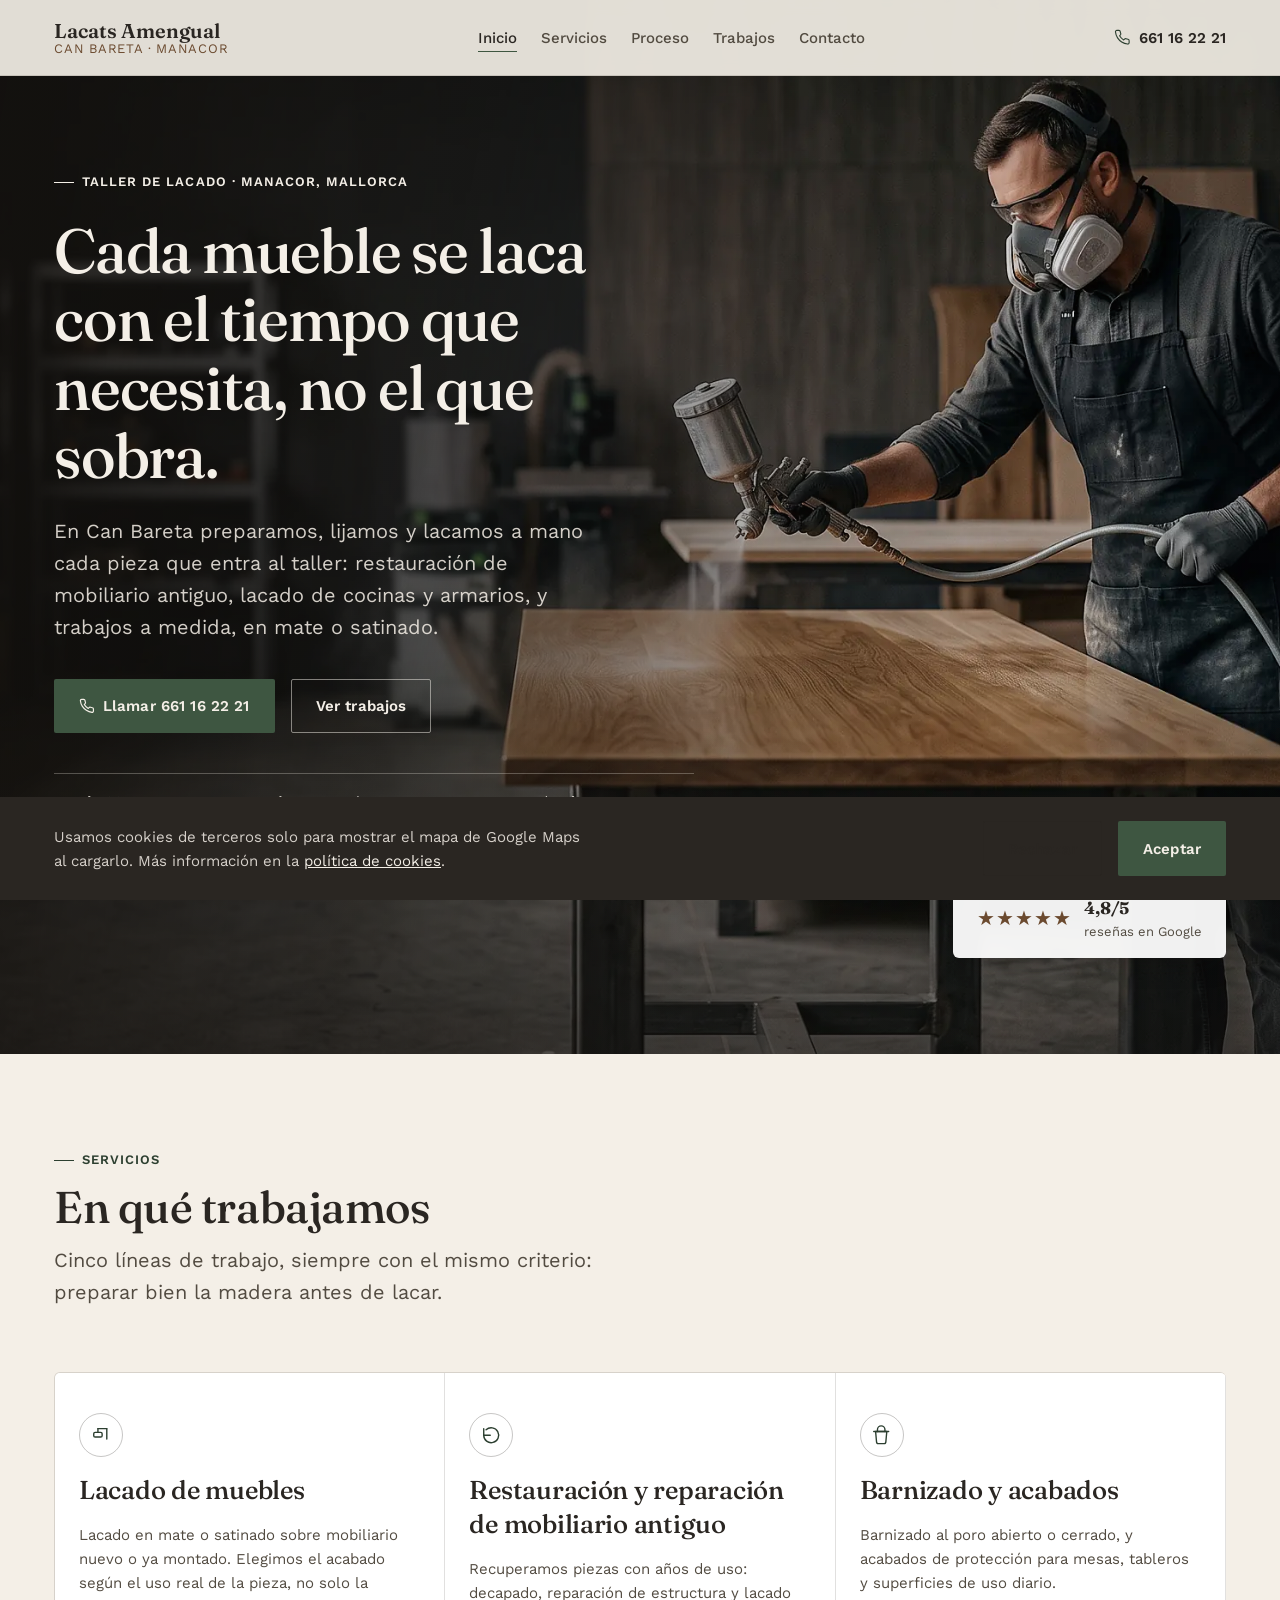
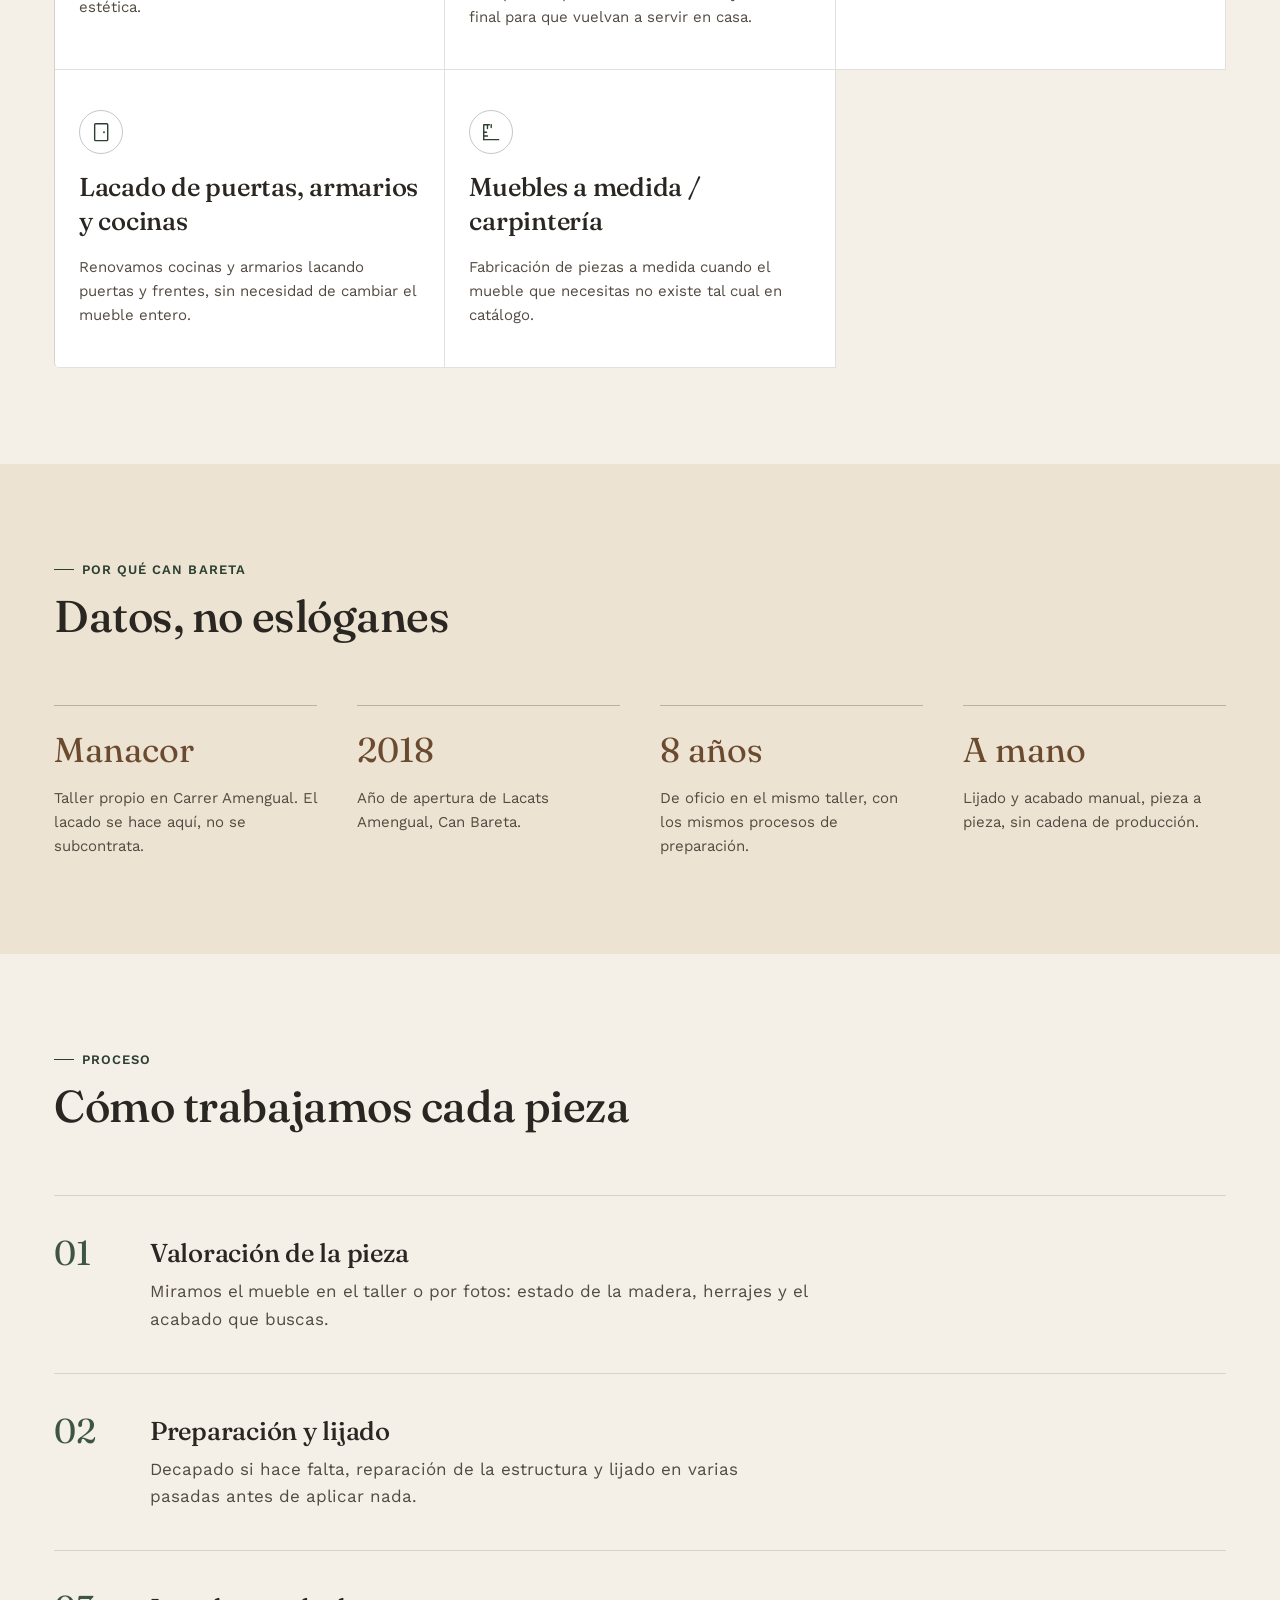
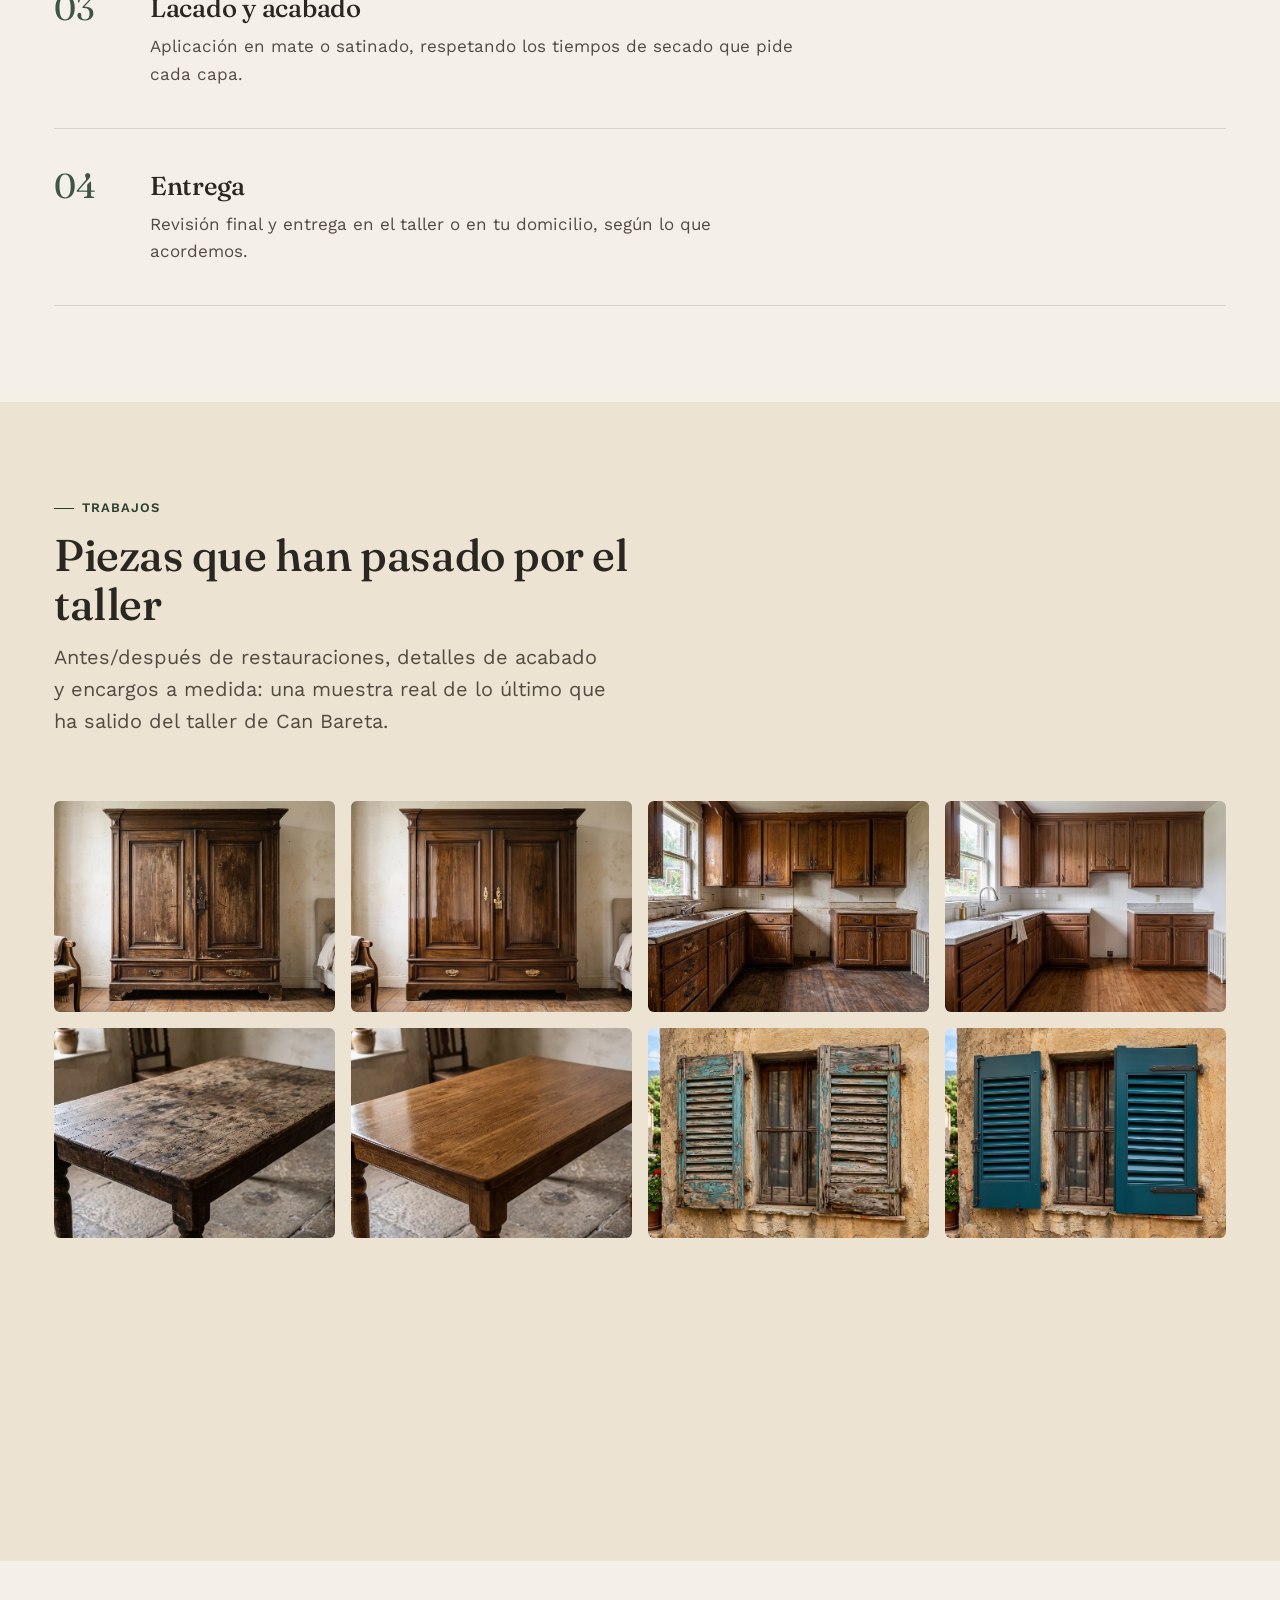
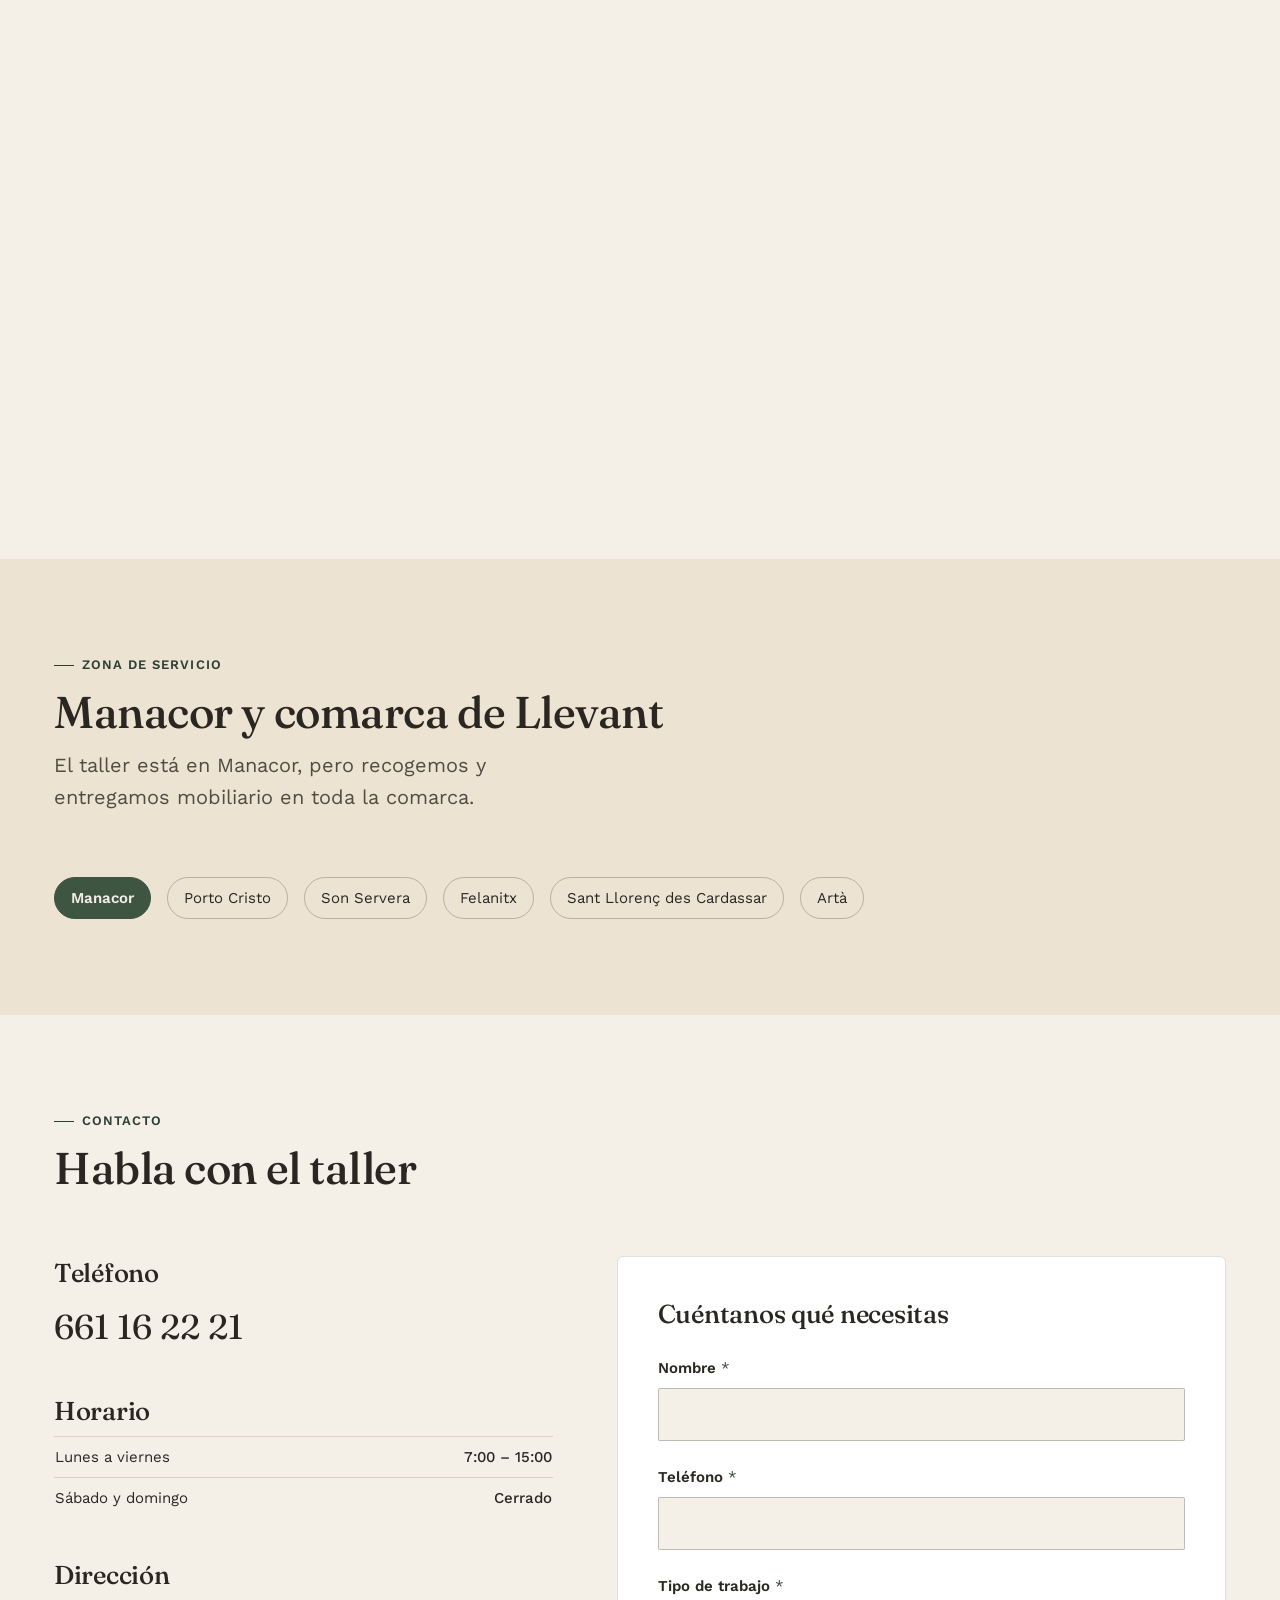
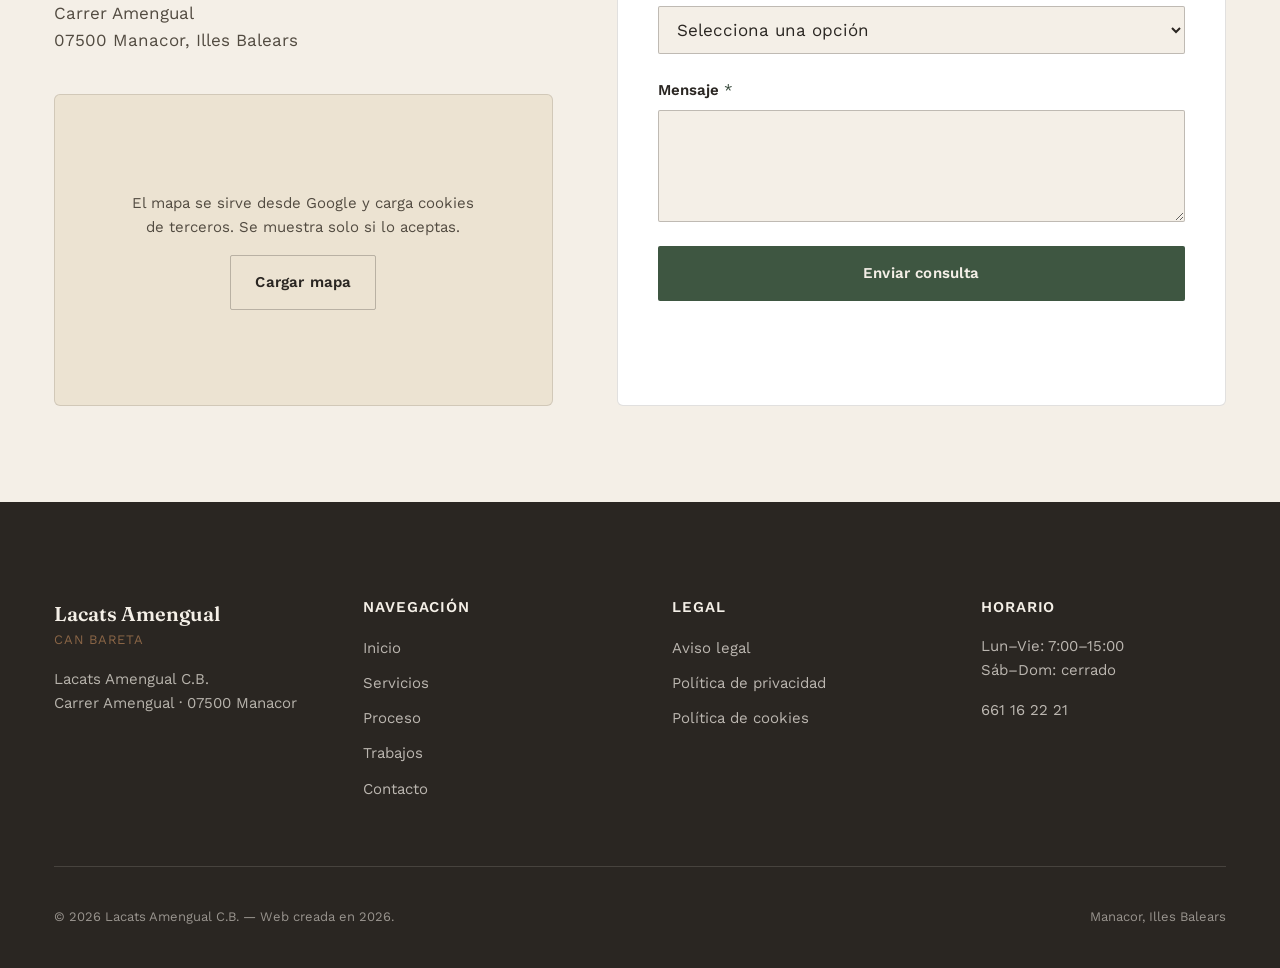
==== commit 79fa4e96: "Corregir la direccion a Carrer Amengual, Manacor La direccion publicada (Carrer Sa Canova, 3) no coi" ====
--- a/index.html
+++ b/index.html
@@ -41,7 +41,7 @@
   "telephone": "+34661162221",
   "address": {
     "@type": "PostalAddress",
-    "streetAddress": "Carrer Sa Canova, 3",
+    "streetAddress": "Carrer Amengual",
     "addressLocality": "Manacor",
     "addressRegion": "Illes Balears",
     "postalCode": "07500",
@@ -116,7 +116,7 @@
       <div class="hero-copy">
         <span class="eyebrow">Taller de lacado · Manacor, Mallorca</span>
         <h1 class="hero-title">Cada mueble se laca con el tiempo que necesita, no el que sobra.</h1>
-        <p class="lede">En Can Bareta preparamos, lijamos y lacamos a mano cada pieza que entra al taller de Sa Canova: restauración de mobiliario antiguo, lacado de cocinas y armarios, y trabajos a medida, en mate o satinado.</p>
+        <p class="lede">En Can Bareta preparamos, lijamos y lacamos a mano cada pieza que entra al taller: restauración de mobiliario antiguo, lacado de cocinas y armarios, y trabajos a medida, en mate o satinado.</p>
         <div class="hero-actions">
           <a class="btn btn-primary" href="tel:+34661162221">
             <svg viewBox="0 0 24 24" fill="none" stroke="currentColor" stroke-width="1.8" stroke-linecap="round" stroke-linejoin="round" aria-hidden="true"><path d="M22 16.92v3a2 2 0 01-2.18 2 19.79 19.79 0 01-8.63-3.07 19.5 19.5 0 01-6-6 19.79 19.79 0 01-3.07-8.67A2 2 0 014.11 2h3a2 2 0 012 1.72c.13.96.36 1.9.7 2.81a2 2 0 01-.45 2.11L8.09 9.91a16 16 0 006 6l1.27-1.27a2 2 0 012.11-.45c.9.34 1.85.57 2.81.7A2 2 0 0122 16.92z"/></svg>
@@ -202,7 +202,7 @@
       <div class="diff-grid">
         <div class="diff-item reveal">
           <span class="diff-figure">Manacor</span>
-          <p>Taller propio en Carrer Sa Canova, 3. El lacado se hace aquí, no se subcontrata.</p>
+          <p>Taller propio en Carrer Amengual. El lacado se hace aquí, no se subcontrata.</p>
         </div>
         <div class="diff-item reveal">
           <span class="diff-figure">2018</span>
@@ -265,7 +265,7 @@
       <div class="section-head reveal">
         <span class="eyebrow">Trabajos</span>
         <h2>Piezas que han pasado por el taller</h2>
-        <p class="lede">Antes/después de restauraciones, detalles de acabado y encargos a medida: una muestra real de lo último que ha salido del taller de Sa Canova.</p>
+        <p class="lede">Antes/después de restauraciones, detalles de acabado y encargos a medida: una muestra real de lo último que ha salido del taller de Can Bareta.</p>
       </div>
 
       <div class="gallery-grid">
@@ -420,13 +420,13 @@
 
           <div class="contact-block">
             <h3>Dirección</h3>
-            <p>Carrer Sa Canova, 3<br>07500 Manacor, Illes Balears</p>
+            <p>Carrer Amengual<br>07500 Manacor, Illes Balears</p>
           </div>
 
           <div class="map-frame">
             <iframe
-              data-src="https://www.google.com/maps?q=Carrer+Sa+Canova+3,+07500+Manacor&output=embed"
-              title="Ubicación de Lacats Amengual, Carrer Sa Canova 3, Manacor"
+              data-src="https://www.google.com/maps?q=Lacats+Amengual+Can+Bareta+Manacor&output=embed"
+              title="Ubicación de Lacats Amengual (Can Bareta), Carrer Amengual, Manacor"
               loading="lazy"
               referrerpolicy="no-referrer-when-downgrade"></iframe>
             <div class="map-consent">
@@ -491,7 +491,7 @@
       <div class="footer-brand">
         <span class="brand-name">Lacats Amengual</span>
         <span class="brand-sub">Can Bareta</span>
-        <p>Lacats Amengual C.B.<br>Carrer Sa Canova, 3 · 07500 Manacor</p>
+        <p>Lacats Amengual C.B.<br>Carrer Amengual · 07500 Manacor</p>
       </div>
 
       <div class="footer-col">
